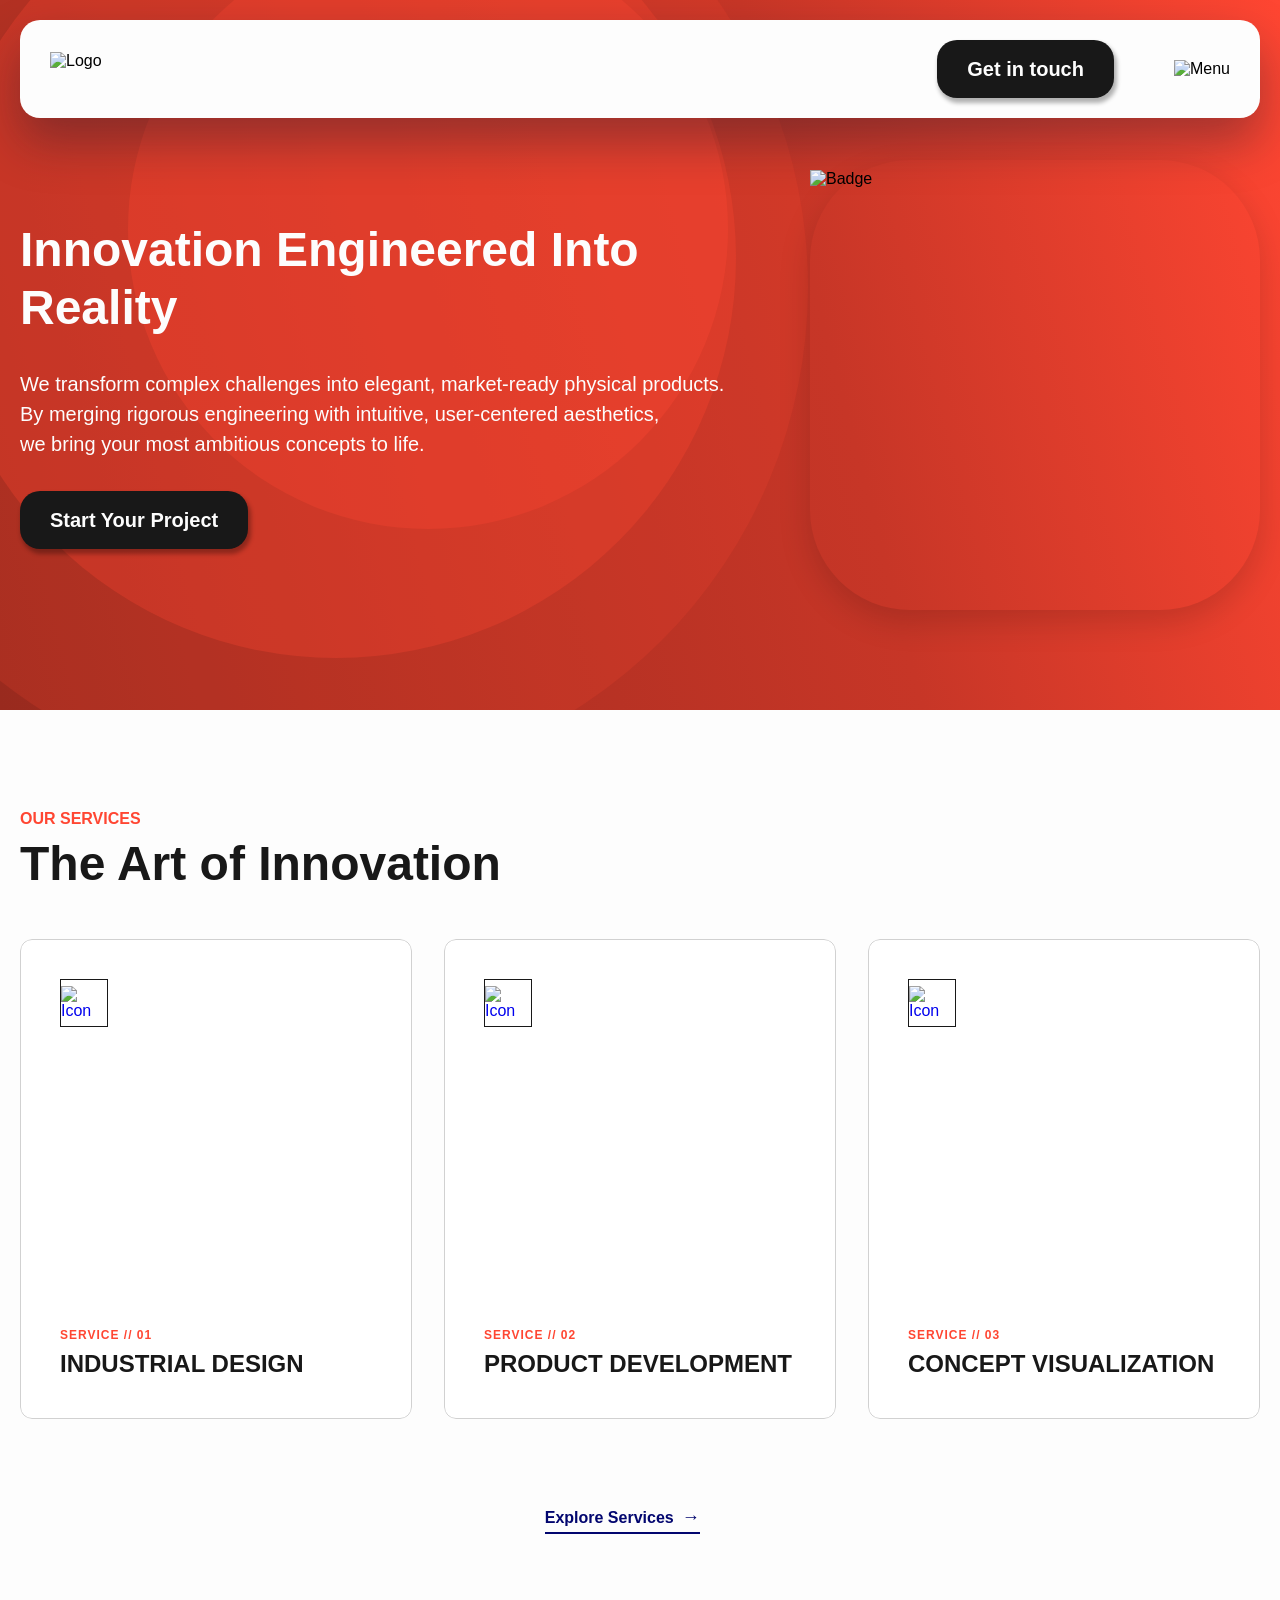
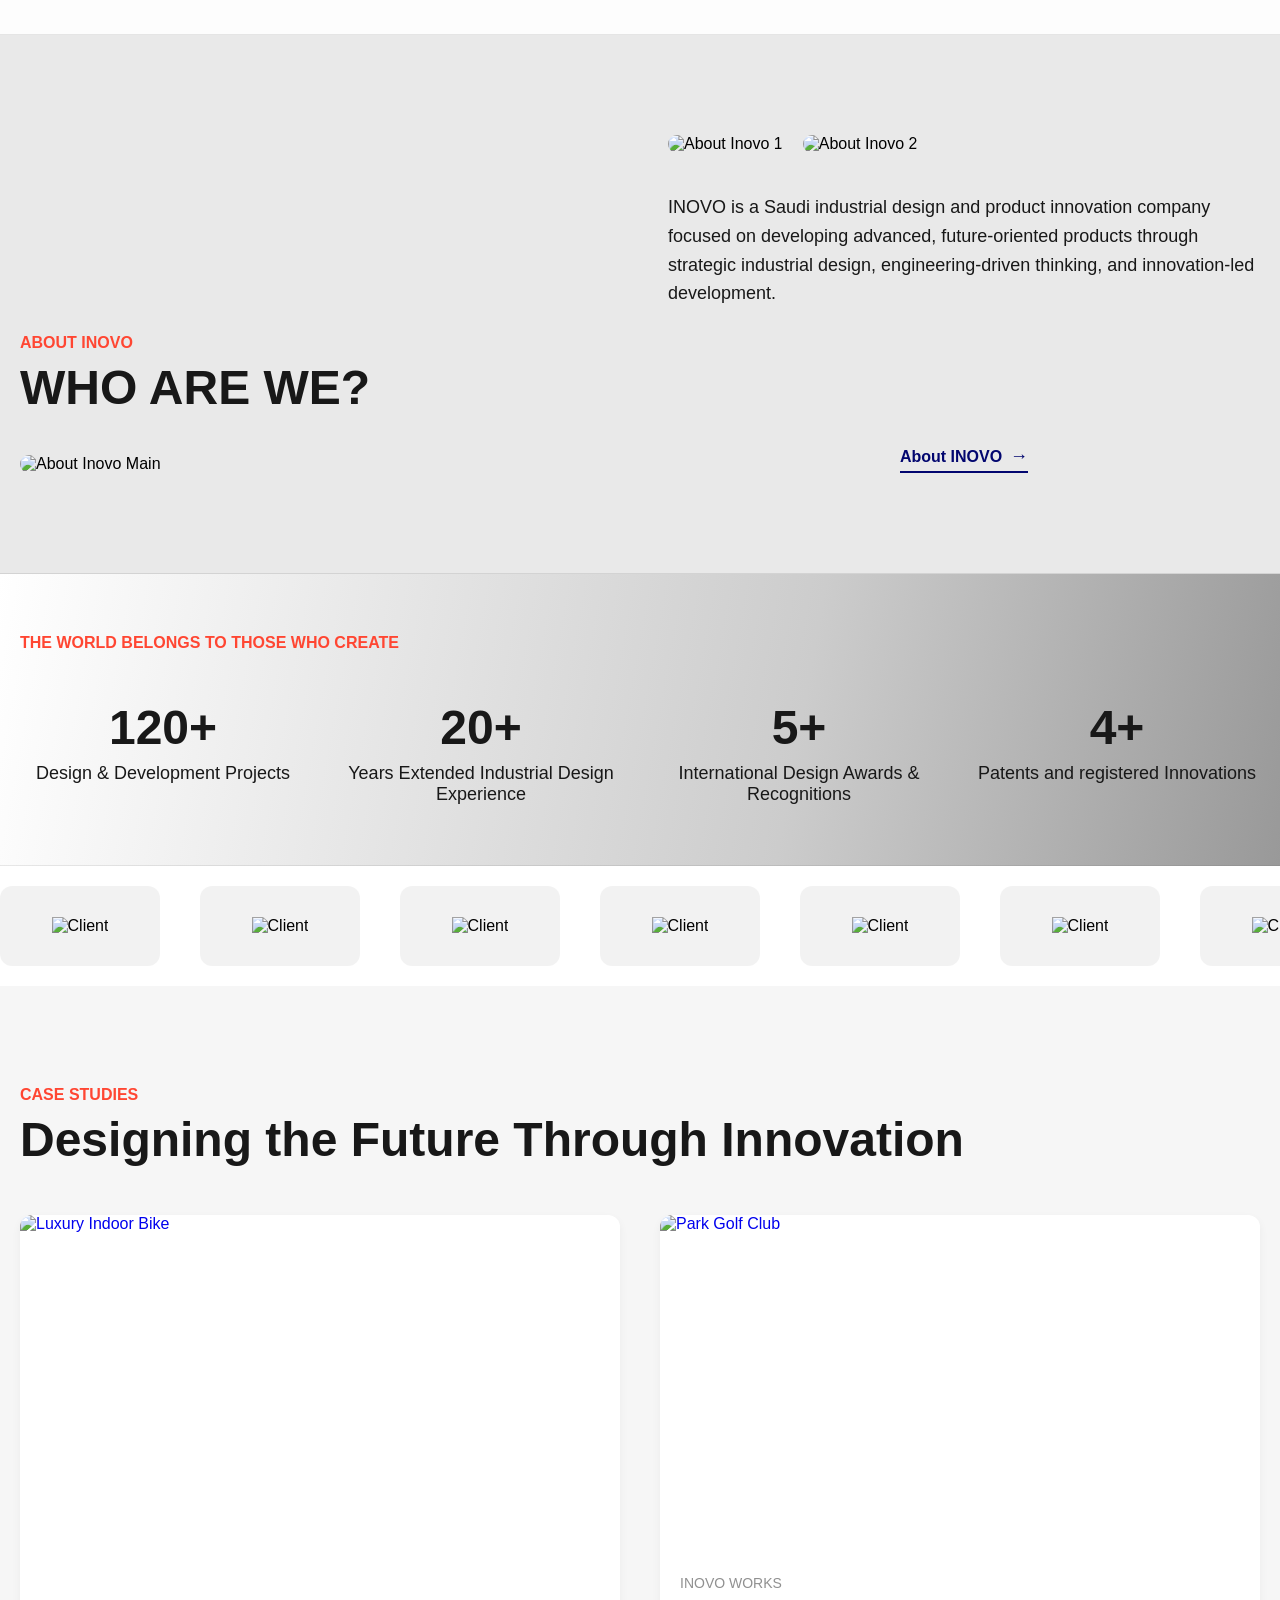
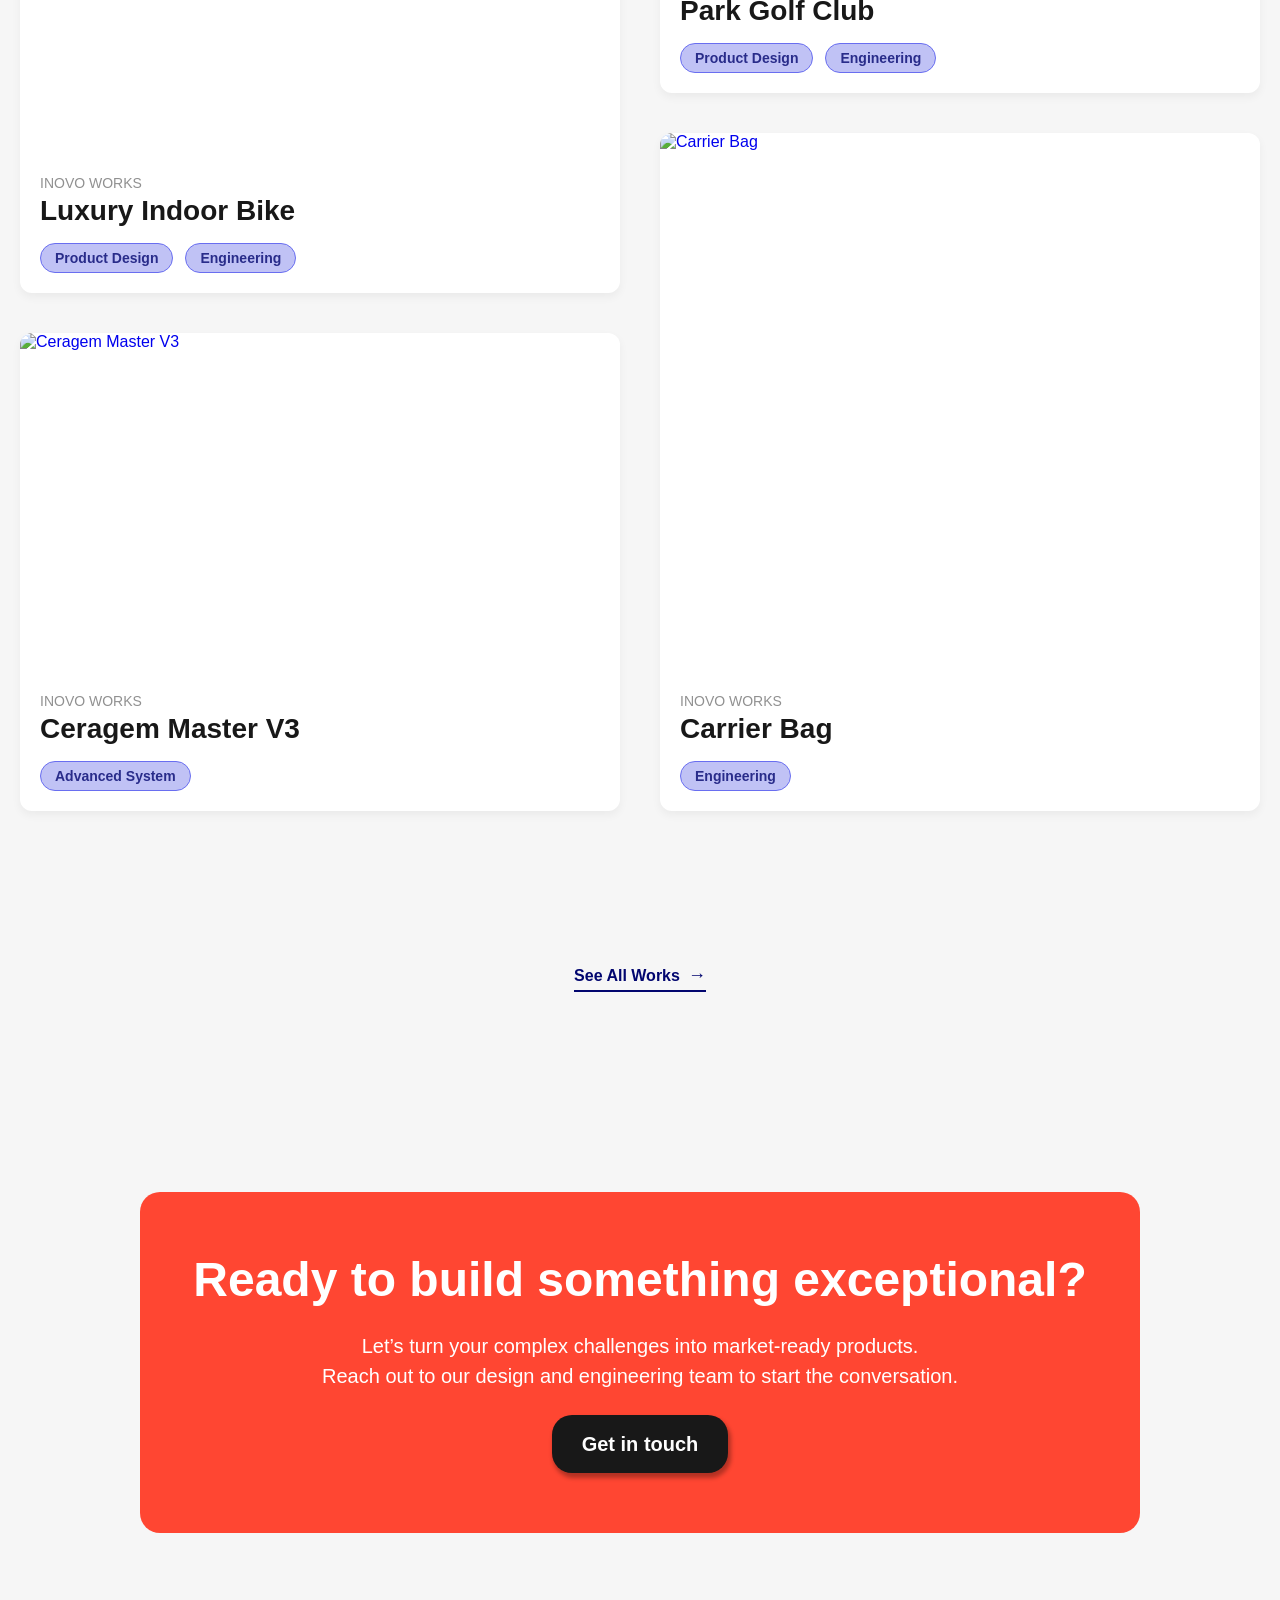
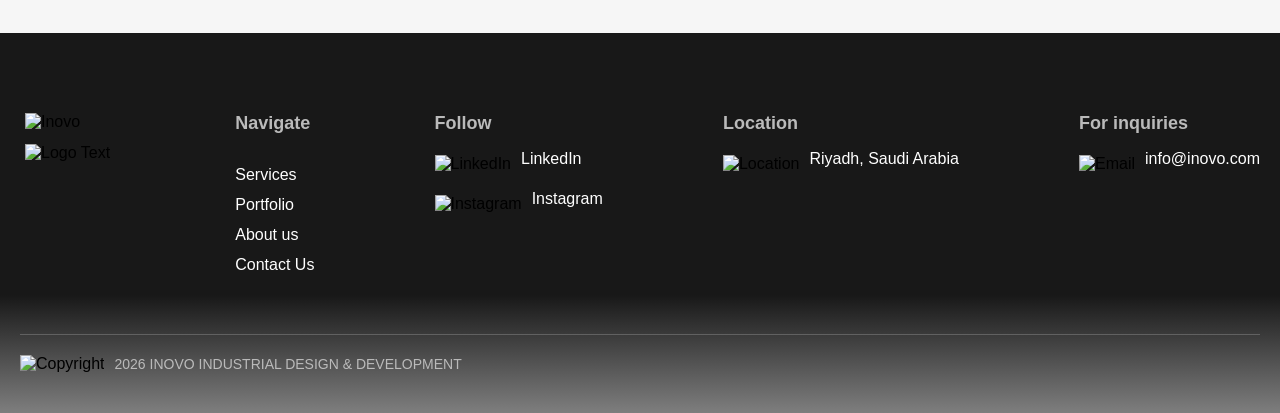
==== index.html @ 81113443 "Add files via upload" ====
<!DOCTYPE html>
<html lang="en">
<head>
  <meta charset="UTF-8" />
  <meta http-equiv="X-UA-Compatible" content="IE=edge" />
  <meta name="viewport" content="width=device-width, initial-scale=1.0" />

  <meta name="description" content="INOVO is a Riyadh-based industrial design and product innovation company. We transform complex challenges into elegant, market-ready physical products through rigorous engineering and user-centered aesthetics.">
  <meta name="keywords" content="Industrial Design Saudi Arabia, Product Development Riyadh, Engineering, Concept Visualization, Advanced Systems, INOVO, Product Innovation, Tech Hardware Design">

  <meta http-equiv="Content-Security-Policy" content="default-src 'self'; script-src 'self' 'unsafe-inline'; style-src 'self' 'unsafe-inline' https://fonts.googleapis.com; font-src 'self' https://fonts.gstatic.com; img-src 'self' data:; connect-src 'self' https://formsubmit.co;">
  <meta http-equiv="X-Content-Type-Options" content="nosniff">

  <meta property="og:type" content="website">
  <meta property="og:title" content="Inovo - Industrial Design & Development">
  <meta property="og:description" content="We transform complex challenges into elegant, market-ready physical products.">
  <meta property="og:image" content="images/hero-section-img0.png"> 
  <meta property="og:url" content="https://www.inovo.sa/">

  <link rel="stylesheet" href="./global.css" />
  <link rel="stylesheet" href="./style.css" />
  
  <style>
   a, button, input, select, textarea, h1, h2, h3, h4, h5, p, * {
       box-sizing: border-box;
       margin: 0;
       padding: 0;
       border: none;
       text-decoration: none;
       background: none;
       -webkit-font-smoothing: antialiased;
   }
   menu, ol, ul {
       list-style-type: none;
       margin: 0;
       padding: 0;
   }
   </style>
  <title>Inovo - Home</title>
  <link rel="shortcut icon" href="images/Picture1.svg" type="image/x-icon">
</head>
<body>
  <div class="index-page">
    
    <div class="nav-menu" id="dropdownMenu">
      <div class="nav-bar">
        <div class="frame-177">
          <div class="logo">
            <img class="group" src="images/group2.svg" alt="Logo" />
          </div>
        </div>
        <div class="frame-72">
          <a href="contact.html" class="button2">
            <div class="get-in-touch2">Get in touch</div>
          </a>
          <img class="frame-19" src="images/frame-190.svg" alt="" />
          <div class="frame-179">
            <div class="icons" id="closeMenuBtn" style="cursor: pointer;">
              <img class="close-24-dp-e-3-e-3-e-3-fill-0-wght-400-grad-0-opsz-24-1" src="images/close-24-dp-e-3-e-3-e-3-fill-0-wght-400-grad-0-opsz-24-10.svg" alt="Close" />
            </div>
          </div>
        </div>
      </div>
      <div class="frame-40">
        <div class="frame-21">
          <div class="icons">
            <img class="search-24-dp-e-3-e-3-e-3-fill-0-wght-400-grad-0-opsz-24-1" src="images/search-24-dp-e-3-e-3-e-3-fill-0-wght-400-grad-0-opsz-24-10.svg" alt="Search" />
          </div>
          <input type="text" class="search-input" placeholder="Search..." />
        </div>
        <div class="frame-73">
          <a href="index.html" class="menu-link">Home</a>
          <a href="services.html" class="menu-link">Services</a>
          <a href="portfolio.html" class="menu-link">Portfolio</a>
          <a href="about.html" class="menu-link">About Us</a>
          <a href="contact.html" class="menu-link">Contact Us</a>
        </div>
      </div>
    </div>

    <div class="fixed-nav-wrapper">
      <div class="nav-bar">
        <div class="frame-178">
          <div class="logo">
            <img class="group" src="images/group2.svg" alt="Logo" />
          </div>
        </div>
        <div class="frame-72">
          <a href="contact.html" class="button2">
            <div class="get-in-touch2">Get in touch</div>
          </a>
          <img class="frame-19" src="images/frame-190.svg" alt="" />
          <img class="icons" src="images/icons3.svg" id="openMenuBtn" style="cursor: pointer;" alt="Menu"/>
        </div>
      </div>
    </div>

    <header class="index-hero">
      <div class="hero-bg-shapes">
        <div class="ellipse-1"></div>
        <div class="ellipse-2"></div>
        <div class="ellipse-3"></div>
      </div>
      <div class="hero-container">
        <div class="hero-text-col hero-animate">
          <h1 class="hero-title">Innovation Engineered Into Reality</h1>
          <p class="hero-subtitle">
            We transform complex challenges into elegant, market-ready physical products.<br />
            By merging rigorous engineering with intuitive, user-centered aesthetics,<br />
            we bring your most ambitious concepts to life.
          </p>
          <a href="contact.html" class="button2 hero-animate hero-delay-1">
            <div class="get-in-touch2">Start Your Project</div>
          </a>
        </div>
        <div class="hero-img-col hero-animate hero-delay-2">
          <div class="hero-image-badge" style="background: url(images/hero-section-img0.png) center / cover no-repeat;">
            <img class="badge-icon" src="images/frame-19840784560.svg" alt="Badge" />
          </div>
        </div>
      </div>
    </header>

    <section class="services-section fade-in-up">
      <div class="section-container">
        <div class="section-header">
          <span class="section-kicker">OUR SERVICES</span>
          <h2 class="section-title">The Art of Innovation</h2>
        </div>
        
        <div class="services-grid fade-in-up delay-100">
          <a href="services.html" class="service-card">
            <img class="card-bg-img" src="images/industrial-design0.png" alt="Industrial Design" />
            <div class="card-wash"></div>
            
            <div class="card-initial">
              <div class="icon-box"><img src="images/container0.svg" alt="Icon" /></div>
              <div class="title-group">
                <span class="service-num">SERVICE // 01</span>
                <h3 class="card-title">INDUSTRIAL DESIGN</h3>
              </div>
            </div>

            <div class="card-hover">
              <div class="hover-header">
                <span class="tech-spec">TECH SPEC // ID-01</span>
                <img class="hover-icon" src="images/container9.svg" alt="Icon" />
              </div>
              <h3 class="card-title text-white">INDUSTRIAL DESIGN</h3>
              <p class="card-desc">Advanced industrial styling and ergonomic systems focused on market viability and user-product synergy.</p>
              <div class="includes-block">
                <span class="includes-label">INCLUDES:</span>
                <ul class="includes-list">
                  <li><div class="red-dot"></div><span>ERGONOMIC ANALYSIS</span></li>
                  <li><div class="red-dot"></div><span>AESTHETIC STYLING</span></li>
                  <li><div class="red-dot"></div><span>MATERIALS SELECTION</span></li>
                </ul>
              </div>
            </div>
          </a>

          <a href="services.html" class="service-card delay-100">
            <img class="card-bg-img" src="images/product-development0.png" alt="Product Development" />
            <div class="card-wash"></div>
            
            <div class="card-initial">
              <div class="icon-box"><img src="images/container16.svg" alt="Icon" /></div>
              <div class="title-group">
                <span class="service-num">SERVICE // 02</span>
                <h3 class="card-title">PRODUCT DEVELOPMENT</h3>
              </div>
            </div>

            <div class="card-hover">
              <div class="hover-header">
                <span class="tech-spec">TECH SPEC // PD-02</span>
                <img class="hover-icon" src="images/container16.svg" alt="Icon" />
              </div>
              <h3 class="card-title text-white">PRODUCT DEVELOPMENT</h3>
              <p class="card-desc">Comprehensive engineering cycles bridging the gap from technical specification to manufacturing-ready units.</p>
              <div class="includes-block">
                <span class="includes-label">INCLUDES:</span>
                <ul class="includes-list">
                  <li><div class="red-dot"></div><span>FULL-SCALE ENGINEERING</span></li>
                  <li><div class="red-dot"></div><span>DFM / DFA ANALYSIS</span></li>
                  <li><div class="red-dot"></div><span>BILL OF MATERIALS (BOM)</span></li>
                </ul>
              </div>
            </div>
          </a>

          <a href="services.html" class="service-card delay-200">
            <img class="card-bg-img" src="images/concept-visualization0.png" alt="Concept Visualization" />
            <div class="card-wash"></div>
            
            <div class="card-initial">
              <div class="icon-box"><img src="images/container15.svg" alt="Icon" /></div>
              <div class="title-group">
                <span class="service-num">SERVICE // 03</span>
                <h3 class="card-title">CONCEPT VISUALIZATION</h3>
              </div>
            </div>

            <div class="card-hover">
              <div class="hover-header">
                <span class="tech-spec">TECH SPEC // CV-03</span>
                <img class="hover-icon" src="images/container15.svg" alt="Icon" />
              </div>
              <h3 class="card-title text-white">CONCEPT VISUALIZATION</h3>
              <p class="card-desc">High-fidelity 3D modeling and photorealistic rendering for stakeholder alignment and market validation.</p>
              <div class="includes-block">
                <span class="includes-label">INCLUDES:</span>
                <ul class="includes-list">
                  <li><div class="red-dot"></div><span>PHOTOREALISTIC RENDERING</span></li>
                  <li><div class="red-dot"></div><span>3D ANIMATION</span></li>
                  <li><div class="red-dot"></div><span>VR PROTOTYPING</span></li>
                </ul>
              </div>
            </div>
          </a>
        </div>
        
          <div class="btn-center fade-in-up delay-300" style="margin-top: 40px;">
          <a href="services.html" class="text-link explore-services-link">Explore Services</a>
          </a>
          </div>

      </div>
    </section>

    <section class="about-section fade-in-up">
      <div class="section-container about-container">
        <div class="about-left">
          <div class="section-header">
            <span class="section-kicker">ABOUT INOVO</span>
            <h2 class="section-title">WHO ARE WE?</h2>
          </div>
          <img class="about-img-main img-fluid" src="images/_11.png" alt="About Inovo Main" />
        </div>
        <div class="about-right">
          <div class="about-images-row">
            <img class="about-img-sub img-fluid" src="images/_10.png" alt="About Inovo 1" />
            <img class="about-img-sub img-fluid" src="images/apple-10.png" alt="About Inovo 2" />
          </div>
          <p class="about-desc">
            INOVO is a Saudi industrial design and product innovation company focused on developing advanced, future-oriented products through strategic industrial design, engineering-driven thinking, and innovation-led development.
          </p>
          <div class="btn-center fade-in-up delay-300" style="margin-top: 40px;">
          <a href="about.html" class="text-link explore-services-link">About INOVO</a>
          </a>
        </div>
      </div>
    </section>

    <section class="stats-section fade-in-up">
      <div class="section-container stats-container">
        <span class="section-kicker">The World Belongs to Those Who Create</span>
        <div class="stats-grid">
          <div class="stat-box fade-in-up delay-100">
            <span class="stat-num">120+</span>
            <span class="stat-text">Design &amp; Development Projects</span>
          </div>
          <div class="stat-box fade-in-up delay-200">
            <span class="stat-num">20+</span>
            <span class="stat-text">Years Extended Industrial Design Experience</span>
          </div>
          <div class="stat-box fade-in-up delay-300">
            <span class="stat-num">5+</span>
            <span class="stat-text">International Design Awards &amp; Recognitions</span>
          </div>
          <div class="stat-box fade-in-up delay-400">
            <span class="stat-num">4+</span>
            <span class="stat-text">Patents and registered Innovations</span>
          </div>
        </div>
      </div>
    </section>

    <div class="marquee-section fade-in-up">
      <div class="marquee-inner">
        <div class="client-box"><img src="images/_3446-f-114625-c-1-10.png" alt="Client" /></div>
        <div class="client-box"><img src="images/_064-d-39-f-85691-f-10.png" alt="Client" /></div>
        <div class="client-box"><img src="images/a-9284-d-75-fa-3-bf-10.png" alt="Client" /></div>
        <div class="client-box"><img src="images/a-689-e-637-e-1888-10.png" alt="Client" /></div>
        <div class="client-box"><img src="images/_93-e-0-d-26-b-7-dece-10.png" alt="Client" /></div>
        <div class="client-box"><img src="images/_0-a-145-d-051677-c-10.png" alt="Client" /></div>
        <div class="client-box"><img src="images/b-7177030-ce-9-e-3-10.png" alt="Client" /></div>
        <div class="client-box"><img src="images/a-2-e-5449-e-9322-f-10.png" alt="Client" /></div>
        <div class="client-box"><img src="images/_3446-f-114625-c-1-10.png" alt="Client" /></div>
        <div class="client-box"><img src="images/_064-d-39-f-85691-f-10.png" alt="Client" /></div>
        <div class="client-box"><img src="images/a-9284-d-75-fa-3-bf-10.png" alt="Client" /></div>
        <div class="client-box"><img src="images/a-689-e-637-e-1888-10.png" alt="Client" /></div>
        <div class="client-box"><img src="images/_93-e-0-d-26-b-7-dece-10.png" alt="Client" /></div>
        <div class="client-box"><img src="images/_0-a-145-d-051677-c-10.png" alt="Client" /></div>
        <div class="client-box"><img src="images/b-7177030-ce-9-e-3-10.png" alt="Client" /></div>
        <div class="client-box"><img src="images/a-2-e-5449-e-9322-f-10.png" alt="Client" /></div>
      </div>
    </div>

    <section class="portfolio-section fade-in-up">
      <div class="section-container">
        <div class="section-header">
          <span class="section-kicker">CASE STUDIES</span>
          <h2 class="section-title">Designing the Future Through Innovation</h2>
        </div>
        
        <div class="portfolio-grid fade-in-up delay-100">
          
          <div class="portfolio-col">
            <a href="project-details-bike.html" class="portfolio-card large-card">
              <div class="card-image-wrapper">
                <img class="card-img" src="images/screenshot-2026-05-19-053230-10.png" alt="Luxury Indoor Bike" />
              </div>
              <div class="card-content">
                <div class="card-header">
                  <span class="inovo-works">INOVO Works</span>
                  <h3 class="portfolio-title">Luxury Indoor Bike</h3>
                </div>
                <div class="card-tags">
                  <span class="tag">Product Design</span>
                  <span class="tag">Engineering</span>
                </div>
              </div>
            </a>
            <a href="project-details-ceragem.html" class="portfolio-card small-card">
              <div class="card-image-wrapper">
                <img class="card-img" src="images/screenshot-2026-05-19-054506-10.png" alt="Ceragem Master V3" />
              </div>
              <div class="card-content">
                <div class="card-header">
                  <span class="inovo-works">INOVO Works</span>
                  <h3 class="portfolio-title">Ceragem Master V3</h3>
                </div>
                <div class="card-tags">
                  <span class="tag">Advanced System</span>
                </div>
              </div>
            </a>
          </div>

          <div class="portfolio-col">
            <a href="project-details-gulf.html" class="portfolio-card small-card">
              <div class="card-image-wrapper">
                <img class="card-img" src="images/screenshot-2026-05-19-054841-10.png" alt="Park Golf Club" />
              </div>
              <div class="card-content">
                <div class="card-header">
                  <span class="inovo-works">INOVO Works</span>
                  <h3 class="portfolio-title">Park Golf Club</h3>
                </div>
                <div class="card-tags">
                  <span class="tag">Product Design</span>
                  <span class="tag">Engineering</span>
                </div>
              </div>
            </a>
            <a href="project-details-bag.html" class="portfolio-card large-card">
              <div class="card-image-wrapper">
                <img class="card-img" src="images/screenshot-2026-05-19-054426-10.png" alt="Carrier Bag" />
              </div>
              <div class="card-content">
                <div class="card-header">
                  <span class="inovo-works">INOVO Works</span>
                  <h3 class="portfolio-title">Carrier Bag</h3>
                </div>
                <div class="card-tags">
                  <span class="tag">Engineering</span>
                </div>
              </div>
            </a>
          </div>

        </div>
        
          <div class="btn-center fade-in-up delay-300" style="margin-top: 40px;">
          <a href="portfolio.html" class="text-link explore-services-link">See All Works</a>
          </a>
      </div>
    </section>

    <section class="get-in-touch-section fade-in-up delay-100" style="background: url(images/get-in-touch-section0.png) center; background-size: cover; background-repeat: no-repeat;">
      <div class="frame-293">
        <h2 class="cta-title">Ready to build something exceptional?</h2>
        <p class="cta-subtitle">
          Let’s turn your complex challenges into market-ready products.<br />
          Reach out to our design and engineering team to start the conversation.
        </p>
        <a href="contact.html" class="button2" style="background: #181818;">
          <div class="get-in-touch2">Get in touch</div>
        </a>
      </div>
    </section>

    <footer class="footer fade-in-up">
      <div class="footer-container">
        <div class="frame-89">
          <div class="logo2">
            <div class="logo-2">
              <img class="group2" src="images/group0.svg" alt="Inovo" />
              <img class="group3" src="images/group1.svg" alt="Logo Text" />
            </div>
          </div>
          <div class="frame-84">
            <div class="frame-77"><div class="navigate">Navigate</div></div>
            <div class="frame-82">
              <a href="services.html" class="footer-link">Services</a>
              <a href="portfolio.html" class="footer-link">Portfolio</a>
              <a href="about.html" class="footer-link">About us</a>
              <a href="contact.html" class="footer-link">Contact Us</a>
            </div>
          </div>
          <div class="frame-81">
            <div class="frame-77"><div class="follow">Follow</div></div>
            <div class="frame-87">
              <img class="in-bug-white-1" src="images/in-bug-white-10.png" alt="LinkedIn" />
              <div class="frame-80"><a href="https://www.linkedin.com/company/inovo-industrial-design/" class="footer-link">LinkedIn</a></div>
            </div>
            <div class="frame-88">
              <img class="instagram-glyph-white-1" src="images/instagram-glyph-white-10.svg" alt="Instagram" />
              <div class="frame-80"><a href="#" class="footer-link">Instagram</a></div>
            </div>
          </div>
          <div class="frame-86">
            <div class="frame-77"><div class="location">Location</div></div>
            <div class="frame-822">
              <div class="icons2">
                <img class="location-on-24-dp-e-3-e-3-e-3-fill-0-wght-400-grad-0-opsz-24-1" src="images/location-on-24-dp-e-3-e-3-e-3-fill-0-wght-400-grad-0-opsz-24-10.svg" alt="Location" />
              </div>
              <div class="frame-80"><div class="footer-link">Riyadh, Saudi Arabia</div></div>
            </div>
          </div>
          <div class="frame-823">
            <div class="frame-77"><div class="for-inquiries">For inquiries</div></div>
            <div class="frame-83">
              <div class="icons3">
                <img class="mail-24-dp-e-3-e-3-e-3-fill-0-wght-400-grad-0-opsz-24-1" src="images/mail-24-dp-e-3-e-3-e-3-fill-0-wght-400-grad-0-opsz-24-10.svg" alt="Email" />
              </div>
              <div class="frame-80"><a href="mailto:info@inovo.com" class="footer-link">info@inovo.com</a></div>
            </div>
          </div>
        </div>
        <div class="frame-832">
          <div class="icons2">
            <img class="copyright-24-dp-e-3-e-3-e-3-fill-0-wght-400-grad-0-opsz-24-1" src="images/copyright-24-dp-e-3-e-3-e-3-fill-0-wght-400-grad-0-opsz-24-10.svg" alt="Copyright" />
          </div>
          <div class="frame-80">
            <div class="_2026-inovo-industrial-design-development">
              2026 INOVO INDUSTRIAL DESIGN &amp; DEVELOPMENT
            </div>
          </div>
        </div>
      </div>
    </footer>
  </div>

  <script>
    document.addEventListener("DOMContentLoaded", function() {
        // --- Menu Toggle Logic ---
        const openMenuBtn = document.getElementById("openMenuBtn");
        const closeMenuBtn = document.getElementById("closeMenuBtn"); 
        const dropdownMenu = document.getElementById("dropdownMenu"); 
        
        if(openMenuBtn && dropdownMenu) {
            openMenuBtn.addEventListener("click", () => dropdownMenu.classList.add("active"));
        }
        if(closeMenuBtn && dropdownMenu) {
            closeMenuBtn.addEventListener("click", () => dropdownMenu.classList.remove("active"));
        }

        // --- Scroll Animation Logic ---
        const scrollObserver = new IntersectionObserver((entries, observer) => {
            entries.forEach(entry => {
                if (entry.isIntersecting) {
                    setTimeout(() => entry.target.classList.add("reveal-active"), 50);
                    observer.unobserve(entry.target);
                }
            });
        }, { root: null, threshold: 0.1, rootMargin: "0px 0px -50px 0px" });

        document.querySelectorAll('.fade-in-up').forEach(el => scrollObserver.observe(el));

        // --- Global Search Logic ---
        const searchInput = document.querySelector('.frame-40 .search-input');

        if(searchInput) {
            searchInput.addEventListener('keypress', function(e) {
                if (e.key === 'Enter') {
                    e.preventDefault(); 
                    
                    const query = this.value.toLowerCase().trim();
                    let targetUrl = '';

                    if (query.includes('case studies') || query.includes('work') || query.includes('luxury indoor bike') || query.includes('ceragem') || query.includes('park golf club') || query.includes('carrier bag') || query.includes('highlight heater') || query.includes('digital glasses')) {
                        targetUrl = 'portfolio.html';
                    } 
                    else if (query.includes('service') || query.includes('industrial design') || query.includes('product development') || query.includes('concept visualization') || query.includes('advanced system') || query.includes('design research')) {
                        targetUrl = 'services.html';
                    }
                    else if (query.includes('process') || query.includes('inovo process')) {
                        targetUrl = 'services.html'; 
                    }
                    else if (query.includes('about') || query.includes('inovo') || query.includes('who are we') || query.includes('human impact') || query.includes('responsibility')) {
                        targetUrl = 'about.html';
                    }
                    else if (query.includes('contact') || query.includes('touch')) {
                        targetUrl = 'contact.html';
                    }

                    if (targetUrl !== '') {
                        window.location.href = targetUrl;
                    } else {
                        alert("No specific section found for: " + query + ". Try searching for 'services', 'case studies', or 'about'.");
                    }
                }
            });
        }
    });
  </script>
</body>
</html>
---- global.css ----
/* ==========================================
   THE "NUCLEAR" FONT OVERRIDE
   ========================================== */
@font-face {
    font-family: "BeautifullyDeliciousSans-Regular";
    src: url("fonts/BDSans-Regular.otf") format("opentype"),
         url("fonts/BeautifullyDeliciousSans-Regular.ttf") format("truetype");
}
@font-face {
    font-family: "Montserrat";
    src: url("fonts/Montserrat-Regular.ttf") format("truetype");
    font-weight: 400;
    font-style: normal;
}
@font-face {
    font-family: "Montserrat";
    src: url("fonts/Montserrat-Medium.ttf") format("truetype");
    font-weight: 500;
    font-style: normal;
}
@font-face {
    font-family: "Montserrat";
    src: url("fonts/Montserrat-Bold.ttf") format("truetype");
    font-weight: 700;
    font-style: normal;
}
@font-face {
    font-family: "Montserrat";
    src: url("fonts/Montserrat-Black.ttf") format("truetype");
    font-weight: 900;
    font-style: normal;
}

* {
    font-family: "BeautifullyDeliciousSans-Regular", sans-serif !important;
}

h1, h2, h3, b, .explore-our-services, .see-all-works, 
.innovation-engineered-into-reality-span, .innovation-engineered-into-reality-span2, .designing-the-future-through, .innovation, 
.the-world-belongs-to-those-who-create, .projects, .awards, .patents, .years, .ready-to-build-something-exceptional,
.the-art, .of-innovation, .navigate, .home, .services, .portfolio, .about-us, .contact-us, .search-input, .menu-link, .location,.follow, .navigate, .for-inquiries,.designing-the-future-through,
._01, ._02, ._03, ._04, .who-are-we, ._20, ._120, ._5, ._4, .luxury-indoor-bike, .park-golf-club, .inovo-works {
    font-family: 'Montserrat', sans-serif !important;
}

/* Protect images from being easily dragged or right-clicked */
img {
    -webkit-user-drag: none;
    -khtml-user-drag: none;
    -moz-user-drag: none;
    -o-user-drag: none;
    -webkit-user-drag: none;
    pointer-events: none; /* Prevents right-click menu on the image itself */
}

/* Re-enable pointer events ONLY for clickable images/icons (like menu toggles or social links) */
a img, .icons img, .icons2 img, .icons3 img, .logo img, .nav-bar img, .hover-icon, .icon, .icon2, .icon3, .icon4, .icon5, .icon6 {
    pointer-events: auto;
}
---- style.css ----
/* ============================================================
   GLOBAL & LAYOUT RESETS
   ============================================================ */
.index-page,
.index-page * {
  box-sizing: border-box;
}

.index-page {
  background: #f6f6f6;
  width: 100%;
  min-height: 100vh;
  display: flex;
  flex-direction: column;
  position: relative;
  overflow-x: hidden;
  font-family: sans-serif;
}

/* ============================================================
   TYPOGRAPHY
   ============================================================ */
.hero-title, .section-title, .cta-title, .stat-num, .portfolio-title, .card-title {
  font-family: "Montserrat-Bold", sans-serif !important;
  font-weight: 700;
}

.hero-subtitle, .stat-text, .section-kicker, .card-desc , .cta-subtitle {
  font-family: "BeautifullyDeliciousSans-Regular", sans-serif !important;
  font-weight: 400;
}

.section-kicker {
  color: #ff4632;
  font-size: 16px;
  font-weight: 700;
  text-transform: uppercase;
}

.btn-center {
  display: flex;
  justify-content: center;
  width: 100%;
}

.img-fluid {
  max-width: 100%;
  height: auto;
  object-fit: cover;
}

/* ============================================================
   NAVIGATION
   ============================================================ */
.nav-menu {
  display: none; 
  width: 100% !important;
  max-width: 1280px !important;
  position: fixed; 
  top: 20px; 
  left: 50%;
  transform: translateX(-50%) !important;
  z-index: 9999;
}
.nav-menu.active {
  display: flex;
  flex-direction: column;
}
.fixed-nav-wrapper {
  position: fixed;
  top: 20px;
  left: 50%;
  transform: translateX(-50%);
  width: 100%;
  max-width: 1280px;
  padding: 0 20px;
  z-index: 9998;
  box-sizing: border-box;
}
.nav-bar {
  background: #fdfdfd;
  border-radius: 20px;
  padding: 20px 30px;
  display: flex;
  flex-direction: row;
  justify-content: space-between; 
  align-items: center;
  width: 100%;
  box-sizing: border-box;
  backdrop-filter: blur(16px) saturate(120%);
  box-shadow: 0 24px 48px rgba(15, 23, 42, 0.35);
}
.nav-menu .nav-bar { border-radius: 20px 20px 0px 0px; }
.frame-178, .frame-177 { display: flex; flex-direction: row; gap: 10px; align-items: flex-start; justify-content: flex-start; }
.logo { height: 35px; display: flex; align-items: center; }
.logo .group { height: 100%; }
.frame-72 { display: flex; flex-direction: row; gap: 30px; align-items: center; justify-content: flex-start; }

/* Global Button Styling */
.button2 {
  background: #181818; 
  border-radius: 20px; 
  padding: 16px 30px; 
  display: flex; 
  flex-direction: row;
  gap: 10px; 
  align-items: center; 
  justify-content: center; 
  box-shadow: 2px 4px 4px 1px rgba(0, 0, 0, 0.3);
  cursor: pointer; 
  text-decoration: none; 
  transition: transform 0.2s ease, opacity 0.2s ease;
  width: fit-content;
}
.button2:hover { transform: translateY(-2px); opacity: 0.9; }
.cta-blue-btn { background: #02066f; }

.get-in-touch2 { 
  color: #fdfdfd; 
  font-family: "Montserrat-SemiBold", sans-serif; 
  font-size: 20px; 
  line-height: 26px; 
  font-weight: 600; 
}
.text-link {
  display: inline-flex;
  align-items: center;
  gap: 8px;
  font-family: "Montserrat-SemiBold", sans-serif;
  font-size: 16px;
  font-weight: 600;
  transition: gap 0.2s ease;
  border-bottom: 2px solid;
  padding-bottom: 4px;
}
.text-link:hover { gap: 12px; }
.text-link::after { content: "→"; font-size: 18px; transition: transform 0.2s; }
.text-link:hover::after { transform: translateX(4px); }

.frame-19 { display: flex; flex-direction: row; gap: 10px; align-items: center; justify-content: flex-start; }
.icons { display: flex; flex-direction: row; gap: 10px; align-items: center; justify-content: flex-start; }
.frame-40 {
  background: rgba(255, 70, 50, 0.9); border-radius: 0px 0px 20px 20px; padding: 40px 30px;
  display: flex; flex-direction: column; gap: 40px; align-items: flex-start; width: 100%; box-sizing: border-box;
}
.frame-21 {
  background: #f6f6f6; border-radius: 10px; border: 0.5px solid rgba(70, 70, 70, 0.4); padding: 0px 10px;
  display: flex; flex-direction: row; gap: 10px; align-items: center; width: 100%; height: 60px;
}
.search-input { flex: 1; background: transparent; border: none; outline: none; color: #181818; font-size: 20px; }
.frame-73 { display: flex; flex-direction: row; flex-wrap: wrap; gap: 40px; align-items: center; justify-content: center; width: 100%; }
.menu-link { font-size: 32px; color: #fdfdfd; font-weight: 500; cursor: pointer; text-decoration: none; transition: opacity 0.2s ease; }
.menu-link:hover { opacity: 0.7; }

/* ============================================================
   MOBILE NAVIGATION CONTROLS
   ============================================================ */
@media (max-width: 768px) {
  .nav-bar { padding: 12px 20px !important; border-radius: 16px; }
  .logo { height: 26px !important; }
  .frame-72 { gap: 12px !important; }
  .button2 { padding: 10px 16px !important; border-radius: 12px !important; }
  .get-in-touch2 { font-size: 14px !important; line-height: 1.2 !important; }
  .icons, .icons3, #openMenuBtn, #closeMenuBtn { width: 24px !important; height: 24px !important; display: flex; align-items: center; justify-content: center; }
  .frame-19 { display: none !important; }
}
@media (max-width: 400px) {
  .logo { height: 22px !important; }
  .button2 { padding: 8px 12px !important; }
  .get-in-touch2 { font-size: 12px !important; }
  .frame-72 { gap: 8px !important; }
}

/* ============================================================
   HERO SECTION
   ============================================================ */
.index-hero {
  background: linear-gradient(255.5deg, rgba(255, 70, 50, 1) 0%, rgba(199, 54, 39, 1) 36.9%, rgba(153, 42, 30, 1) 100%);
  position: relative;
  width: 100%;
  padding: 160px 20px 100px 20px; 
  display: flex;
  justify-content: center;
  overflow: hidden;
}
.hero-bg-shapes {
  position: absolute;
  top: 0; left: 0; right: 0; bottom: 0;
  overflow: hidden;
  z-index: 0;
  pointer-events: none;
}
.ellipse-1, .ellipse-2, .ellipse-3 {
  background: #ff4632;
  border-radius: 50%;
  position: absolute;
}
.ellipse-1 { opacity: 0.3; width: 600px; height: 600px; left: 10%; top: -10%; }
.ellipse-2 { opacity: 0.29; width: 800px; height: 800px; left: -5%; top: -20%; }
.ellipse-3 { opacity: 0.17; width: 1000px; height: 1000px; left: -15%; top: -30%; }

.hero-container {
  display: flex;
  flex-direction: row;
  flex-wrap: wrap;
  gap: 48px;
  align-items: center;
  justify-content: space-between;
  width: 100%;
  max-width: 1280px;
  z-index: 1;
}
.hero-text-col {
  display: flex;
  flex-direction: column;
  gap: 32px;
  align-items: flex-start;
  flex: 1;
  min-width: 300px;
  max-width: 750px;
}
.hero-title {
  color: #fdfdfd;
  font-size: clamp(40px, 5vw, 48px);
  line-height: 1.2;
}
.hero-subtitle {
  color: #fdfdfd;
  font-size: clamp(18px, 2vw, 20px);
  line-height: 1.5;
  width: 100%;
}
.hero-img-col {
  flex-shrink: 0;
}
.hero-image-badge {
  border-radius: 100px;
  width: 450px;
  height: 450px;
  max-width: 100%;
  display: flex;
  align-items: flex-start;
  justify-content: flex-start;
  padding: 10px 0 0 0;
  box-shadow: 0 12px 32px rgba(0,0,0,0.15);
}

@media (max-width: 968px) {
  .hero-container { flex-direction: column; text-align: center; }
  .hero-text-col { align-items: center; }
}

.text-link {
  display: inline-flex;
  align-items: center;
  gap: 8px;
  font-family: "Montserrat-SemiBold", sans-serif;
  font-size: 16px;
  font-weight: 600;
  transition: gap 0.2s ease;
  border-bottom: 2px solid;
  padding-bottom: 4px;
}
.text-link:hover { gap: 12px; }
.text-link::after { content: "→"; font-size: 18px; transition: transform 0.2s; }
.text-link:hover::after { transform: translateX(4px); }
.explore-services-link { color: #02066F; border-bottom-color: #02066F; }
/* ============================================================
   SHARED CONTAINERS
   ============================================================ */
.section-container {
  width: 100%;
  max-width: 1280px;
  display: flex;
  flex-direction: column;
  gap: 48px;
}
.section-header {
  display: flex;
  flex-direction: column;
  gap: 8px;
  align-items: flex-start;
}
.section-title {
  color: #181818;
  font-size: clamp(32px, 4vw, 48px);
}

/* ============================================================
   SERVICES SECTION
   ============================================================ */
.services-section {
  border-bottom: 1px solid rgba(24, 24, 24, 0.1);
  padding: 100px 20px;
  display: flex;
  justify-content: center;
  background: #fdfdfd;
}
.services-grid {
  display: grid;
  grid-template-columns: repeat(auto-fit, minmax(320px, 1fr));
  gap: 32px;
  width: 100%;
}
.service-card {
  width: 100%;
  height: 480px;
  background: #ffffff;
  position: relative;
  overflow: hidden;
  cursor: pointer;
  display: block;
  border-radius: 12px;
  transition: box-shadow 0.35s ease, border-color 0.35s ease;
}
.service-card::before {
  content: ""; position: absolute; inset: 0;
  border: 1px solid #d1d1d1; border-radius: 12px;
  pointer-events: none; z-index: 5; transition: border-color 0.35s ease;
}
.service-card::after {
  content: ""; position: absolute; inset: 1px;
  background: linear-gradient(180deg, rgba(15,15,15,0.72), rgba(15,15,15,0.85));
  border-radius: 11px; opacity: 0; transition: opacity 0.4s ease; pointer-events: none; z-index: 1;
}
.service-card > img.card-bg-img {
  position: absolute; inset: 1px; width: calc(100% - 2px); height: calc(100% - 2px);
  object-fit: cover; border-radius: 11px; opacity: 0; filter: grayscale(1) brightness(1.05);
  transition: opacity 0.4s ease, filter 0.4s ease; z-index: 0;
}
.card-wash {
  position: absolute; inset: 1px; background: #ffffff; border-radius: 11px;
  transition: opacity 0.4s ease; z-index: 1;
}

.card-initial {
  position: relative; z-index: 2; padding: 40px; height: 100%;
  display: flex; flex-direction: column; justify-content: space-between;
  transition: opacity 0.3s ease;
}
.icon-box { width: 48px; height: 48px; border: 1px solid #181818; display: flex; align-items: center; justify-content: center; }
.service-num { color: #ff4632; font-family: "LiberationMono-Regular", monospace; font-size: 12px; letter-spacing: 1px; font-weight: 600; margin-bottom: 8px; display: block;}
.card-title { color: #181818; font-size: 24px; line-height: 1.2; text-transform: uppercase; }

.card-hover {
  position: absolute; inset: 0; z-index: 3; padding: 40px;
  display: flex; flex-direction: column; gap: 12px;
  opacity: 0; pointer-events: none; transition: opacity 0.4s ease 0.05s;
}
.hover-header { display: flex; justify-content: space-between; align-items: center; width: 100%; }
.tech-spec { color: #ff4632; font-family: monospace; font-size: 12px; letter-spacing: 1px; }
.text-white { color: #ffffff !important; }
.card-desc { color: rgba(255,255,255,0.8); font-size: 14px; line-height: 1.6; }
.includes-block { margin-top: auto; }
.includes-label { color: #ff4632; font-family: monospace; font-size: 10px; margin-bottom: 8px; display: block;}
.includes-list { display: flex; flex-direction: column; gap: 4px; }
.includes-list li { display: flex; align-items: center; gap: 8px; color: #ffffff; font-family: monospace; font-size: 11px; }
.red-dot { width: 4px; height: 4px; background: #ff4632; flex-shrink:0; }

.service-card:hover { box-shadow: 0 18px 40px rgba(0,0,0,0.15); }
.service-card:hover::before { border-color: #181818; }
.service-card:hover > img.card-bg-img { opacity: 1; filter: grayscale(1) brightness(0.4); }
.service-card:hover .card-wash { opacity: 0; }
.service-card:hover::after { opacity: 1; }
.service-card:hover .card-initial { opacity: 0; pointer-events: none; }
.service-card:hover .card-hover { opacity: 1; pointer-events: auto; }

/* Force open hover states on mobile/touch screens */
@media (max-width: 968px) {
  .service-card > img.card-bg-img { opacity: 1; filter: grayscale(1) brightness(0.4); }
  .card-wash { opacity: 0; }
  .service-card::after { opacity: 1; }
  .card-initial { opacity: 0; pointer-events: none; display: none; }
  .card-hover { opacity: 1; pointer-events: auto; position: relative; height: 100%; }
}

/* ============================================================
   ABOUT SECTION
   ============================================================ */
.about-section {
  padding: 100px 20px;
  display: flex;
  justify-content: center;
  background: #e9e9e9;
  border-bottom: 1px solid rgba(24, 24, 24, 0.1);
}
.about-container {
  flex-direction: row;
  align-items: flex-end;
  justify-content: space-between;
  gap: 56px;
}
.about-left {
  display: flex;
  flex-direction: column;
  gap: 40px;
  flex: 1;
  min-width: 300px;
}
.about-img-main {
  border-radius: 30px;
  width: 100%;
  max-height: 550px;
}
.about-right {
  display: flex;
  flex-direction: column;
  gap: 40px;
  flex: 1;
  min-width: 300px;
}
.about-images-row {
  display: flex;
  flex-direction: row;
  flex-wrap: wrap;
  gap: 20px;
  align-items: center;
}
.about-img-sub {
  border-radius: 30px;
  max-width: 250px;
}
.about-desc {
  color: #181818;
  font-size: 18px;
  line-height: 1.6;
}

@media (max-width: 968px) {
  .about-container { flex-direction: column; align-items: center; }
}

/* ============================================================
   STATISTICS SECTION
   ============================================================ */
.stats-section {
  background: linear-gradient(100.19deg, #ffffff 0%, #cccccc 62.11%, #999999 100%);
  padding: 60px 20px;
  display: flex;
  justify-content: center;
  border-bottom: 1px solid rgba(24, 24, 24, 0.1);
}
.stats-grid {
  display: flex;
  flex-direction: row;
  flex-wrap: wrap;
  gap: 32px;
  justify-content: space-between;
}
.stat-box {
  display: flex;
  flex-direction: column;
  align-items: center;
  text-align: center;
  flex: 1;
  min-width: 220px;
}
.stat-num {
  color: #181818;
  font-size: 48px;
  margin-bottom: 8px;
}
.stat-text {
  color: #181818;
  font-size: 18px;
}

/* ============================================================
   MARQUEE
   ============================================================ */
.marquee-section {
  width: 100%;
  height: 120px;
  background: #fff;
  position: relative;
  overflow: hidden;
  display: flex;
  align-items: center;
}
.marquee-inner {
  display: flex;
  gap: 40px;
  position: absolute;
  left: 0;
  animation: marquee-scroll 20s linear infinite;
}
.marquee-inner:hover { animation-play-state: paused; }
@keyframes marquee-scroll { 0% { transform: translateX(0); } 100% { transform: translateX(-50%); } }
.client-box {
  background: rgba(0, 0, 0, 0.05);
  border-radius: 12px;
  padding: 15px;
  display: flex;
  align-items: center;
  justify-content: center;
  width: 160px;
  height: 80px;
}
.client-box img { max-width: 100%; max-height: 100%; object-fit: contain; }

/* ============================================================
   CASE STUDIES (PORTFOLIO GRID)
   ============================================================ */
.portfolio-section {
  padding: 100px 20px;
  background: #f6f6f6;
  display: flex;
  justify-content: center;
}
.portfolio-grid {
  display: grid;
  grid-template-columns: repeat(auto-fit, minmax(320px, 1fr));
  gap: 40px;
  width: 100%;
}
.portfolio-col {
  display: flex;
  flex-direction: column;
  gap: 40px;
}
.portfolio-card {
  background: #ffffff;
  border-radius: 12px;
  display: flex;
  flex-direction: column;
  text-decoration: none; 
  overflow: hidden;
  box-shadow: 0 4px 10px rgba(0,0,0,0.05);
  transition: transform 0.4s ease, box-shadow 0.3s ease;
  width: 100%;
}
.portfolio-card:hover {
  transform: translateY(-5px);
  box-shadow: 0 12px 24px rgba(0,0,0,0.1);
}
.large-card .card-image-wrapper { height: 540px; }
.small-card .card-image-wrapper { height: 340px; }
.card-image-wrapper { width: 100%; overflow: hidden; }
.card-img {
  width: 100%; height: 100%; object-fit: cover;
  transition: transform 0.5s ease;
}
.portfolio-card:hover .card-img { transform: scale(1.05); }

.card-content { padding: 20px; display: flex; flex-direction: column; gap: 16px; }
.card-header { display: flex; flex-direction: column; gap: 4px; }
.inovo-works { color: rgba(70, 70, 70, 0.6); font-family: "Montserrat-Bold", sans-serif; font-size: 14px; text-transform: uppercase; }
.portfolio-title { color: #181818; font-size: 28px; }
.card-tags { display: flex; flex-wrap: wrap; gap: 12px; }
.tag {
  background: #c0c2f5; border: 1px solid #696ef0; border-radius: 20px;
  padding: 6px 14px; color: rgba(2, 6, 111, 0.8); font-family: "Montserrat-Medium", sans-serif;
  font-size: 14px; font-weight: 600;
}

@media (max-width: 768px) {
  .large-card .card-image-wrapper, .small-card .card-image-wrapper { height: 350px; }
}

/* ============================================================
   CTA SECTION
   ============================================================ */
.get-in-touch-section {
  padding: 100px 20px; 
  display: flex; 
  justify-content: center; 
  align-items: center;
  width: 100%;
}
.frame-293 {
  background: #ff4632; 
  border-radius: 20px; 
  padding: 60px 40px;
  max-width: 1000px; 
  width: 100%; 
  text-align: center;
  display: flex; 
  flex-direction: column; 
  align-items: center; 
  gap: 24px;
}
.cta-title { color: #fff; font-size: clamp(32px, 4vw, 48px); }
.cta-subtitle { color: #fff; font-size: 20px; line-height: 1.5; }

/* ============================================================
   FOOTER
   ============================================================ */
.footer {
  background: linear-gradient(180deg, #181818 69%, #7e7e7e 100%);
  padding: 80px 20px 40px 20px;
  display: flex; justify-content: center; width: 100%;
}
.footer-container {
  width: 100%; max-width: 1280px; display: flex; flex-direction: column; gap: 60px;
}
.frame-84 { display: flex; flex-direction: column; align-items: flex-start; gap: 16px; }
.frame-82 { display: flex; flex-direction: column; gap: 12px; }
.frame-82 .footer-link { margin-bottom: 0; }
.frame-89 { display: flex; flex-wrap: wrap; justify-content: space-between; gap: 40px; width: 100%; }
.logo2 img { max-width: 200px; }
.logo-2 { padding: 0px 5px 0px 5px; display: flex; flex-direction: column; gap: 13px; align-items: flex-start; justify-content: flex-start; flex-shrink: 0; height: 67.95px; position: relative; }
.navigate, .follow, .location, .for-inquiries { color: rgba(255,255,255,0.7); font-family: "Montserrat-SemiBold", sans-serif; font-weight: 600; margin-bottom: 16px; font-size: 18px; }
.footer-link { color: #fff; font-family: "BeautifullyDeliciousSans-Regular", sans-serif; font-size: 16px; margin-bottom: 10px; cursor: pointer; text-decoration: none; display: inline-block; }
.footer-link:hover { opacity: 0.7; }
.frame-87, .frame-88, .frame-822, .frame-83 { display: flex; align-items: center; gap: 10px; margin-bottom: 12px; }
.frame-832 { display: flex; align-items: center; gap: 10px; border-top: 1px solid rgba(255,255,255,0.2); padding-top: 20px; }
._2026-inovo-industrial-design-development { color: rgba(255,255,255,0.6); font-family: "BeautifullyDeliciousSans-Regular", sans-serif; font-size: 14px; }


/* ============================================================
   ANIMATIONS & EFFECTS
   ============================================================ */
@keyframes heroFadeUp {
  from { opacity: 0; transform: translateY(40px); }
  to { opacity: 1; transform: translateY(0); }
}
.hero-animate {
  animation: heroFadeUp 1s cubic-bezier(0.25, 0.8, 0.25, 1) forwards;
  opacity: 0; 
}
.hero-delay-1 { animation-delay: 0.2s; }
.hero-delay-2 { animation-delay: 0.4s; }

.fade-in-up {
  opacity: 0;
  transform: translateY(60px);
  transition: opacity 0.8s cubic-bezier(0.25, 0.8, 0.25, 1), transform 0.8s cubic-bezier(0.25, 0.8, 0.25, 1);
  will-change: opacity, transform;
}
.reveal-active { opacity: 1 !important; transform: translateY(0) !important; }
.delay-100 { transition-delay: 100ms; }
.delay-200 { transition-delay: 200ms; }
.delay-300 { transition-delay: 300ms; }
.delay-400 { transition-delay: 400ms; }

@media (max-width: 768px) {
  .delay-100, .delay-200, .delay-300, .delay-400 { transition-delay: 50ms !important; }
}
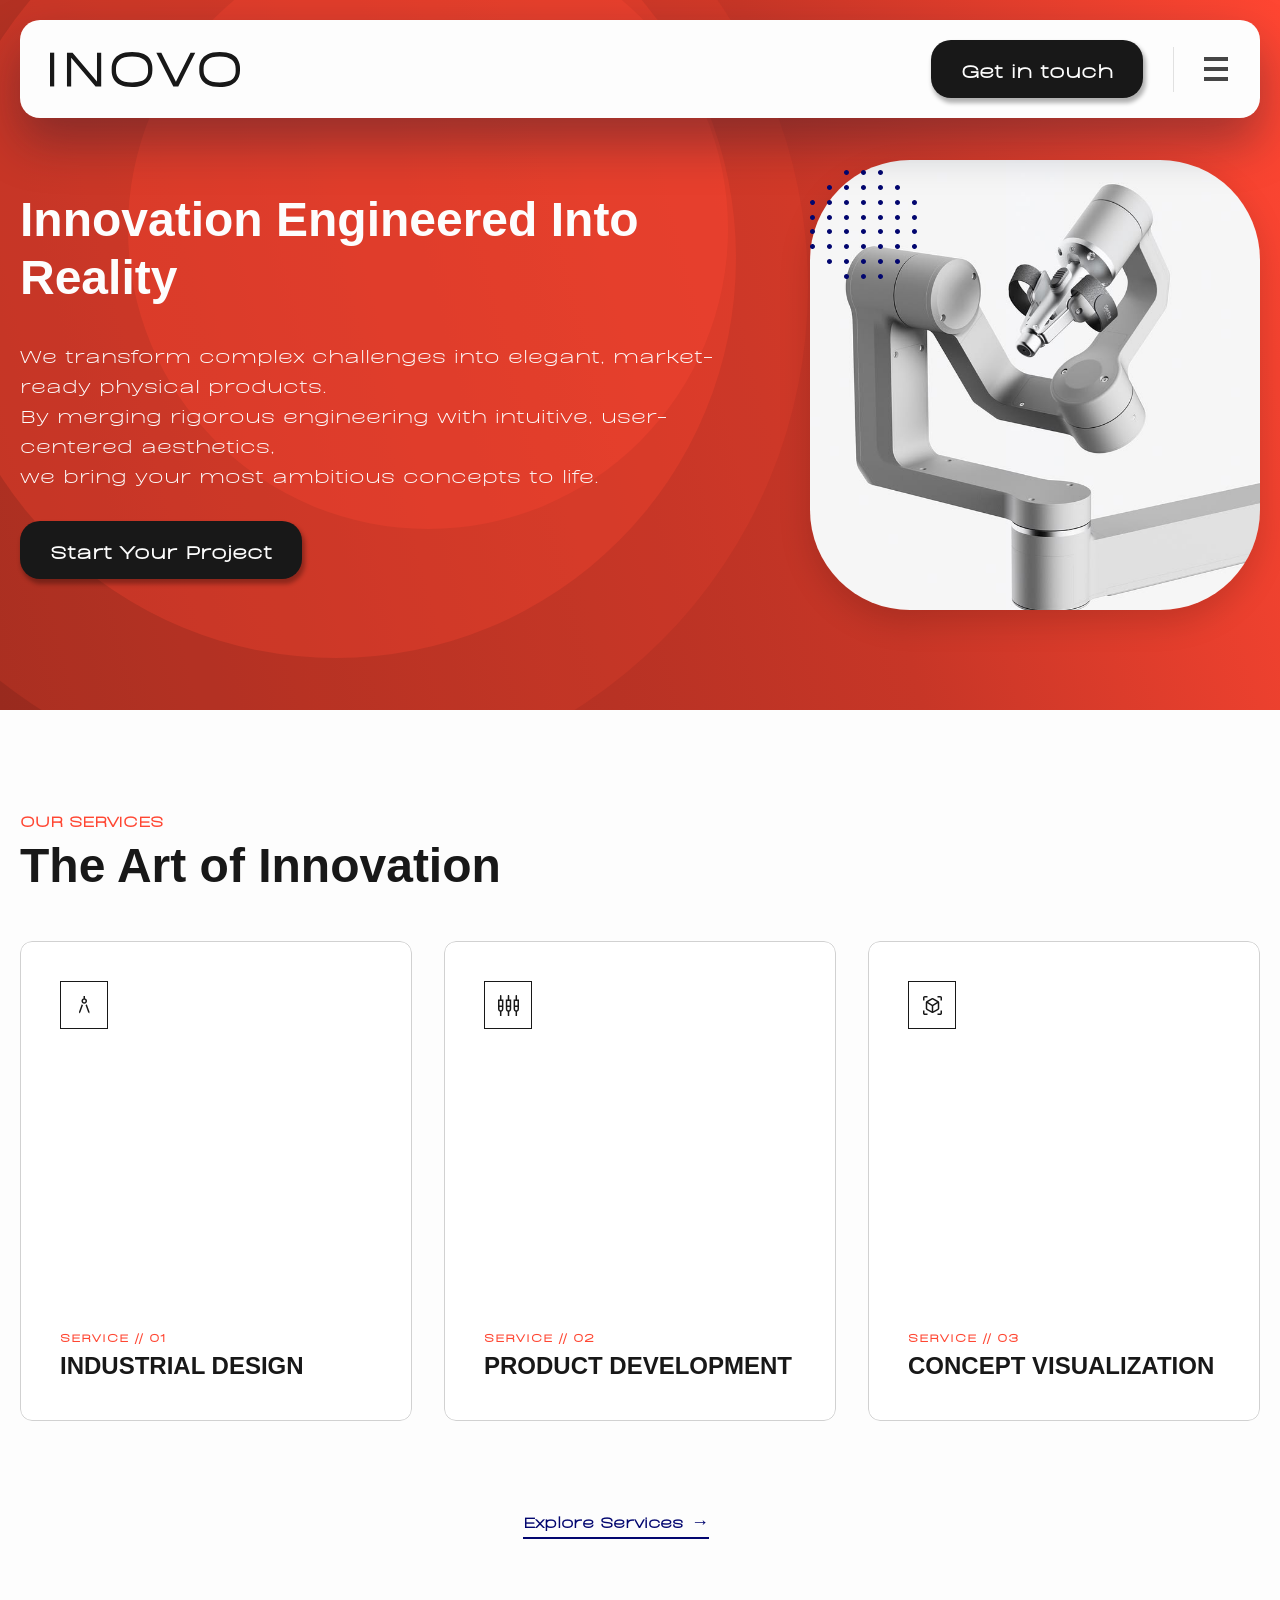
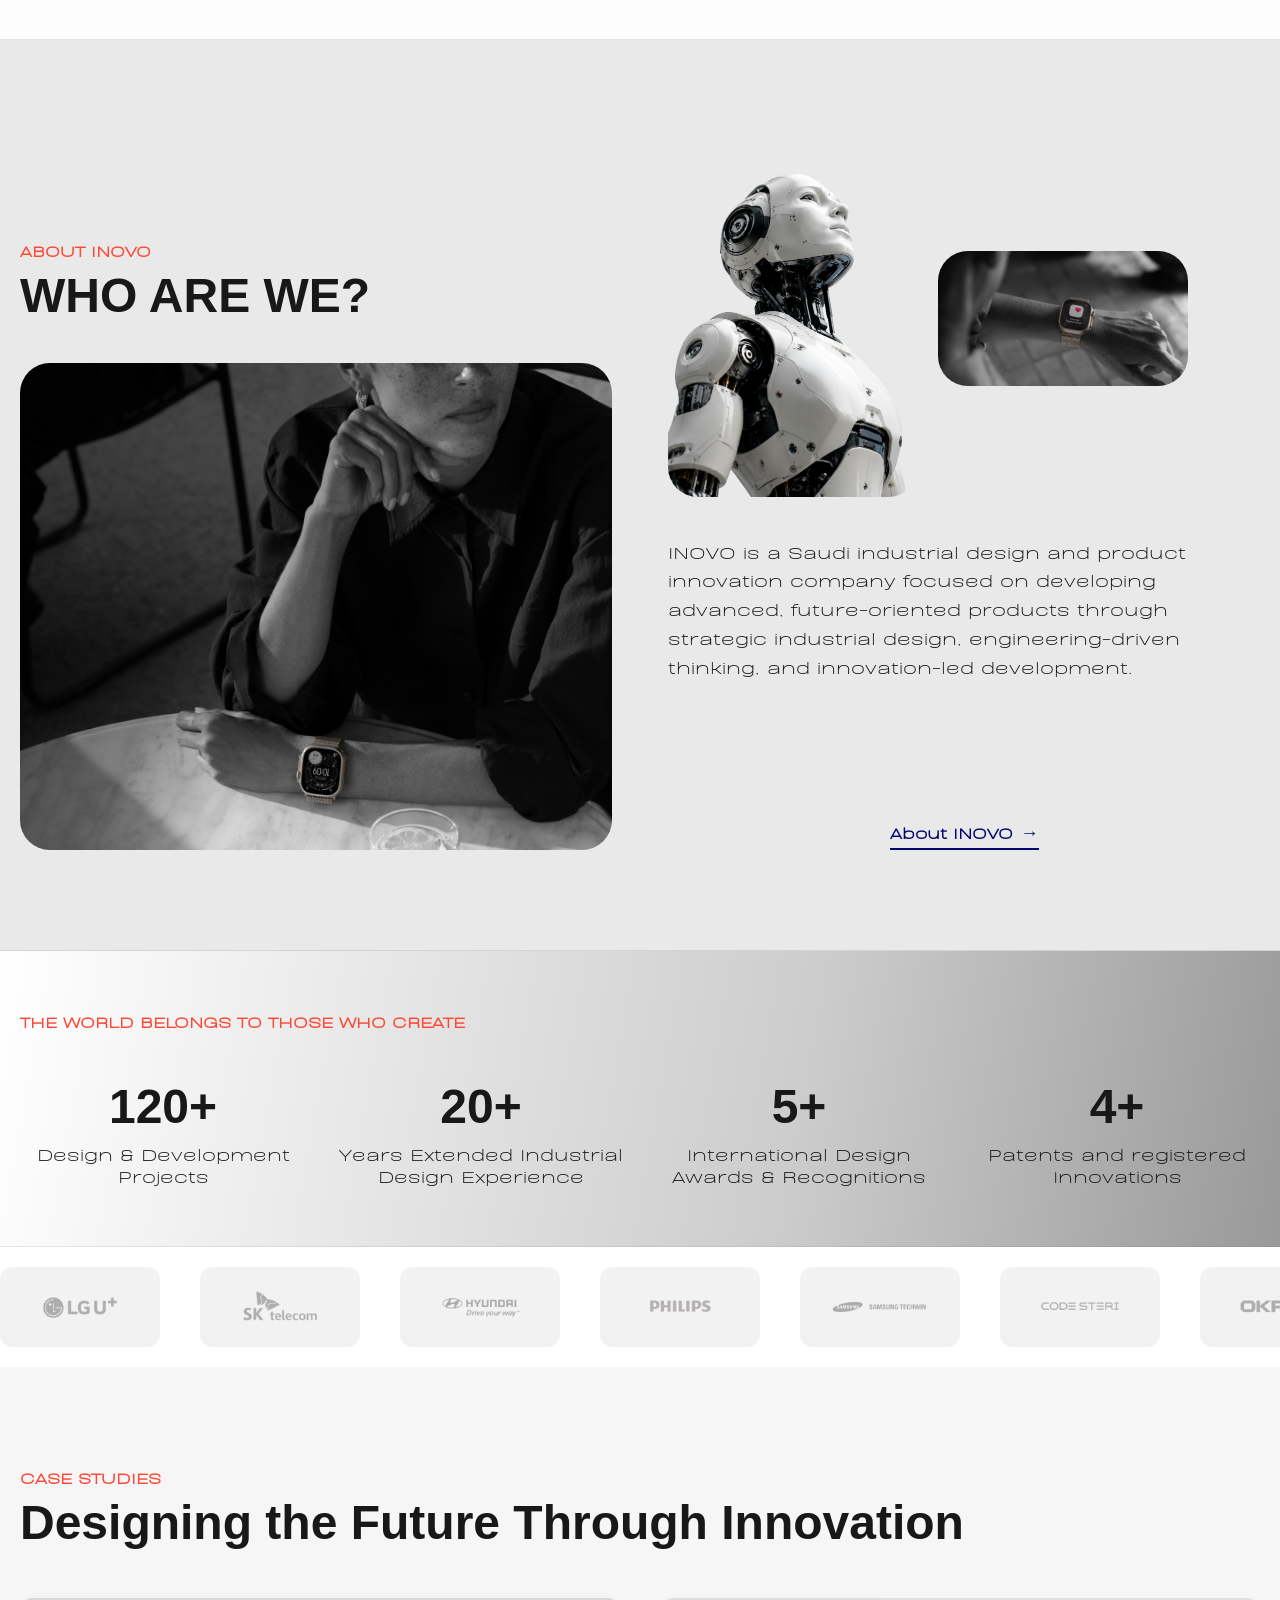
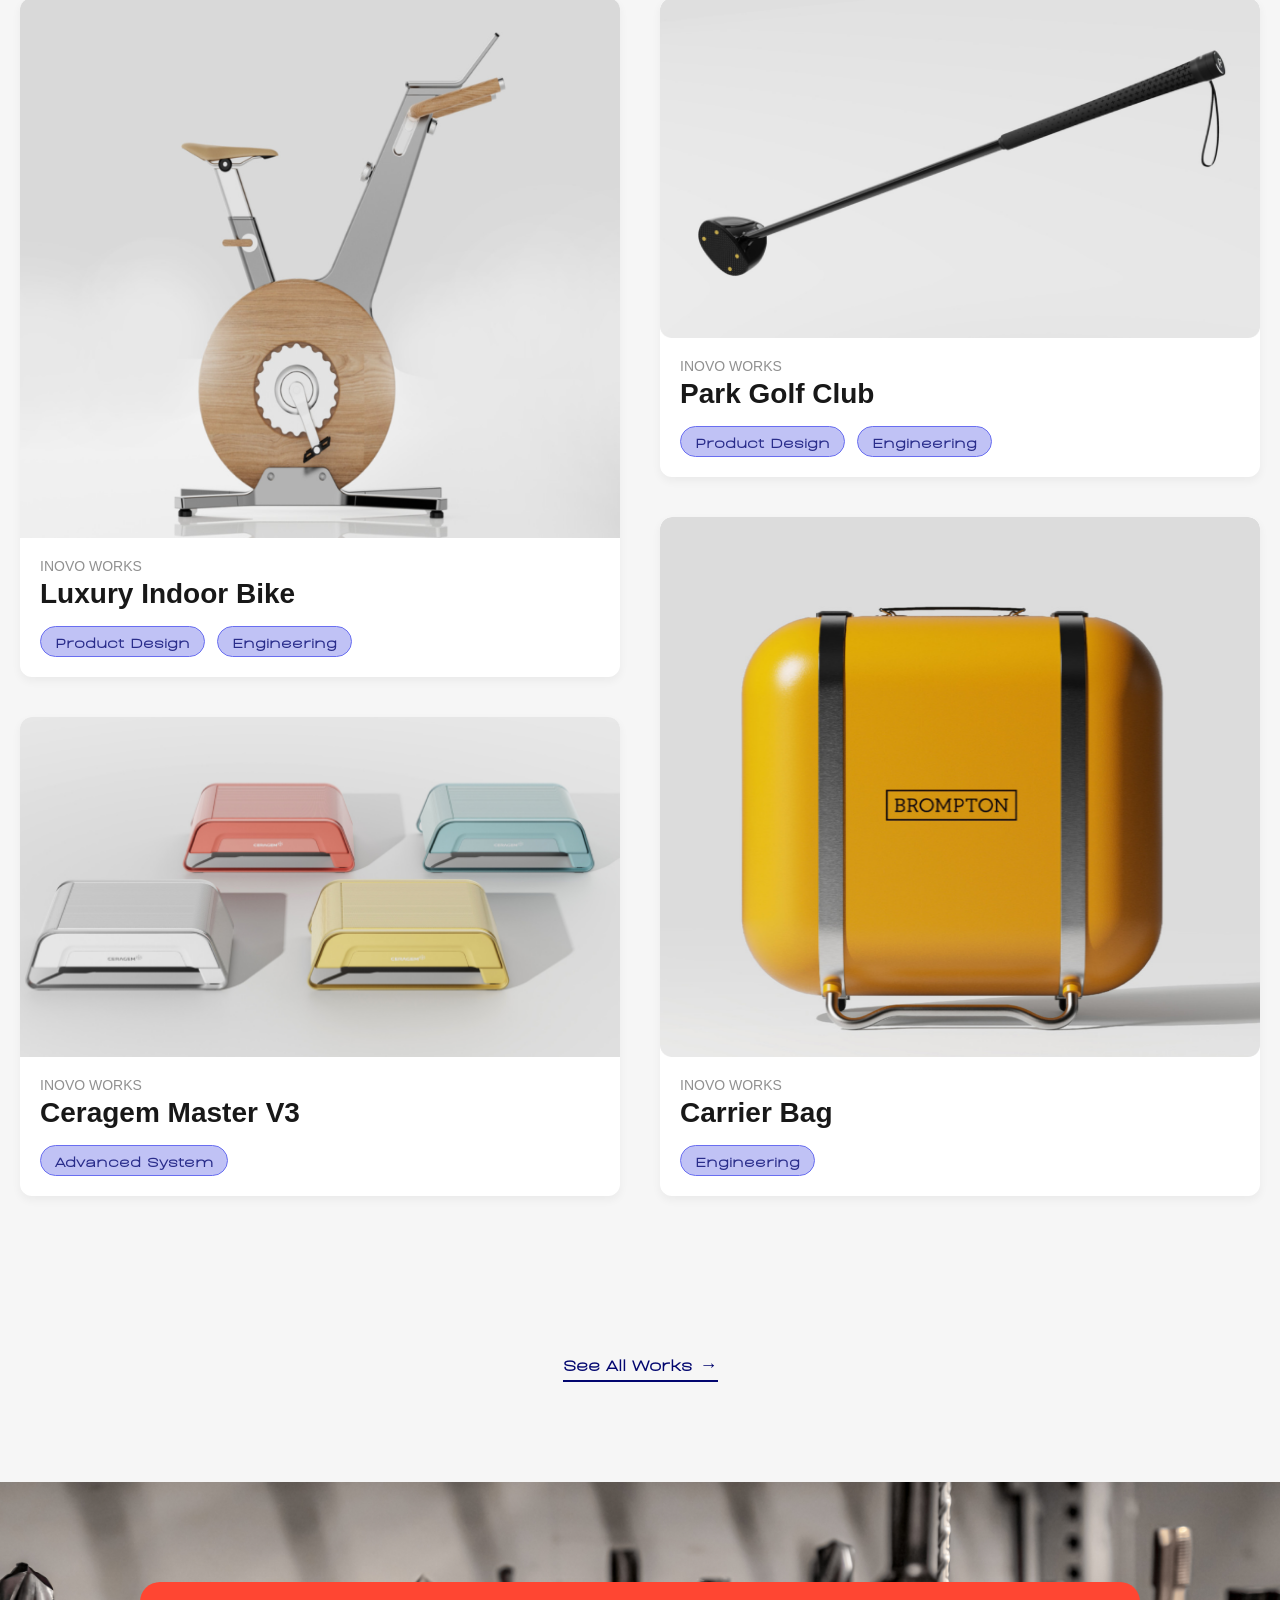
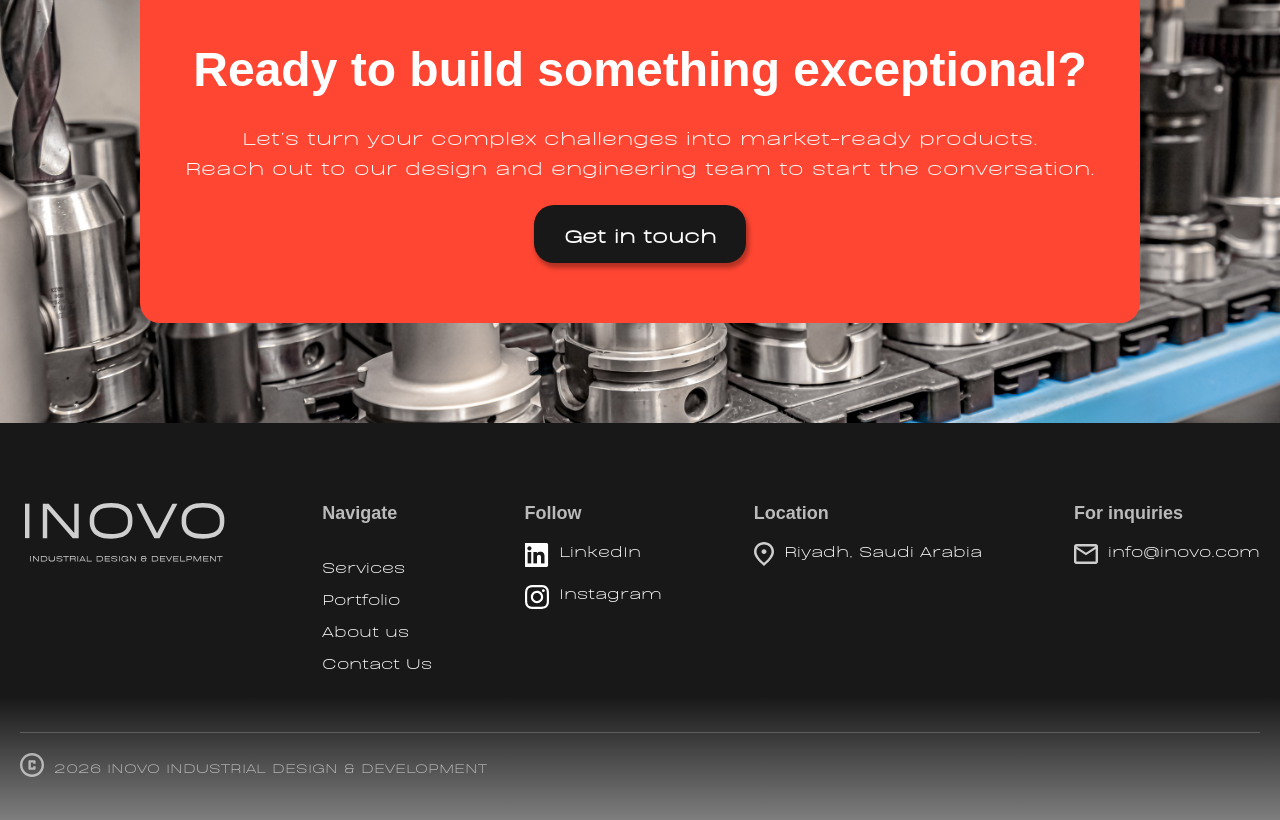
==== commit 0cab1478: "index.html" ====
--- a/index.html
+++ b/index.html
@@ -20,6 +20,11 @@
   <link rel="stylesheet" href="./global.css" />
   <link rel="stylesheet" href="./style.css" />
   
+  <script>
+    window.va = window.va || function () { (window.vaq = window.vaq || []).push(arguments); };
+  </script>
+  <script defer src="/_vercel/insights/script.js"></script>
+
   <style>
    a, button, input, select, textarea, h1, h2, h3, h4, h5, p, * {
        box-sizing: border-box;
@@ -517,4 +522,4 @@
     });
   </script>
 </body>
-</html>+</html>
--- a/style.css
+++ b/style.css
@@ -1,19 +1,26 @@
 /* ============================================================
    GLOBAL & LAYOUT RESETS
    ============================================================ */
+   html {
+  scroll-behavior: smooth; /* Enables buttery smooth anchoring/linking */
+}
+
+body {
+  -webkit-overflow-scrolling: touch; /* Enables native momentum scrolling on iOS */
+  overflow-x: hidden; /* Prevents accidental horizontal wobble */
+  overscroll-behavior-x: none;
+    background: #f6f6f6;
+}
 .index-page,
 .index-page * {
   box-sizing: border-box;
 }
 
 .index-page {
-  background: #f6f6f6;
-  width: 100%;
-  min-height: 100vh;
+  width: 100%;
   display: flex;
   flex-direction: column;
   position: relative;
-  overflow-x: hidden;
   font-family: sans-serif;
 }
 
@@ -182,12 +189,13 @@
   display: flex;
   justify-content: center;
   overflow: hidden;
+  z-index: 1;
 }
 .hero-bg-shapes {
   position: absolute;
   top: 0; left: 0; right: 0; bottom: 0;
   overflow: hidden;
-  z-index: 0;
+  z-index: 1;
   pointer-events: none;
 }
 .ellipse-1, .ellipse-2, .ellipse-3 {
@@ -208,7 +216,7 @@
   justify-content: space-between;
   width: 100%;
   max-width: 1280px;
-  z-index: 1;
+  z-index: 2;
 }
 .hero-text-col {
   display: flex;
@@ -243,6 +251,30 @@
   justify-content: flex-start;
   padding: 10px 0 0 0;
   box-shadow: 0 12px 32px rgba(0,0,0,0.15);
+}
+@media (max-width: 968px) {
+  .hero-container { 
+    flex-direction: column; 
+    text-align: center; 
+    align-items: center; 
+    justify-content: center; 
+  }
+  .hero-text-col { 
+    align-items: center; 
+  }
+  .hero-img-col { 
+    display: flex;
+    justify-content: center;
+    width: 100%;
+  }
+  .hero-image-badge { 
+    width: 100%;
+    max-width: 350px;
+    height: auto;
+    aspect-ratio: 1 / 1;
+    margin: 0 auto;
+    border-radius: 60px;
+  }
 }
 
 @media (max-width: 968px) {
@@ -357,7 +389,7 @@
 .includes-list li { display: flex; align-items: center; gap: 8px; color: #ffffff; font-family: monospace; font-size: 11px; }
 .red-dot { width: 4px; height: 4px; background: #ff4632; flex-shrink:0; }
 
-.service-card:hover { box-shadow: 0 18px 40px rgba(0,0,0,0.15); }
+.service-card:hover { box-shadow: 0 18px 40px rgba(0,0,0,0.15); } 
 .service-card:hover::before { border-color: #181818; }
 .service-card:hover > img.card-bg-img { opacity: 1; filter: grayscale(1) brightness(0.4); }
 .service-card:hover .card-wash { opacity: 0; }
@@ -537,7 +569,7 @@
 .small-card .card-image-wrapper { height: 340px; }
 .card-image-wrapper { width: 100%; overflow: hidden; }
 .card-img {
-  width: 100%; height: 100%; object-fit: cover;
+  width: 100%; height: 100%; object-fit: fill;
   transition: transform 0.5s ease;
 }
 .portfolio-card:hover .card-img { transform: scale(1.05); }
@@ -635,4 +667,4 @@
 
 @media (max-width: 768px) {
   .delay-100, .delay-200, .delay-300, .delay-400 { transition-delay: 50ms !important; }
-}+}
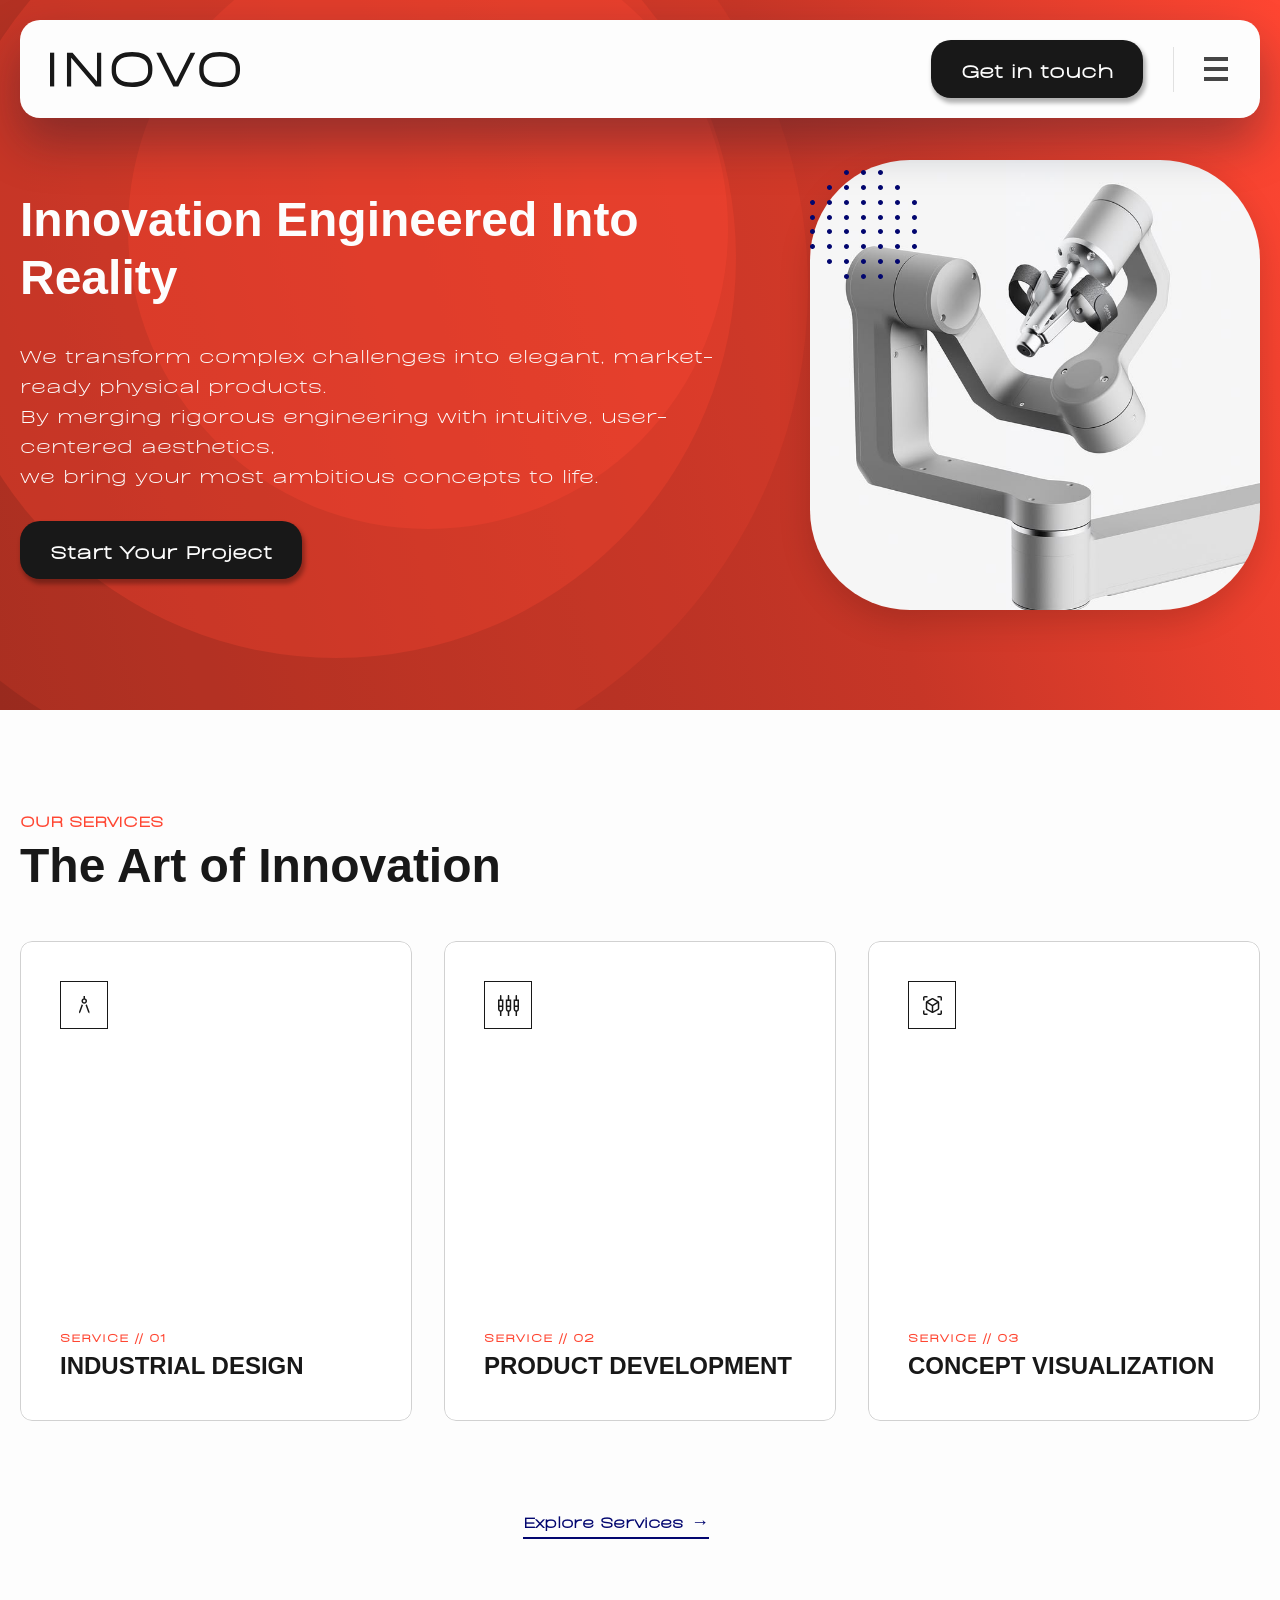
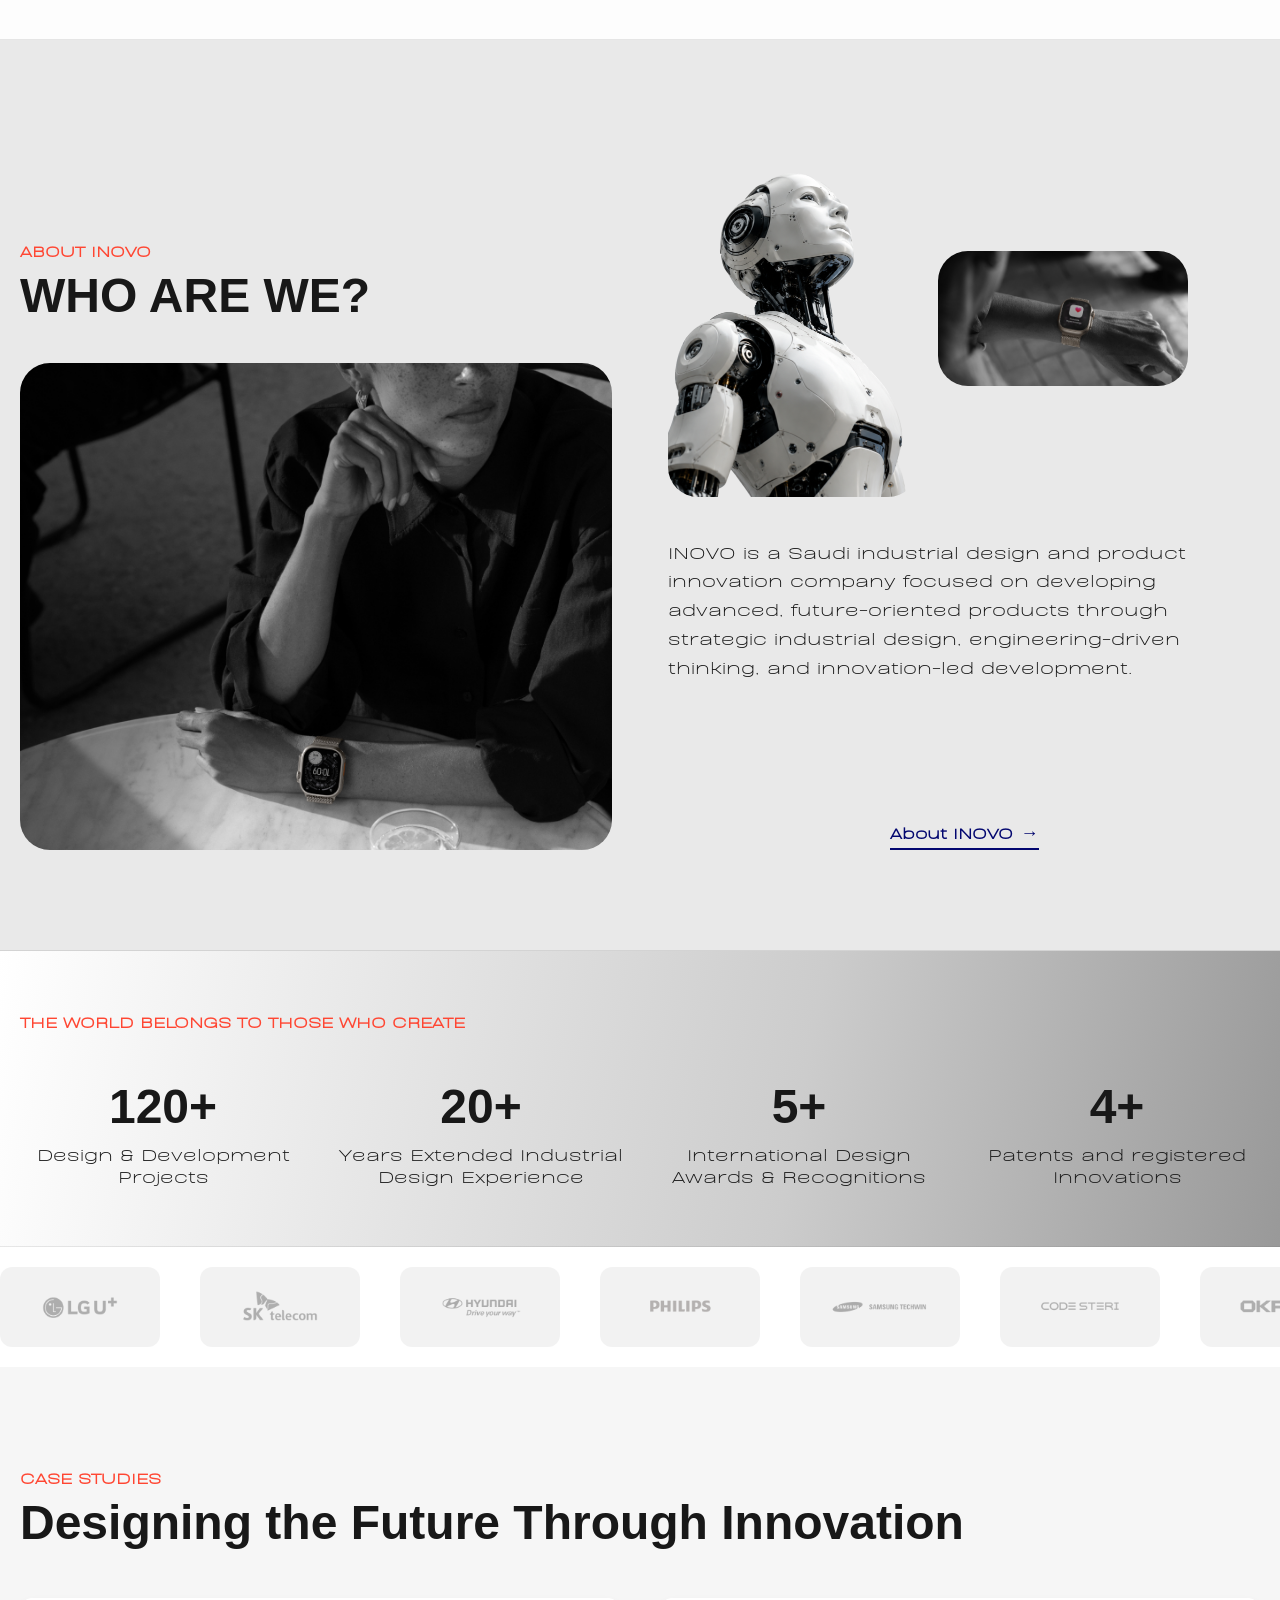
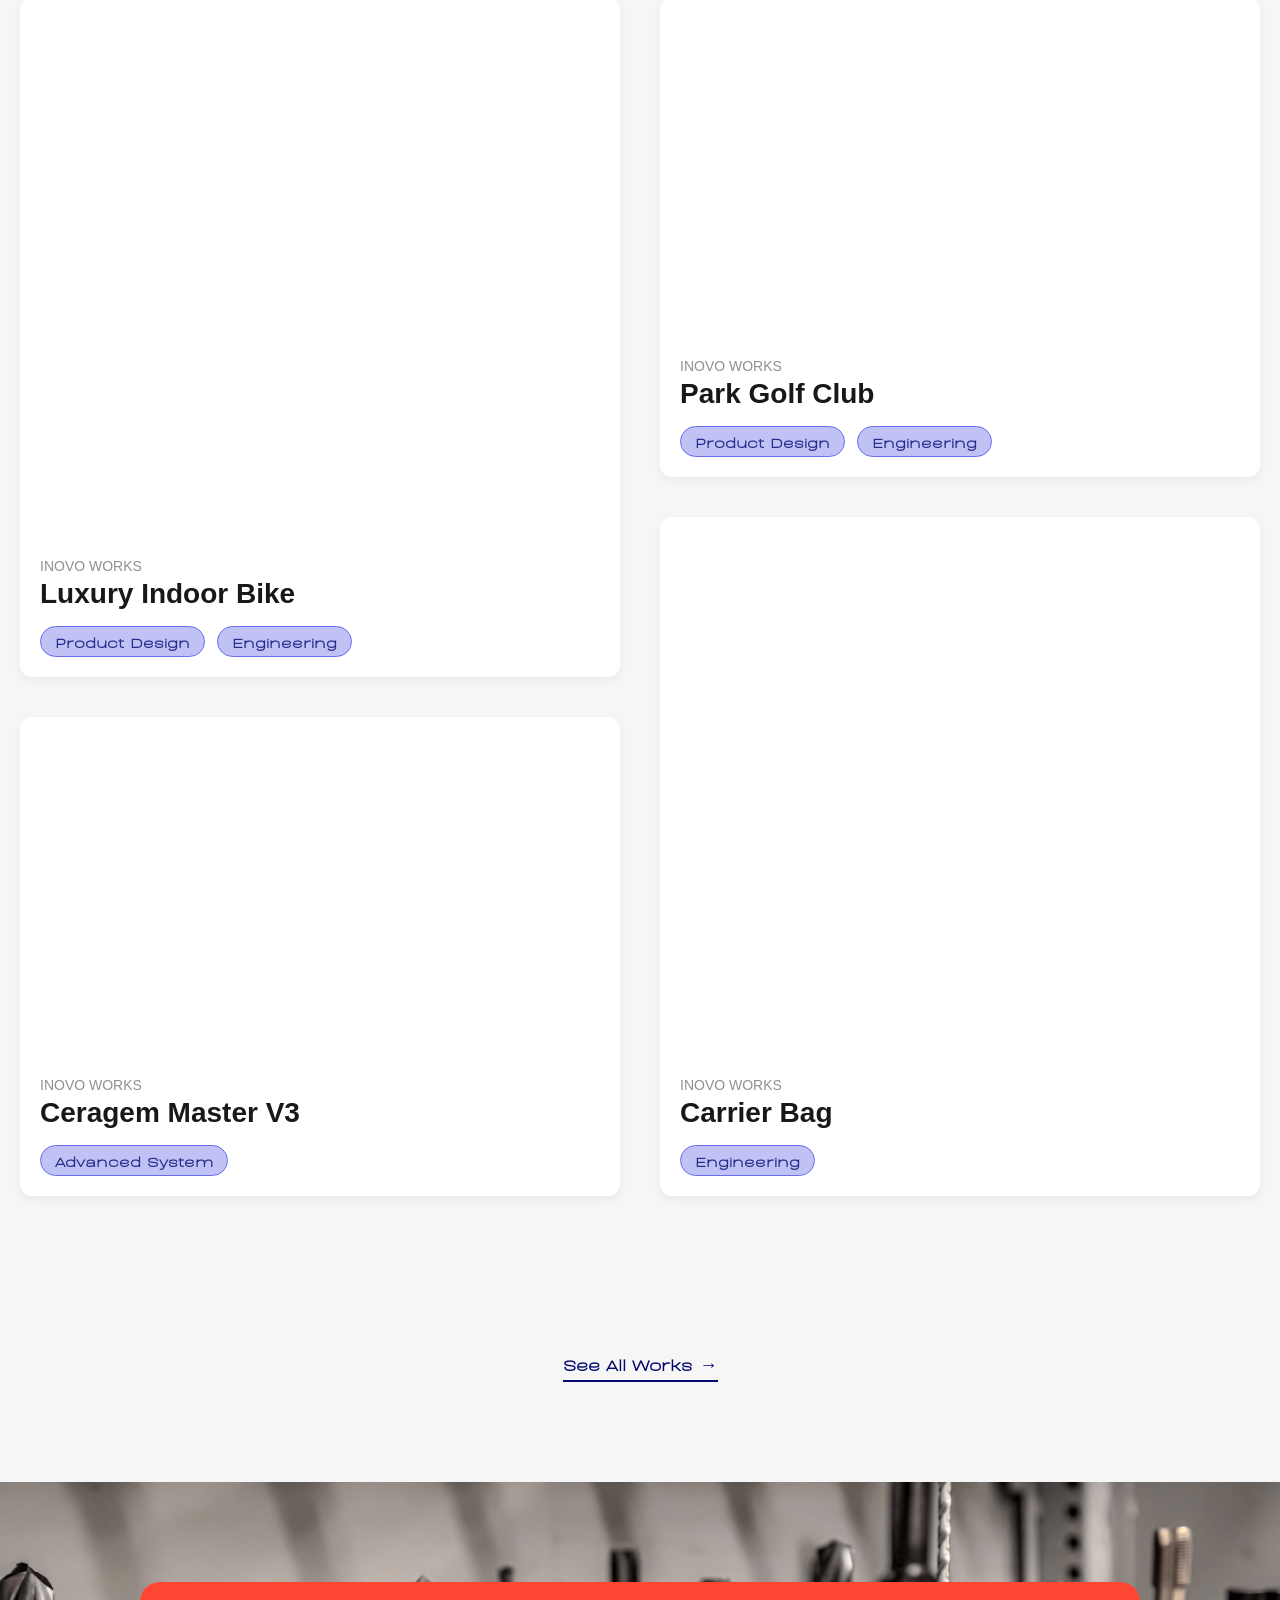
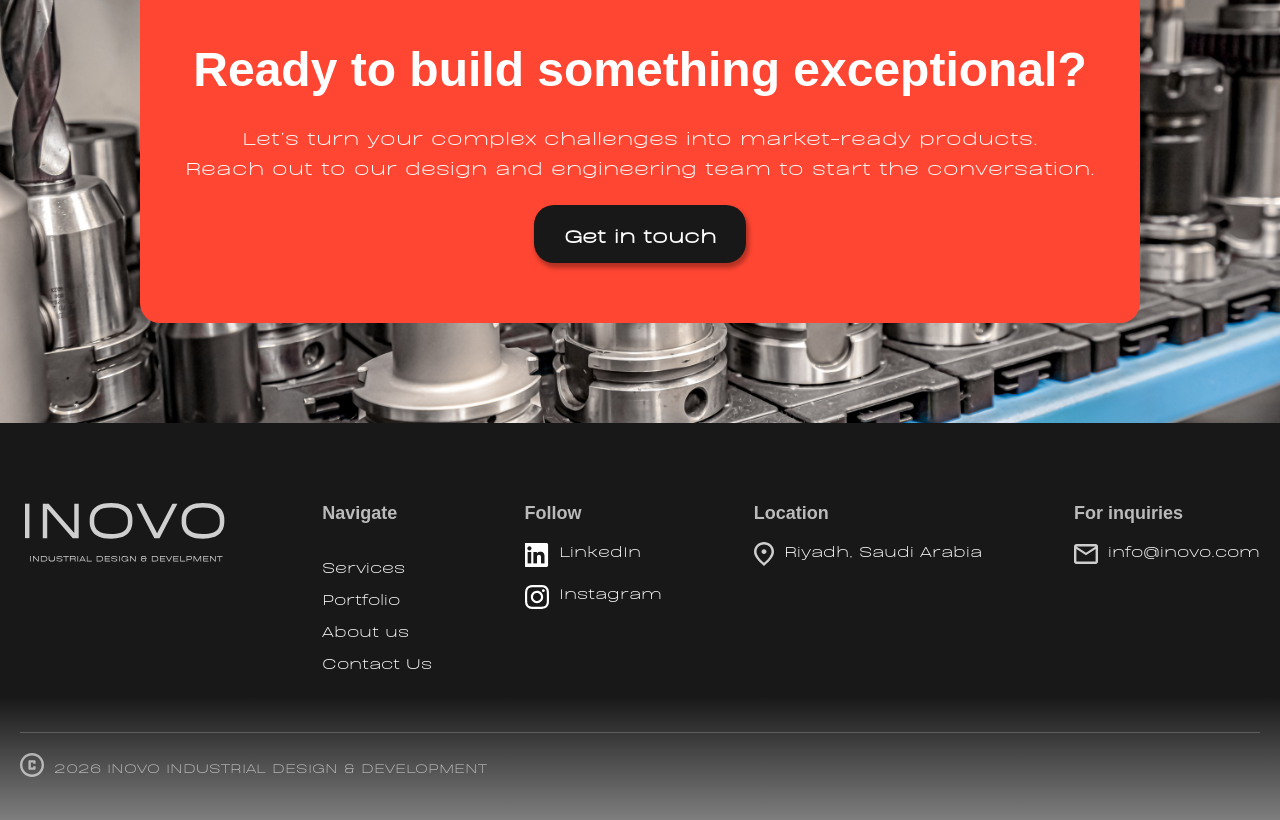
==== commit ea98cb3f: "index.html" ====
--- a/index.html
+++ b/index.html
@@ -2,6 +2,7 @@
 <html lang="en">
 <head>
   <meta charset="UTF-8" />
+  <meta name="google-site-verification" content="Gtyu2MXfMcKSa0sXy6CkPi8YOqa2GK5s7b2twiqtJU0" />
   <meta http-equiv="X-UA-Compatible" content="IE=edge" />
   <meta name="viewport" content="width=device-width, initial-scale=1.0" />
 
@@ -314,7 +315,7 @@
           <div class="portfolio-col">
             <a href="project-details-bike.html" class="portfolio-card large-card">
               <div class="card-image-wrapper">
-                <img class="card-img" src="images/screenshot-2026-05-19-053230-10.png" alt="Luxury Indoor Bike" />
+              <!-- Hero image for the Luxury Indoor Bike project -->
               </div>
               <div class="card-content">
                 <div class="card-header">
@@ -329,7 +330,7 @@
             </a>
             <a href="project-details-ceragem.html" class="portfolio-card small-card">
               <div class="card-image-wrapper">
-                <img class="card-img" src="images/screenshot-2026-05-19-054506-10.png" alt="Ceragem Master V3" />
+              <!-- Hero image for the Ceragem Master V3 project -->
               </div>
               <div class="card-content">
                 <div class="card-header">
@@ -346,7 +347,7 @@
           <div class="portfolio-col">
             <a href="project-details-gulf.html" class="portfolio-card small-card">
               <div class="card-image-wrapper">
-                <img class="card-img" src="images/screenshot-2026-05-19-054841-10.png" alt="Park Golf Club" />
+                <!-- Hero image for the Park Golf Club project -->
               </div>
               <div class="card-content">
                 <div class="card-header">
@@ -361,7 +362,7 @@
             </a>
             <a href="project-details-bag.html" class="portfolio-card large-card">
               <div class="card-image-wrapper">
-                <img class="card-img" src="images/screenshot-2026-05-19-054426-10.png" alt="Carrier Bag" />
+                <!-- Hero image for the Carrier Bag project -->
               </div>
               <div class="card-content">
                 <div class="card-header">
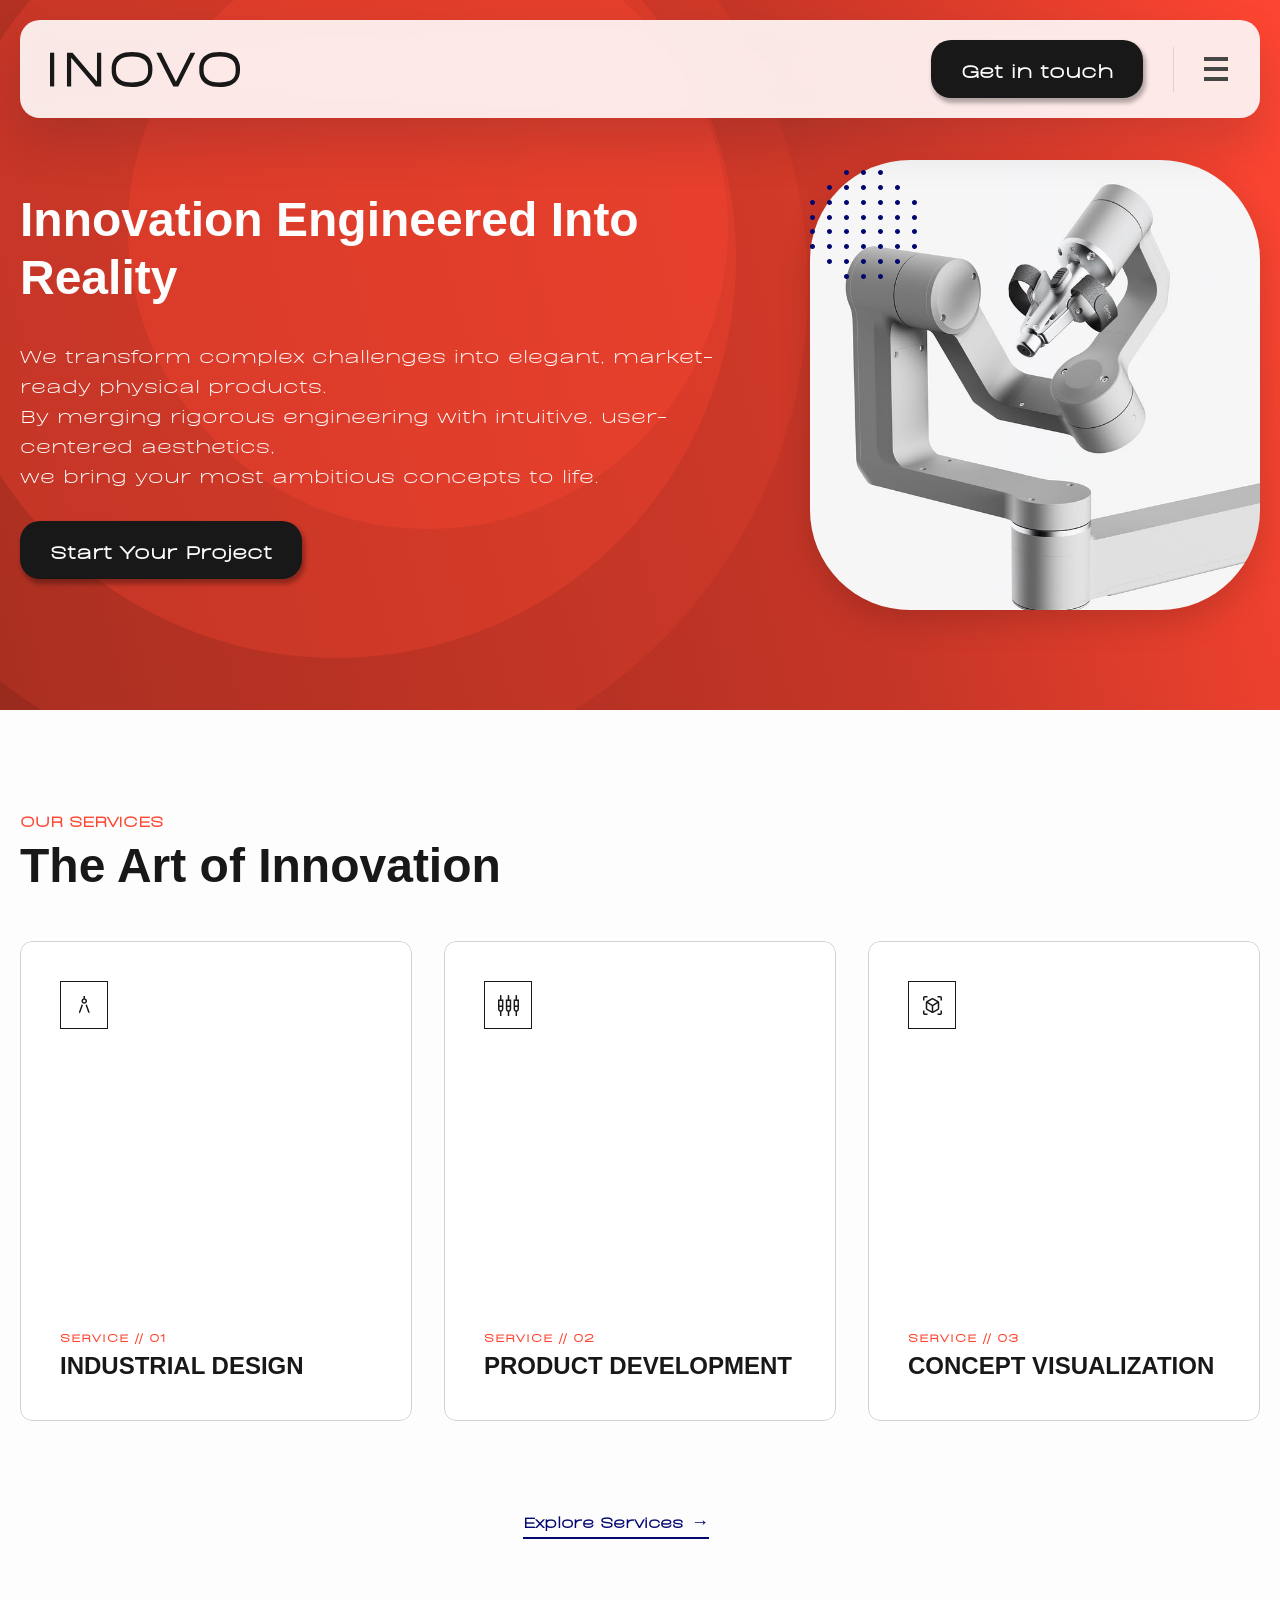
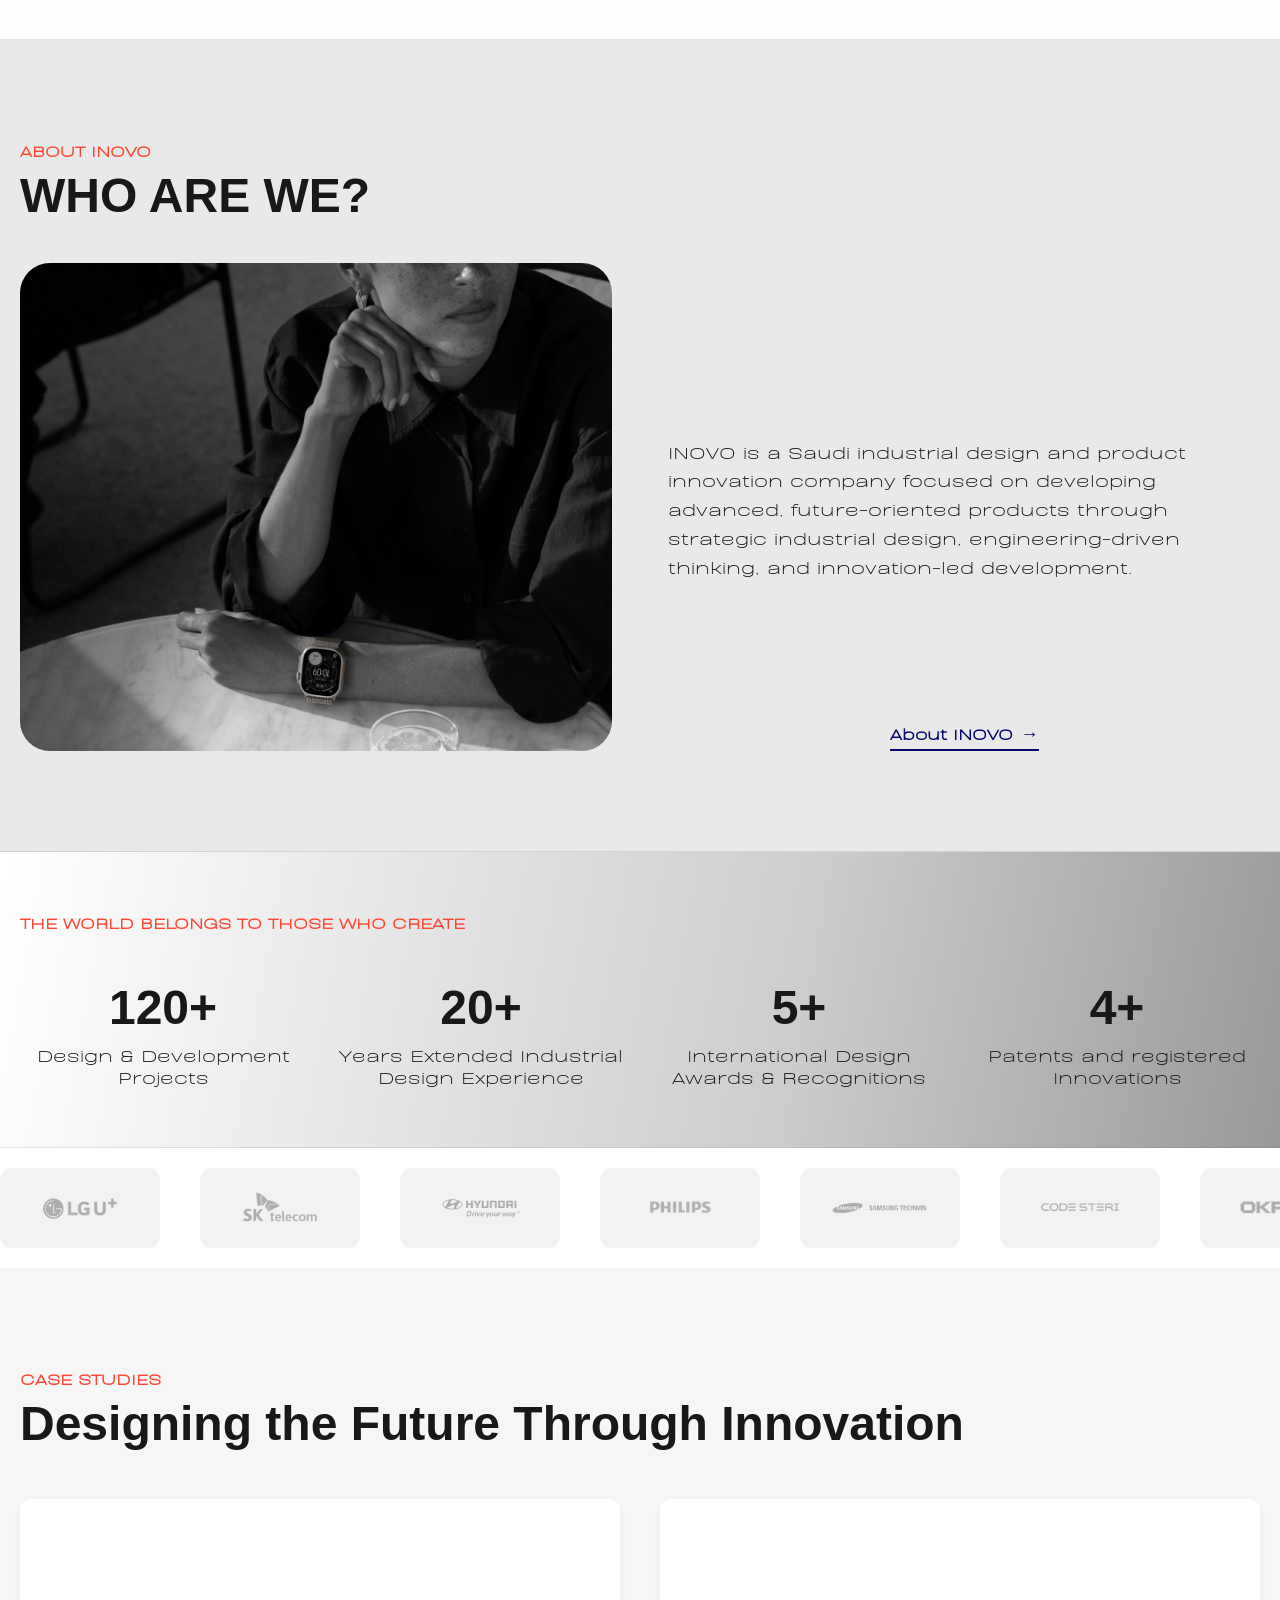
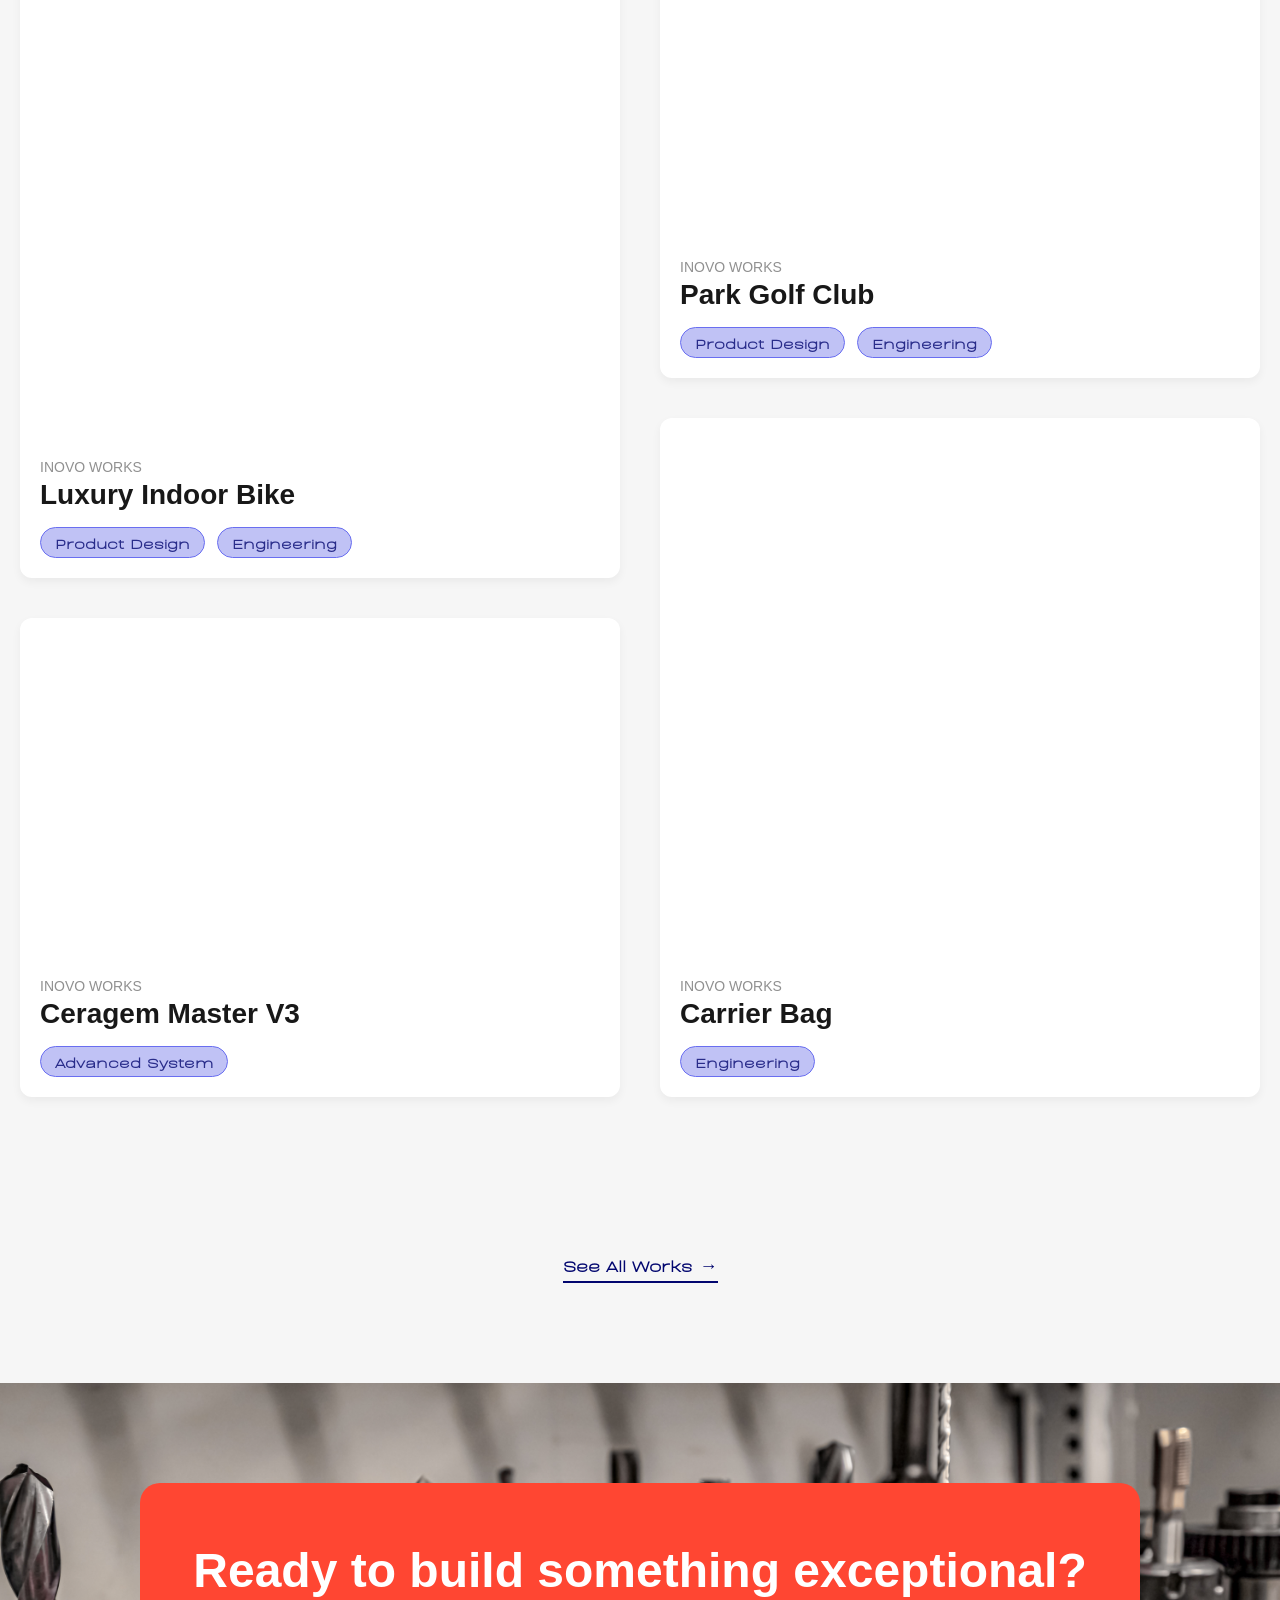
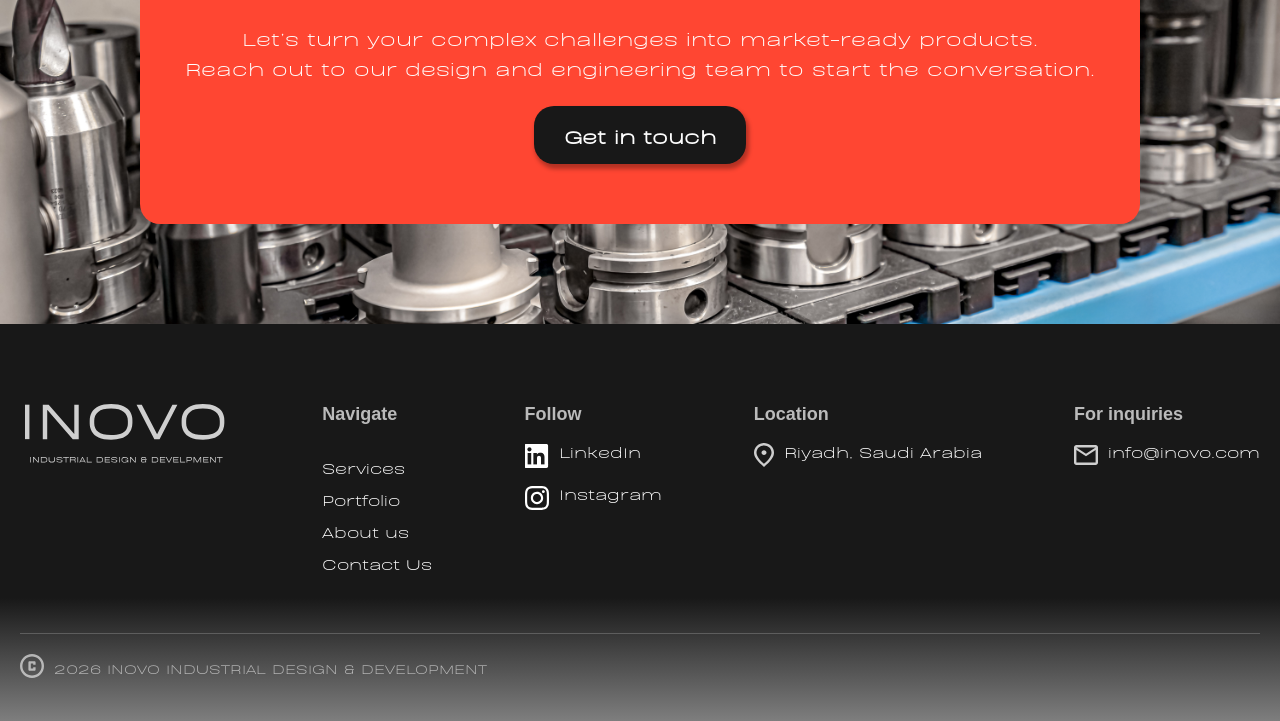
==== commit 2bfd6f2b: "index.html" ====
--- a/index.html
+++ b/index.html
@@ -245,8 +245,7 @@
         </div>
         <div class="about-right">
           <div class="about-images-row">
-            <img class="about-img-sub img-fluid" src="images/_10.png" alt="About Inovo 1" />
-            <img class="about-img-sub img-fluid" src="images/apple-10.png" alt="About Inovo 2" />
+            <!-- Additional images for the About section -->
           </div>
           <p class="about-desc">
             INOVO is a Saudi industrial design and product innovation company focused on developing advanced, future-oriented products through strategic industrial design, engineering-driven thinking, and innovation-led development.
--- a/style.css
+++ b/style.css
@@ -56,6 +56,9 @@
   object-fit: cover;
 }
 
+/* ============================================================
+   NAVIGATION
+   ============================================================ */
 /* ============================================================
    NAVIGATION
    ============================================================ */
@@ -68,6 +71,8 @@
   left: 50%;
   transform: translateX(-50%) !important;
   z-index: 9999;
+  padding: 0 20px; /* FIX: Matches the wrapper padding */
+  box-sizing: border-box;
 }
 .nav-menu.active {
   display: flex;
@@ -85,7 +90,7 @@
   box-sizing: border-box;
 }
 .nav-bar {
-  background: #fdfdfd;
+  background: rgba(253, 253, 253, 0.9);
   border-radius: 20px;
   padding: 20px 30px;
   display: flex;
@@ -95,9 +100,12 @@
   width: 100%;
   box-sizing: border-box;
   backdrop-filter: blur(16px) saturate(120%);
-  box-shadow: 0 24px 48px rgba(15, 23, 42, 0.35);
-}
-.nav-menu .nav-bar { border-radius: 20px 20px 0px 0px; }
+  -webkit-backdrop-filter: blur(16px) saturate(120%); /* FIX: Safari support */
+  box-shadow: 0 24px 48px rgba(15, 23, 42, 0.15); /* FIX: Softened the heavy shadow */
+}
+.nav-menu .nav-bar { 
+  border-radius: 20px 20px 0px 0px; 
+}
 .frame-178, .frame-177 { display: flex; flex-direction: row; gap: 10px; align-items: flex-start; justify-content: flex-start; }
 .logo { height: 35px; display: flex; align-items: center; }
 .logo .group { height: 100%; }
@@ -120,7 +128,6 @@
   width: fit-content;
 }
 .button2:hover { transform: translateY(-2px); opacity: 0.9; }
-.cta-blue-btn { background: #02066f; }
 
 .get-in-touch2 { 
   color: #fdfdfd; 
@@ -129,6 +136,213 @@
   line-height: 26px; 
   font-weight: 600; 
 }
+.frame-19 { display: flex; flex-direction: row; gap: 10px; align-items: center; justify-content: flex-start; }
+.icons { display: flex; flex-direction: row; gap: 10px; align-items: center; justify-content: flex-start; }
+.frame-40 {
+  background: rgba(255, 70, 50, 0.95); 
+  border-radius: 0px 0px 20px 20px; 
+  padding: 40px 30px;
+  display: flex; 
+  flex-direction: column; 
+  gap: 40px; 
+  align-items: flex-start; 
+  width: 100%; 
+  box-sizing: border-box;
+}
+.frame-21 {
+  background: #f6f6f6; 
+  border-radius: 10px; 
+  border: 0.5px solid rgba(70, 70, 70, 0.4); 
+  padding: 0px 10px;
+  display: flex; 
+  flex-direction: row; 
+  gap: 10px; 
+  align-items: center; 
+  width: 100%; 
+  height: 60px;
+}
+.search-input { flex: 1; background: transparent; border: none; outline: none; color: #181818; font-size: 20px; }
+.frame-73 { display: flex; flex-direction: row; flex-wrap: wrap; gap: 40px; align-items: center; justify-content: center; width: 100%; }
+.menu-link { font-size: 32px; color: #fdfdfd; font-weight: 500; cursor: pointer; text-decoration: none; transition: opacity 0.2s ease; }
+.menu-link:hover { opacity: 0.7; }
+
+/* ============================================================
+   MOBILE NAVIGATION CONTROLS
+   ============================================================ */
+/* ============================================================
+   MOBILE RESPONSIVE (375px & Below)
+   ============================================================ */
+@media (max-width: 375px) {
+  /* Navigation Fixes */
+  .nav-bar { padding: 12px 16px !important; border-radius: 16px; }
+  .logo { height: 22px !important; }
+  .frame-72 { gap: 8px !important; }
+  .button2 { padding: 8px 12px !important; border-radius: 10px !important; }
+  .get-in-touch2 { font-size: 12px !important; line-height: 1.2 !important;}
+  .icons, .icons3, #openMenuBtn, #closeMenuBtn { 
+    width: 24px !important; 
+    height: 24px !important; 
+    display: flex; 
+    align-items: center; 
+    justify-content: center; 
+  }
+  .frame-19 { display: none !important; }
+
+  /* Hero Section Reduction */
+  .index-hero { padding: 120px 16px 60px 16px; } 
+  .hero-container { gap: 32px; flex-direction: column; text-align: center; }
+  .hero-text-col { align-items: center; min-width: 100%; }
+  .hero-title { font-size: 32px; } 
+  .hero-subtitle { font-size: 16px; }
+  .hero-img-col { width: 100%; display: flex; justify-content: center; }
+  .hero-image-badge { 
+    width: 100%; 
+    max-width: 280px; 
+    height: auto; 
+    aspect-ratio: 1 / 1; 
+    border-radius: 60px; 
+    padding: 0;
+  }
+
+  /* Global Section Spacing */
+  .services-section, 
+  .about-section, 
+  .portfolio-section, 
+  .get-in-touch-section {
+    padding: 60px 16px;
+  }
+  .section-container { gap: 32px; }
+
+  /* Services Grid Overflow Fix */
+  .services-grid { grid-template-columns: 1fr; gap: 20px; }
+  .service-card { height: 420px; } 
+  .card-initial, .card-hover { padding: 24px; }
+  
+  /* Hover overrides for touch */
+  .service-card > img.card-bg-img { opacity: 1; filter: grayscale(1) brightness(0.4); }
+  .card-wash { opacity: 0; }
+  .service-card::after { opacity: 1; }
+  .card-initial { opacity: 0; pointer-events: none; display: none; }
+  .card-hover { opacity: 1; pointer-events: auto; position: relative; height: 100%; }
+
+  /* About Section */
+  .about-container { gap: 32px; flex-direction: column; align-items: center; }
+  .about-left, .about-right { min-width: 100%; gap: 24px; }
+  .about-img-main { max-height: 300px; border-radius: 20px; }
+  .about-images-row { gap: 12px; justify-content: center; }
+  .about-img-sub { max-width: 45%; border-radius: 16px; }
+  .about-desc { font-size: 16px; text-align: center; }
+
+  /* Statistics */
+  .stats-section { padding: 40px 16px; }
+  .stats-grid { gap: 32px; flex-direction: column; }
+  .stat-num { font-size: 36px; }
+  .stat-text { font-size: 16px; }
+
+  /* Portfolio Grid Overflow Fix */
+  .portfolio-grid { grid-template-columns: 1fr; gap: 24px; }
+  .large-card .card-image-wrapper, 
+  .small-card .card-image-wrapper { height: 260px; }
+  .portfolio-title { font-size: 22px; }
+  .card-content { padding: 16px; gap: 12px; }
+  .tag { font-size: 12px; padding: 4px 10px; }
+
+  /* CTA Section */
+  .frame-293 { padding: 40px 20px; gap: 16px; }
+  .cta-title { font-size: 28px; }
+  .cta-subtitle { font-size: 16px; }
+
+  /* Footer Stack */
+  .footer { padding: 60px 16px 30px 16px; }
+  .footer-container { gap: 40px; }
+  .frame-89 { gap: 32px; flex-direction: column; align-items: flex-start; }
+  .logo-2 { height: auto; }
+  .frame-832 { 
+    flex-direction: column; 
+    align-items: flex-start; 
+    text-align: left; 
+    gap: 12px; 
+  }
+  
+  /* Transition Delays */
+  .delay-100, .delay-200, .delay-300, .delay-400 { transition-delay: 50ms !important; }
+}
+
+/* ============================================================
+   HERO SECTION
+   ============================================================ */
+.index-hero {
+  background: linear-gradient(255.5deg, rgba(255, 70, 50, 1) 0%, rgba(199, 54, 39, 1) 36.9%, rgba(153, 42, 30, 1) 100%);
+  position: relative;
+  width: 100%;
+  padding: 160px 20px 100px 20px; 
+  display: flex;
+  justify-content: center;
+  overflow: hidden;
+  z-index: 1;
+}
+.hero-bg-shapes {
+  position: absolute;
+  top: 0; left: 0; right: 0; bottom: 0;
+  overflow: hidden;
+  z-index: 1;
+  pointer-events: none;
+}
+.ellipse-1, .ellipse-2, .ellipse-3 {
+  background: #ff4632;
+  border-radius: 50%;
+  position: absolute;
+}
+.ellipse-1 { opacity: 0.3; width: 600px; height: 600px; left: 10%; top: -10%; }
+.ellipse-2 { opacity: 0.29; width: 800px; height: 800px; left: -5%; top: -20%; }
+.ellipse-3 { opacity: 0.17; width: 1000px; height: 1000px; left: -15%; top: -30%; }
+
+.hero-container {
+  display: flex;
+  flex-direction: row;
+  flex-wrap: wrap;
+  gap: 48px;
+  align-items: center;
+  justify-content: space-between;
+  width: 100%;
+  max-width: 1280px;
+  z-index: 2;
+}
+.hero-text-col {
+  display: flex;
+  flex-direction: column;
+  gap: 32px;
+  align-items: flex-start;
+  flex: 1;
+  min-width: 300px;
+  max-width: 750px;
+}
+.hero-title {
+  color: #fdfdfd;
+  font-size: clamp(40px, 5vw, 48px);
+  line-height: 1.2;
+}
+.hero-subtitle {
+  color: #fdfdfd;
+  font-size: clamp(18px, 2vw, 20px);
+  line-height: 1.5;
+  width: 100%;
+}
+.hero-img-col {
+  flex-shrink: 0;
+}
+.hero-image-badge {
+  border-radius: 100px;
+  width: 450px;
+  height: 450px;
+  max-width: 100%;
+  display: flex;
+  align-items: flex-start;
+  justify-content: flex-start;
+  padding: 10px 0 0 0;
+  box-shadow: 0 12px 32px rgba(0,0,0,0.15);
+}
+
 .text-link {
   display: inline-flex;
   align-items: center;
@@ -143,159 +357,6 @@
 .text-link:hover { gap: 12px; }
 .text-link::after { content: "→"; font-size: 18px; transition: transform 0.2s; }
 .text-link:hover::after { transform: translateX(4px); }
-
-.frame-19 { display: flex; flex-direction: row; gap: 10px; align-items: center; justify-content: flex-start; }
-.icons { display: flex; flex-direction: row; gap: 10px; align-items: center; justify-content: flex-start; }
-.frame-40 {
-  background: rgba(255, 70, 50, 0.9); border-radius: 0px 0px 20px 20px; padding: 40px 30px;
-  display: flex; flex-direction: column; gap: 40px; align-items: flex-start; width: 100%; box-sizing: border-box;
-}
-.frame-21 {
-  background: #f6f6f6; border-radius: 10px; border: 0.5px solid rgba(70, 70, 70, 0.4); padding: 0px 10px;
-  display: flex; flex-direction: row; gap: 10px; align-items: center; width: 100%; height: 60px;
-}
-.search-input { flex: 1; background: transparent; border: none; outline: none; color: #181818; font-size: 20px; }
-.frame-73 { display: flex; flex-direction: row; flex-wrap: wrap; gap: 40px; align-items: center; justify-content: center; width: 100%; }
-.menu-link { font-size: 32px; color: #fdfdfd; font-weight: 500; cursor: pointer; text-decoration: none; transition: opacity 0.2s ease; }
-.menu-link:hover { opacity: 0.7; }
-
-/* ============================================================
-   MOBILE NAVIGATION CONTROLS
-   ============================================================ */
-@media (max-width: 768px) {
-  .nav-bar { padding: 12px 20px !important; border-radius: 16px; }
-  .logo { height: 26px !important; }
-  .frame-72 { gap: 12px !important; }
-  .button2 { padding: 10px 16px !important; border-radius: 12px !important; }
-  .get-in-touch2 { font-size: 14px !important; line-height: 1.2 !important; }
-  .icons, .icons3, #openMenuBtn, #closeMenuBtn { width: 24px !important; height: 24px !important; display: flex; align-items: center; justify-content: center; }
-  .frame-19 { display: none !important; }
-}
-@media (max-width: 400px) {
-  .logo { height: 22px !important; }
-  .button2 { padding: 8px 12px !important; }
-  .get-in-touch2 { font-size: 12px !important; }
-  .frame-72 { gap: 8px !important; }
-}
-
-/* ============================================================
-   HERO SECTION
-   ============================================================ */
-.index-hero {
-  background: linear-gradient(255.5deg, rgba(255, 70, 50, 1) 0%, rgba(199, 54, 39, 1) 36.9%, rgba(153, 42, 30, 1) 100%);
-  position: relative;
-  width: 100%;
-  padding: 160px 20px 100px 20px; 
-  display: flex;
-  justify-content: center;
-  overflow: hidden;
-  z-index: 1;
-}
-.hero-bg-shapes {
-  position: absolute;
-  top: 0; left: 0; right: 0; bottom: 0;
-  overflow: hidden;
-  z-index: 1;
-  pointer-events: none;
-}
-.ellipse-1, .ellipse-2, .ellipse-3 {
-  background: #ff4632;
-  border-radius: 50%;
-  position: absolute;
-}
-.ellipse-1 { opacity: 0.3; width: 600px; height: 600px; left: 10%; top: -10%; }
-.ellipse-2 { opacity: 0.29; width: 800px; height: 800px; left: -5%; top: -20%; }
-.ellipse-3 { opacity: 0.17; width: 1000px; height: 1000px; left: -15%; top: -30%; }
-
-.hero-container {
-  display: flex;
-  flex-direction: row;
-  flex-wrap: wrap;
-  gap: 48px;
-  align-items: center;
-  justify-content: space-between;
-  width: 100%;
-  max-width: 1280px;
-  z-index: 2;
-}
-.hero-text-col {
-  display: flex;
-  flex-direction: column;
-  gap: 32px;
-  align-items: flex-start;
-  flex: 1;
-  min-width: 300px;
-  max-width: 750px;
-}
-.hero-title {
-  color: #fdfdfd;
-  font-size: clamp(40px, 5vw, 48px);
-  line-height: 1.2;
-}
-.hero-subtitle {
-  color: #fdfdfd;
-  font-size: clamp(18px, 2vw, 20px);
-  line-height: 1.5;
-  width: 100%;
-}
-.hero-img-col {
-  flex-shrink: 0;
-}
-.hero-image-badge {
-  border-radius: 100px;
-  width: 450px;
-  height: 450px;
-  max-width: 100%;
-  display: flex;
-  align-items: flex-start;
-  justify-content: flex-start;
-  padding: 10px 0 0 0;
-  box-shadow: 0 12px 32px rgba(0,0,0,0.15);
-}
-@media (max-width: 968px) {
-  .hero-container { 
-    flex-direction: column; 
-    text-align: center; 
-    align-items: center; 
-    justify-content: center; 
-  }
-  .hero-text-col { 
-    align-items: center; 
-  }
-  .hero-img-col { 
-    display: flex;
-    justify-content: center;
-    width: 100%;
-  }
-  .hero-image-badge { 
-    width: 100%;
-    max-width: 350px;
-    height: auto;
-    aspect-ratio: 1 / 1;
-    margin: 0 auto;
-    border-radius: 60px;
-  }
-}
-
-@media (max-width: 968px) {
-  .hero-container { flex-direction: column; text-align: center; }
-  .hero-text-col { align-items: center; }
-}
-
-.text-link {
-  display: inline-flex;
-  align-items: center;
-  gap: 8px;
-  font-family: "Montserrat-SemiBold", sans-serif;
-  font-size: 16px;
-  font-weight: 600;
-  transition: gap 0.2s ease;
-  border-bottom: 2px solid;
-  padding-bottom: 4px;
-}
-.text-link:hover { gap: 12px; }
-.text-link::after { content: "→"; font-size: 18px; transition: transform 0.2s; }
-.text-link:hover::after { transform: translateX(4px); }
 .explore-services-link { color: #02066F; border-bottom-color: #02066F; }
 /* ============================================================
    SHARED CONTAINERS
@@ -397,15 +458,6 @@
 .service-card:hover .card-initial { opacity: 0; pointer-events: none; }
 .service-card:hover .card-hover { opacity: 1; pointer-events: auto; }
 
-/* Force open hover states on mobile/touch screens */
-@media (max-width: 968px) {
-  .service-card > img.card-bg-img { opacity: 1; filter: grayscale(1) brightness(0.4); }
-  .card-wash { opacity: 0; }
-  .service-card::after { opacity: 1; }
-  .card-initial { opacity: 0; pointer-events: none; display: none; }
-  .card-hover { opacity: 1; pointer-events: auto; position: relative; height: 100%; }
-}
-
 /* ============================================================
    ABOUT SECTION
    ============================================================ */
@@ -458,9 +510,6 @@
   line-height: 1.6;
 }
 
-@media (max-width: 968px) {
-  .about-container { flex-direction: column; align-items: center; }
-}
 
 /* ============================================================
    STATISTICS SECTION
@@ -585,9 +634,6 @@
   font-size: 14px; font-weight: 600;
 }
 
-@media (max-width: 768px) {
-  .large-card .card-image-wrapper, .small-card .card-image-wrapper { height: 350px; }
-}
 
 /* ============================================================
    CTA SECTION
@@ -664,7 +710,3 @@
 .delay-200 { transition-delay: 200ms; }
 .delay-300 { transition-delay: 300ms; }
 .delay-400 { transition-delay: 400ms; }
-
-@media (max-width: 768px) {
-  .delay-100, .delay-200, .delay-300, .delay-400 { transition-delay: 50ms !important; }
-}
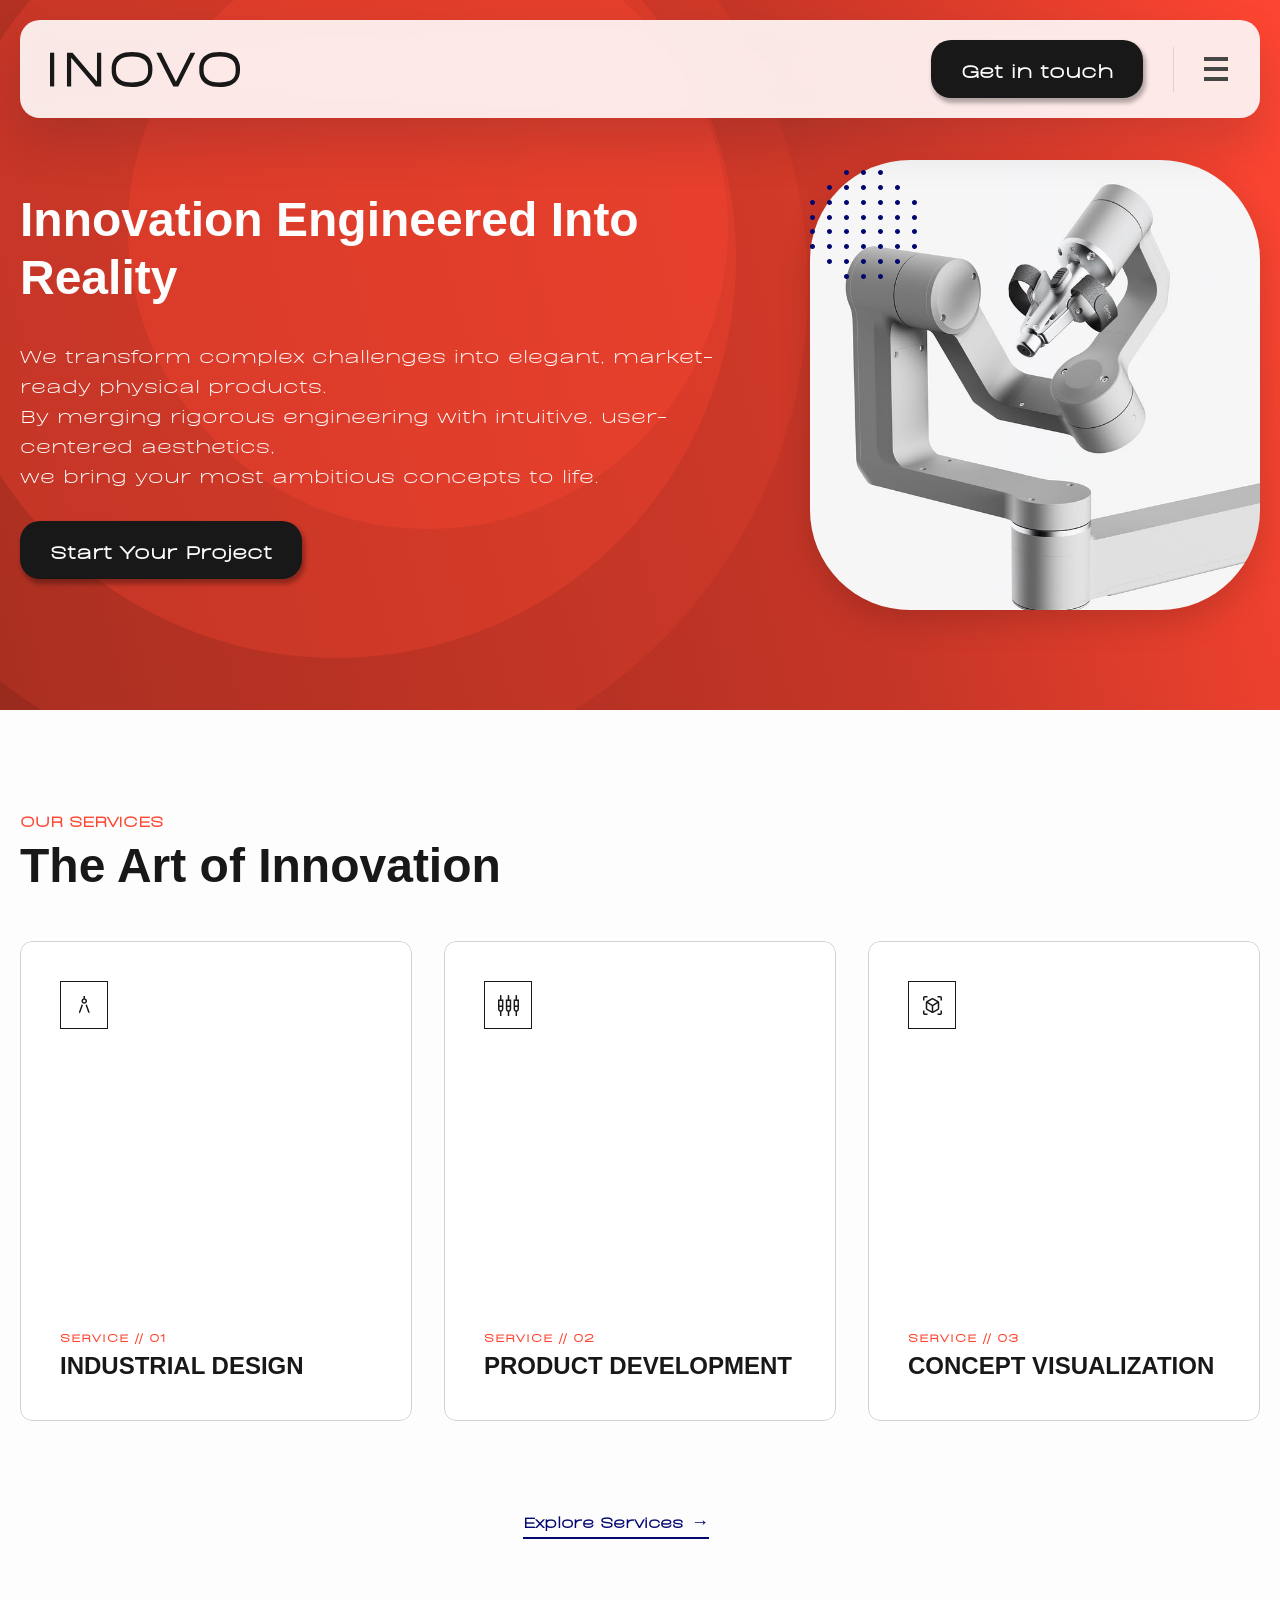
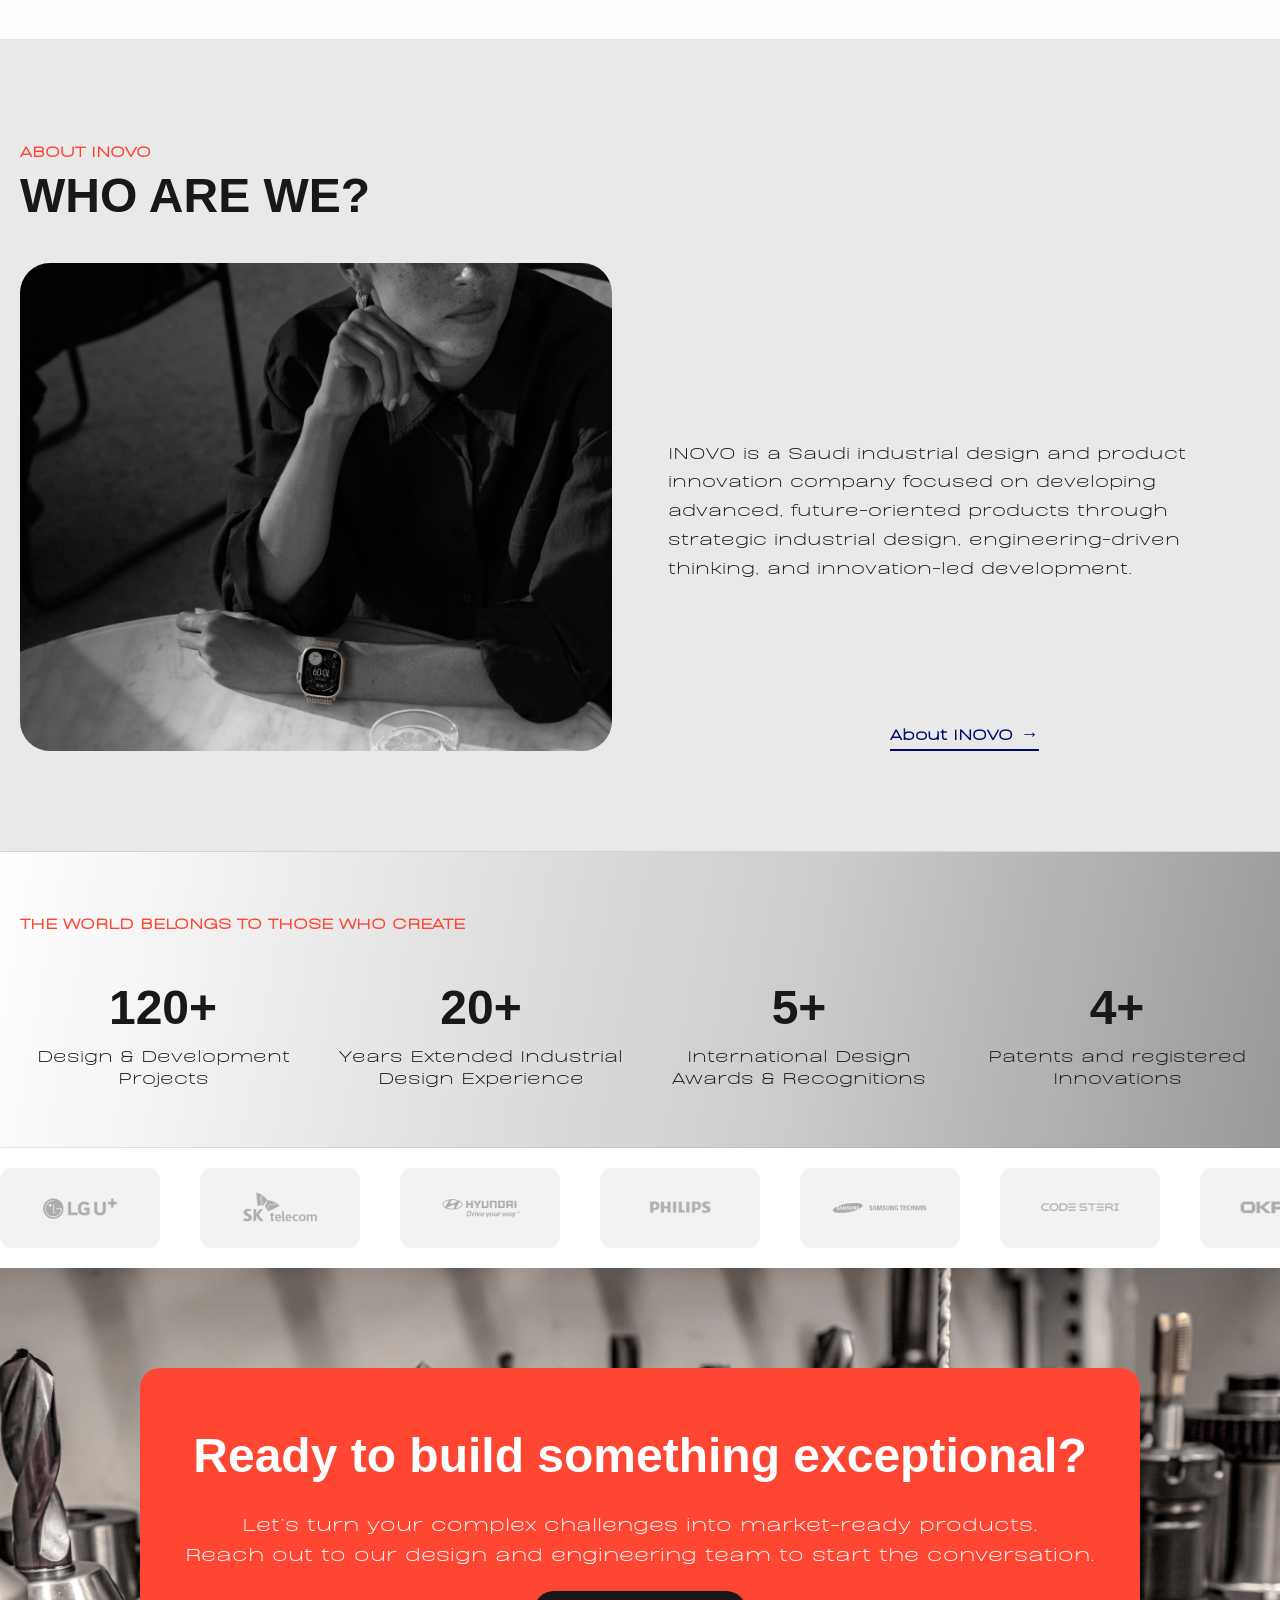
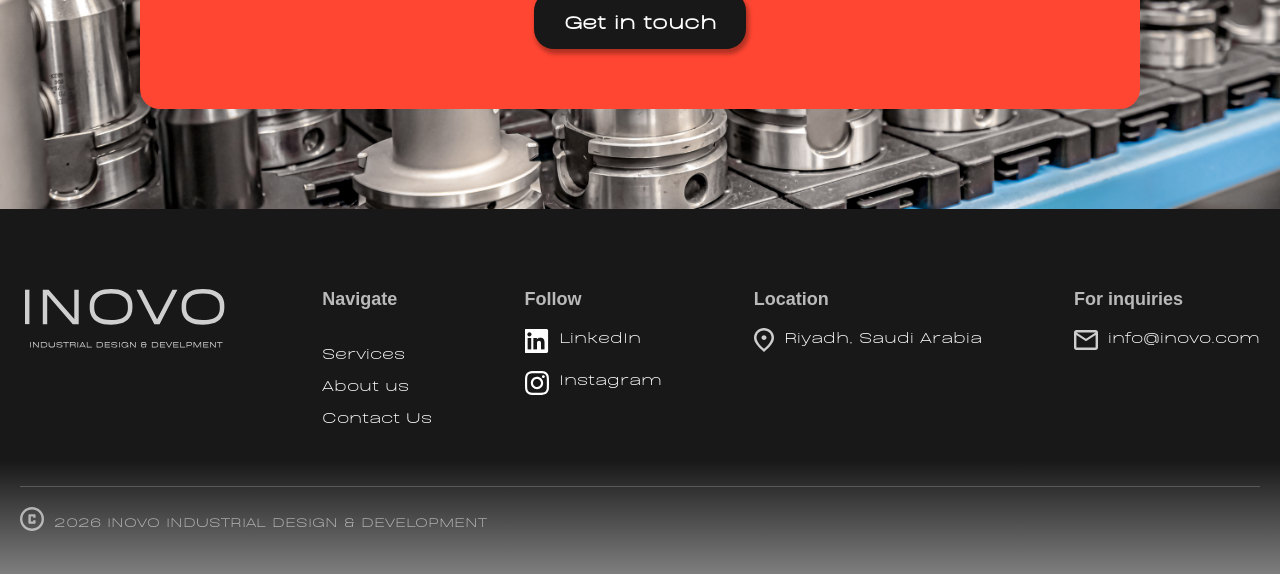
==== commit 5baabfe9: "index.html" ====
--- a/index.html
+++ b/index.html
@@ -77,7 +77,6 @@
         <div class="frame-73">
           <a href="index.html" class="menu-link">Home</a>
           <a href="services.html" class="menu-link">Services</a>
-          <a href="portfolio.html" class="menu-link">Portfolio</a>
           <a href="about.html" class="menu-link">About Us</a>
           <a href="contact.html" class="menu-link">Contact Us</a>
         </div>
@@ -302,87 +301,6 @@
       </div>
     </div>
 
-    <section class="portfolio-section fade-in-up">
-      <div class="section-container">
-        <div class="section-header">
-          <span class="section-kicker">CASE STUDIES</span>
-          <h2 class="section-title">Designing the Future Through Innovation</h2>
-        </div>
-        
-        <div class="portfolio-grid fade-in-up delay-100">
-          
-          <div class="portfolio-col">
-            <a href="project-details-bike.html" class="portfolio-card large-card">
-              <div class="card-image-wrapper">
-              <!-- Hero image for the Luxury Indoor Bike project -->
-              </div>
-              <div class="card-content">
-                <div class="card-header">
-                  <span class="inovo-works">INOVO Works</span>
-                  <h3 class="portfolio-title">Luxury Indoor Bike</h3>
-                </div>
-                <div class="card-tags">
-                  <span class="tag">Product Design</span>
-                  <span class="tag">Engineering</span>
-                </div>
-              </div>
-            </a>
-            <a href="project-details-ceragem.html" class="portfolio-card small-card">
-              <div class="card-image-wrapper">
-              <!-- Hero image for the Ceragem Master V3 project -->
-              </div>
-              <div class="card-content">
-                <div class="card-header">
-                  <span class="inovo-works">INOVO Works</span>
-                  <h3 class="portfolio-title">Ceragem Master V3</h3>
-                </div>
-                <div class="card-tags">
-                  <span class="tag">Advanced System</span>
-                </div>
-              </div>
-            </a>
-          </div>
-
-          <div class="portfolio-col">
-            <a href="project-details-gulf.html" class="portfolio-card small-card">
-              <div class="card-image-wrapper">
-                <!-- Hero image for the Park Golf Club project -->
-              </div>
-              <div class="card-content">
-                <div class="card-header">
-                  <span class="inovo-works">INOVO Works</span>
-                  <h3 class="portfolio-title">Park Golf Club</h3>
-                </div>
-                <div class="card-tags">
-                  <span class="tag">Product Design</span>
-                  <span class="tag">Engineering</span>
-                </div>
-              </div>
-            </a>
-            <a href="project-details-bag.html" class="portfolio-card large-card">
-              <div class="card-image-wrapper">
-                <!-- Hero image for the Carrier Bag project -->
-              </div>
-              <div class="card-content">
-                <div class="card-header">
-                  <span class="inovo-works">INOVO Works</span>
-                  <h3 class="portfolio-title">Carrier Bag</h3>
-                </div>
-                <div class="card-tags">
-                  <span class="tag">Engineering</span>
-                </div>
-              </div>
-            </a>
-          </div>
-
-        </div>
-        
-          <div class="btn-center fade-in-up delay-300" style="margin-top: 40px;">
-          <a href="portfolio.html" class="text-link explore-services-link">See All Works</a>
-          </a>
-      </div>
-    </section>
-
     <section class="get-in-touch-section fade-in-up delay-100" style="background: url(images/get-in-touch-section0.png) center; background-size: cover; background-repeat: no-repeat;">
       <div class="frame-293">
         <h2 class="cta-title">Ready to build something exceptional?</h2>
@@ -409,7 +327,6 @@
             <div class="frame-77"><div class="navigate">Navigate</div></div>
             <div class="frame-82">
               <a href="services.html" class="footer-link">Services</a>
-              <a href="portfolio.html" class="footer-link">Portfolio</a>
               <a href="about.html" class="footer-link">About us</a>
               <a href="contact.html" class="footer-link">Contact Us</a>
             </div>
--- a/style.css
+++ b/style.css
@@ -1,15 +1,15 @@
 /* ============================================================
    GLOBAL & LAYOUT RESETS
    ============================================================ */
-   html {
-  scroll-behavior: smooth; /* Enables buttery smooth anchoring/linking */
+html {
+  scroll-behavior: smooth; 
 }
 
 body {
-  -webkit-overflow-scrolling: touch; /* Enables native momentum scrolling on iOS */
-  overflow-x: hidden; /* Prevents accidental horizontal wobble */
+  -webkit-overflow-scrolling: touch; 
+  overflow-x: hidden; 
   overscroll-behavior-x: none;
-    background: #f6f6f6;
+  background: #f6f6f6;
 }
 .index-page,
 .index-page * {
@@ -56,9 +56,6 @@
   object-fit: cover;
 }
 
-/* ============================================================
-   NAVIGATION
-   ============================================================ */
 /* ============================================================
    NAVIGATION
    ============================================================ */
@@ -71,7 +68,7 @@
   left: 50%;
   transform: translateX(-50%) !important;
   z-index: 9999;
-  padding: 0 20px; /* FIX: Matches the wrapper padding */
+  padding: 0 20px;
   box-sizing: border-box;
 }
 .nav-menu.active {
@@ -100,16 +97,25 @@
   width: 100%;
   box-sizing: border-box;
   backdrop-filter: blur(16px) saturate(120%);
-  -webkit-backdrop-filter: blur(16px) saturate(120%); /* FIX: Safari support */
-  box-shadow: 0 24px 48px rgba(15, 23, 42, 0.15); /* FIX: Softened the heavy shadow */
+  -webkit-backdrop-filter: blur(16px) saturate(120%);
+  box-shadow: 0 24px 48px rgba(15, 23, 42, 0.15);
 }
 .nav-menu .nav-bar { 
   border-radius: 20px 20px 0px 0px; 
 }
-.frame-178, .frame-177 { display: flex; flex-direction: row; gap: 10px; align-items: flex-start; justify-content: flex-start; }
+.frame-178, .frame-177 { 
+  display: flex; flex-direction: row; gap: 10px; align-items: flex-start; justify-content: flex-start; 
+}
 .logo { height: 35px; display: flex; align-items: center; }
 .logo .group { height: 100%; }
-.frame-72 { display: flex; flex-direction: row; gap: 30px; align-items: center; justify-content: flex-start; }
+.frame-72 { 
+  display: flex; 
+  flex-direction: row; 
+  gap: 30px; 
+  align-items: center; 
+  justify-content: flex-end; 
+  flex-shrink: 0; /* Prevents the group from being squished by the logo */
+}
 
 /* Global Button Styling */
 .button2 {
@@ -126,8 +132,11 @@
   text-decoration: none; 
   transition: transform 0.2s ease, opacity 0.2s ease;
   width: fit-content;
+  white-space: nowrap; /* FIX: Stops text from wrapping on small screens */
+  flex-shrink: 0; /* Keeps the button shape rigid */
 }
 .button2:hover { transform: translateY(-2px); opacity: 0.9; }
+.cta-blue-btn { background: #02066f; }
 
 .get-in-touch2 { 
   color: #fdfdfd; 
@@ -135,31 +144,32 @@
   font-size: 20px; 
   line-height: 26px; 
   font-weight: 600; 
-}
+  white-space: nowrap; /* Backup to ensure text stays inline */
+}
+.text-link {
+  display: inline-flex;
+  align-items: center;
+  gap: 8px;
+  font-family: "Montserrat-SemiBold", sans-serif;
+  font-size: 16px;
+  font-weight: 600;
+  transition: gap 0.2s ease;
+  border-bottom: 2px solid;
+  padding-bottom: 4px;
+}
+.text-link:hover { gap: 12px; }
+.text-link::after { content: "→"; font-size: 18px; transition: transform 0.2s; }
+.text-link:hover::after { transform: translateX(4px); }
+
 .frame-19 { display: flex; flex-direction: row; gap: 10px; align-items: center; justify-content: flex-start; }
 .icons { display: flex; flex-direction: row; gap: 10px; align-items: center; justify-content: flex-start; }
 .frame-40 {
-  background: rgba(255, 70, 50, 0.95); 
-  border-radius: 0px 0px 20px 20px; 
-  padding: 40px 30px;
-  display: flex; 
-  flex-direction: column; 
-  gap: 40px; 
-  align-items: flex-start; 
-  width: 100%; 
-  box-sizing: border-box;
+  background: rgba(255, 70, 50, 0.95); border-radius: 0px 0px 20px 20px; padding: 40px 30px;
+  display: flex; flex-direction: column; gap: 40px; align-items: flex-start; width: 100%; box-sizing: border-box;
 }
 .frame-21 {
-  background: #f6f6f6; 
-  border-radius: 10px; 
-  border: 0.5px solid rgba(70, 70, 70, 0.4); 
-  padding: 0px 10px;
-  display: flex; 
-  flex-direction: row; 
-  gap: 10px; 
-  align-items: center; 
-  width: 100%; 
-  height: 60px;
+  background: #f6f6f6; border-radius: 10px; border: 0.5px solid rgba(70, 70, 70, 0.4); padding: 0px 10px;
+  display: flex; flex-direction: row; gap: 10px; align-items: center; width: 100%; height: 60px;
 }
 .search-input { flex: 1; background: transparent; border: none; outline: none; color: #181818; font-size: 20px; }
 .frame-73 { display: flex; flex-direction: row; flex-wrap: wrap; gap: 40px; align-items: center; justify-content: center; width: 100%; }
@@ -167,26 +177,488 @@
 .menu-link:hover { opacity: 0.7; }
 
 /* ============================================================
-   MOBILE NAVIGATION CONTROLS
-   ============================================================ */
-/* ============================================================
-   MOBILE RESPONSIVE (375px & Below)
-   ============================================================ */
-@media (max-width: 375px) {
+   HERO SECTION
+   ============================================================ */
+.index-hero {
+  background: linear-gradient(255.5deg, rgba(255, 70, 50, 1) 0%, rgba(199, 54, 39, 1) 36.9%, rgba(153, 42, 30, 1) 100%);
+  position: relative;
+  width: 100%;
+  padding: 160px 20px 100px 20px; 
+  display: flex;
+  justify-content: center;
+  overflow: hidden;
+  z-index: 1;
+}
+.hero-bg-shapes {
+  position: absolute;
+  top: 0; left: 0; right: 0; bottom: 0;
+  overflow: hidden;
+  z-index: 1;
+  pointer-events: none;
+}
+.ellipse-1, .ellipse-2, .ellipse-3 {
+  background: #ff4632;
+  border-radius: 50%;
+  position: absolute;
+}
+.ellipse-1 { opacity: 0.3; width: 600px; height: 600px; left: 10%; top: -10%; }
+.ellipse-2 { opacity: 0.29; width: 800px; height: 800px; left: -5%; top: -20%; }
+.ellipse-3 { opacity: 0.17; width: 1000px; height: 1000px; left: -15%; top: -30%; }
+
+.hero-container {
+  display: flex;
+  flex-direction: row;
+  flex-wrap: wrap;
+  gap: 48px;
+  align-items: center;
+  justify-content: space-between;
+  width: 100%;
+  max-width: 1280px;
+  z-index: 2;
+}
+.hero-text-col {
+  display: flex;
+  flex-direction: column;
+  gap: 32px;
+  align-items: flex-start;
+  flex: 1;
+  min-width: 300px;
+  max-width: 750px;
+}
+.hero-title {
+  color: #fdfdfd;
+  font-size: clamp(40px, 5vw, 48px);
+  line-height: 1.2;
+}
+.hero-subtitle {
+  color: #fdfdfd;
+  font-size: clamp(18px, 2vw, 20px);
+  line-height: 1.5;
+  width: 100%;
+}
+.hero-img-col {
+  flex-shrink: 0;
+}
+.hero-image-badge {
+  border-radius: 100px;
+  width: 450px;
+  height: 450px;
+  max-width: 100%;
+  display: flex;
+  align-items: flex-start;
+  justify-content: flex-start;
+  padding: 10px 0 0 0;
+  box-shadow: 0 12px 32px rgba(0,0,0,0.15);
+}
+
+.explore-services-link { color: #02066F; border-bottom-color: #02066F; }
+
+/* ============================================================
+   SHARED CONTAINERS
+   ============================================================ */
+.section-container {
+  width: 100%;
+  max-width: 1280px;
+  display: flex;
+  flex-direction: column;
+  gap: 48px;
+}
+.section-header {
+  display: flex;
+  flex-direction: column;
+  gap: 8px;
+  align-items: flex-start;
+}
+.section-title {
+  color: #181818;
+  font-size: clamp(32px, 4vw, 48px);
+}
+
+/* ============================================================
+   SERVICES SECTION
+   ============================================================ */
+.services-section {
+  border-bottom: 1px solid rgba(24, 24, 24, 0.1);
+  padding: 100px 20px;
+  display: flex;
+  justify-content: center;
+  background: #fdfdfd;
+}
+.services-grid {
+  display: grid;
+  grid-template-columns: repeat(auto-fit, minmax(320px, 1fr));
+  gap: 32px;
+  width: 100%;
+}
+.service-card {
+  width: 100%;
+  height: 480px;
+  background: #ffffff;
+  position: relative;
+  overflow: hidden;
+  cursor: pointer;
+  display: block;
+  border-radius: 12px;
+  transition: box-shadow 0.35s ease, border-color 0.35s ease;
+}
+.service-card::before {
+  content: ""; position: absolute; inset: 0;
+  border: 1px solid #d1d1d1; border-radius: 12px;
+  pointer-events: none; z-index: 5; transition: border-color 0.35s ease;
+}
+.service-card::after {
+  content: ""; position: absolute; inset: 1px;
+  background: linear-gradient(180deg, rgba(15,15,15,0.72), rgba(15,15,15,0.85));
+  border-radius: 11px; opacity: 0; transition: opacity 0.4s ease; pointer-events: none; z-index: 1;
+}
+.service-card > img.card-bg-img {
+  position: absolute; inset: 1px; width: calc(100% - 2px); height: calc(100% - 2px);
+  object-fit: cover; border-radius: 11px; opacity: 0; filter: grayscale(1) brightness(1.05);
+  transition: opacity 0.4s ease, filter 0.4s ease; z-index: 0;
+}
+.card-wash {
+  position: absolute; inset: 1px; background: #ffffff; border-radius: 11px;
+  transition: opacity 0.4s ease; z-index: 1;
+}
+
+.card-initial {
+  position: relative; z-index: 2; padding: 40px; height: 100%;
+  display: flex; flex-direction: column; justify-content: space-between;
+  transition: opacity 0.3s ease;
+}
+.icon-box { width: 48px; height: 48px; border: 1px solid #181818; display: flex; align-items: center; justify-content: center; }
+.service-num { color: #ff4632; font-family: "LiberationMono-Regular", monospace; font-size: 12px; letter-spacing: 1px; font-weight: 600; margin-bottom: 8px; display: block;}
+.card-title { color: #181818; font-size: 24px; line-height: 1.2; text-transform: uppercase; }
+
+.card-hover {
+  position: absolute; inset: 0; z-index: 3; padding: 40px;
+  display: flex; flex-direction: column; gap: 12px;
+  opacity: 0; pointer-events: none; transition: opacity 0.4s ease 0.05s;
+}
+.hover-header { display: flex; justify-content: space-between; align-items: center; width: 100%; }
+.tech-spec { color: #ff4632; font-family: monospace; font-size: 12px; letter-spacing: 1px; }
+.text-white { color: #ffffff !important; }
+.card-desc { color: rgba(255,255,255,0.8); font-size: 14px; line-height: 1.6; }
+.includes-block { margin-top: auto; }
+.includes-label { color: #ff4632; font-family: monospace; font-size: 10px; margin-bottom: 8px; display: block;}
+.includes-list { display: flex; flex-direction: column; gap: 4px; }
+.includes-list li { display: flex; align-items: center; gap: 8px; color: #ffffff; font-family: monospace; font-size: 11px; }
+.red-dot { width: 4px; height: 4px; background: #ff4632; flex-shrink:0; }
+
+.service-card:hover { box-shadow: 0 18px 40px rgba(0,0,0,0.15); } 
+.service-card:hover::before { border-color: #181818; }
+.service-card:hover > img.card-bg-img { opacity: 1; filter: grayscale(1) brightness(0.4); }
+.service-card:hover .card-wash { opacity: 0; }
+.service-card:hover::after { opacity: 1; }
+.service-card:hover .card-initial { opacity: 0; pointer-events: none; }
+.service-card:hover .card-hover { opacity: 1; pointer-events: auto; }
+
+/* ============================================================
+   ABOUT SECTION
+   ============================================================ */
+.about-section {
+  padding: 100px 20px;
+  display: flex;
+  justify-content: center;
+  background: #e9e9e9;
+  border-bottom: 1px solid rgba(24, 24, 24, 0.1);
+}
+.about-container {
+  flex-direction: row;
+  align-items: flex-end;
+  justify-content: space-between;
+  gap: 56px;
+}
+.about-left {
+  display: flex;
+  flex-direction: column;
+  gap: 40px;
+  flex: 1;
+  min-width: 300px;
+}
+.about-img-main {
+  border-radius: 30px;
+  width: 100%;
+  max-height: 550px;
+}
+.about-right {
+  display: flex;
+  flex-direction: column;
+  gap: 40px;
+  flex: 1;
+  min-width: 300px;
+}
+.about-images-row {
+  display: flex;
+  flex-direction: row;
+  flex-wrap: wrap;
+  gap: 20px;
+  align-items: center;
+}
+.about-img-sub {
+  border-radius: 30px;
+  max-width: 250px;
+}
+.about-desc {
+  color: #181818;
+  font-size: 18px;
+  line-height: 1.6;
+}
+
+/* ============================================================
+   STATISTICS SECTION
+   ============================================================ */
+.stats-section {
+  background: linear-gradient(100.19deg, #ffffff 0%, #cccccc 62.11%, #999999 100%);
+  padding: 60px 20px;
+  display: flex;
+  justify-content: center;
+  border-bottom: 1px solid rgba(24, 24, 24, 0.1);
+}
+.stats-grid {
+  display: flex;
+  flex-direction: row;
+  flex-wrap: wrap;
+  gap: 32px;
+  justify-content: space-between;
+}
+.stat-box {
+  display: flex;
+  flex-direction: column;
+  align-items: center;
+  text-align: center;
+  flex: 1;
+  min-width: 220px;
+}
+.stat-num {
+  color: #181818;
+  font-size: 48px;
+  margin-bottom: 8px;
+}
+.stat-text {
+  color: #181818;
+  font-size: 18px;
+}
+
+/* ============================================================
+   MARQUEE
+   ============================================================ */
+.marquee-section {
+  width: 100%;
+  height: 120px;
+  background: #fff;
+  position: relative;
+  overflow: hidden;
+  display: flex;
+  align-items: center;
+}
+.marquee-inner {
+  display: flex;
+  gap: 40px;
+  position: absolute;
+  left: 0;
+  animation: marquee-scroll 20s linear infinite;
+}
+.marquee-inner:hover { animation-play-state: paused; }
+@keyframes marquee-scroll { 0% { transform: translateX(0); } 100% { transform: translateX(-50%); } }
+.client-box {
+  background: rgba(0, 0, 0, 0.05);
+  border-radius: 12px;
+  padding: 15px;
+  display: flex;
+  align-items: center;
+  justify-content: center;
+  width: 160px;
+  height: 80px;
+}
+.client-box img { max-width: 100%; max-height: 100%; object-fit: contain; }
+
+/* ============================================================
+   CASE STUDIES (PORTFOLIO GRID)
+   ============================================================ */
+.portfolio-section {
+  padding: 100px 20px;
+  background: #f6f6f6;
+  display: flex;
+  justify-content: center;
+}
+.portfolio-grid {
+  display: grid;
+  grid-template-columns: repeat(auto-fit, minmax(320px, 1fr));
+  gap: 40px;
+  width: 100%;
+}
+.portfolio-col {
+  display: flex;
+  flex-direction: column;
+  gap: 40px;
+}
+.portfolio-card {
+  background: #ffffff;
+  border-radius: 12px;
+  display: flex;
+  flex-direction: column;
+  text-decoration: none; 
+  overflow: hidden;
+  box-shadow: 0 4px 10px rgba(0,0,0,0.05);
+  transition: transform 0.4s ease, box-shadow 0.3s ease;
+  width: 100%;
+}
+.portfolio-card:hover {
+  transform: translateY(-5px);
+  box-shadow: 0 12px 24px rgba(0,0,0,0.1);
+}
+.large-card .card-image-wrapper { height: 540px; }
+.small-card .card-image-wrapper { height: 340px; }
+.card-image-wrapper { width: 100%; overflow: hidden; }
+.card-img {
+  width: 100%; height: 100%; object-fit: fill;
+  transition: transform 0.5s ease;
+}
+.portfolio-card:hover .card-img { transform: scale(1.05); }
+
+.card-content { padding: 20px; display: flex; flex-direction: column; gap: 16px; }
+.card-header { display: flex; flex-direction: column; gap: 4px; }
+.inovo-works { color: rgba(70, 70, 70, 0.6); font-family: "Montserrat-Bold", sans-serif; font-size: 14px; text-transform: uppercase; }
+.portfolio-title { color: #181818; font-size: 28px; }
+.card-tags { display: flex; flex-wrap: wrap; gap: 12px; }
+.tag {
+  background: #c0c2f5; border: 1px solid #696ef0; border-radius: 20px;
+  padding: 6px 14px; color: rgba(2, 6, 111, 0.8); font-family: "Montserrat-Medium", sans-serif;
+  font-size: 14px; font-weight: 600;
+}
+
+/* ============================================================
+   CTA SECTION
+   ============================================================ */
+.get-in-touch-section {
+  padding: 100px 20px; 
+  display: flex; 
+  justify-content: center; 
+  align-items: center;
+  width: 100%;
+}
+.frame-293 {
+  background: #ff4632; 
+  border-radius: 20px; 
+  padding: 60px 40px;
+  max-width: 1000px; 
+  width: 100%; 
+  text-align: center;
+  display: flex; 
+  flex-direction: column; 
+  align-items: center; 
+  gap: 24px;
+}
+.cta-title { color: #fff; font-size: clamp(32px, 4vw, 48px); }
+.cta-subtitle { color: #fff; font-size: 20px; line-height: 1.5; }
+
+/* ============================================================
+   FOOTER
+   ============================================================ */
+.footer {
+  background: linear-gradient(180deg, #181818 69%, #7e7e7e 100%);
+  padding: 80px 20px 40px 20px;
+  display: flex; justify-content: center; width: 100%;
+}
+.footer-container {
+  width: 100%; max-width: 1280px; display: flex; flex-direction: column; gap: 60px;
+}
+.frame-84 { display: flex; flex-direction: column; align-items: flex-start; gap: 16px; }
+.frame-82 { display: flex; flex-direction: column; gap: 12px; }
+.frame-82 .footer-link { margin-bottom: 0; }
+.frame-89 { display: flex; flex-wrap: wrap; justify-content: space-between; gap: 40px; width: 100%; }
+.logo2 img { max-width: 200px; }
+.logo-2 { padding: 0px 5px 0px 5px; display: flex; flex-direction: column; gap: 13px; align-items: flex-start; justify-content: flex-start; flex-shrink: 0; height: 67.95px; position: relative; }
+.navigate, .follow, .location, .for-inquiries { color: rgba(255,255,255,0.7); font-family: "Montserrat-SemiBold", sans-serif; font-weight: 600; margin-bottom: 16px; font-size: 18px; }
+.footer-link { color: #fff; font-family: "BeautifullyDeliciousSans-Regular", sans-serif; font-size: 16px; margin-bottom: 10px; cursor: pointer; text-decoration: none; display: inline-block; }
+.footer-link:hover { opacity: 0.7; }
+.frame-87, .frame-88, .frame-822, .frame-83 { display: flex; align-items: center; gap: 10px; margin-bottom: 12px; }
+.frame-832 { display: flex; align-items: center; gap: 10px; border-top: 1px solid rgba(255,255,255,0.2); padding-top: 20px; }
+._2026-inovo-industrial-design-development { color: rgba(255,255,255,0.6); font-family: "BeautifullyDeliciousSans-Regular", sans-serif; font-size: 14px; }
+
+/* ============================================================
+   ANIMATIONS & EFFECTS
+   ============================================================ */
+@keyframes heroFadeUp {
+  from { opacity: 0; transform: translateY(40px); }
+  to { opacity: 1; transform: translateY(0); }
+}
+.hero-animate {
+  animation: heroFadeUp 1s cubic-bezier(0.25, 0.8, 0.25, 1) forwards;
+  opacity: 0; 
+}
+.hero-delay-1 { animation-delay: 0.2s; }
+.hero-delay-2 { animation-delay: 0.4s; }
+
+.fade-in-up {
+  opacity: 0;
+  transform: translateY(60px);
+  transition: opacity 0.8s cubic-bezier(0.25, 0.8, 0.25, 1), transform 0.8s cubic-bezier(0.25, 0.8, 0.25, 1);
+  will-change: opacity, transform;
+}
+.reveal-active { opacity: 1 !important; transform: translateY(0) !important; }
+.delay-100 { transition-delay: 100ms; }
+.delay-200 { transition-delay: 200ms; }
+.delay-300 { transition-delay: 300ms; }
+.delay-400 { transition-delay: 400ms; }
+
+
+/* ============================================================
+   MOBILE RESPONSIVE (768px & Below)
+   ============================================================ */
+@media (max-width: 768px) {
   /* Navigation Fixes */
-  .nav-bar { padding: 12px 16px !important; border-radius: 16px; }
-  .logo { height: 22px !important; }
-  .frame-72 { gap: 8px !important; }
-  .button2 { padding: 8px 12px !important; border-radius: 10px !important; }
-  .get-in-touch2 { font-size: 12px !important; line-height: 1.2 !important;}
+  .fixed-nav-wrapper, .nav-menu { padding: 0 16px !important; } 
+  .nav-bar { 
+    padding: 10px 12px !important; /* Slightly tighter horizontal padding */
+    border-radius: 16px; 
+    gap: 10px; /* Forces a minimum space between Logo and Button */
+  } 
+  .nav-menu .nav-bar { border-radius: 16px 16px 0 0; } 
+  .frame-40 { padding: 24px 16px !important; border-radius: 0 0 16px 16px; } 
+  .menu-link { font-size: 24px; } 
+  
+  /* Logo */
+  .logo { 
+    height: 18px !important; /* Scaled down just a hair for extra room */
+    flex-shrink: 1; /* Allows logo container to adapt if needed */
+    min-width: 0;
+  }
+  .logo img { max-height: 100%; width: auto; }
+  
+  /* Right Side Group */
+  .frame-72 { 
+    gap: 12px !important; /* Perfect breathing room for mobile */
+    align-items: center !important; 
+    flex-shrink: 0 !important;
+  }
+  
+  /* Button */
+  .button2 { 
+    padding: 8px 14px !important; 
+    border-radius: 12px !important; 
+  }
+  .get-in-touch2 { 
+    font-size: 13px !important; 
+    line-height: 1 !important;
+  }
+  
+  /* Divider Line */
+  .frame-19 { 
+    display: block !important; 
+    height: 22px !important;   
+    opacity: 0.3;              
+  }
+  
+  /* Menu Icon */
   .icons, .icons3, #openMenuBtn, #closeMenuBtn { 
     width: 24px !important; 
     height: 24px !important; 
     display: flex; 
     align-items: center; 
     justify-content: center; 
-  }
-  .frame-19 { display: none !important; }
+  } 
 
   /* Hero Section Reduction */
   .index-hero { padding: 120px 16px 60px 16px; } 
@@ -267,446 +739,3 @@
   /* Transition Delays */
   .delay-100, .delay-200, .delay-300, .delay-400 { transition-delay: 50ms !important; }
 }
-
-/* ============================================================
-   HERO SECTION
-   ============================================================ */
-.index-hero {
-  background: linear-gradient(255.5deg, rgba(255, 70, 50, 1) 0%, rgba(199, 54, 39, 1) 36.9%, rgba(153, 42, 30, 1) 100%);
-  position: relative;
-  width: 100%;
-  padding: 160px 20px 100px 20px; 
-  display: flex;
-  justify-content: center;
-  overflow: hidden;
-  z-index: 1;
-}
-.hero-bg-shapes {
-  position: absolute;
-  top: 0; left: 0; right: 0; bottom: 0;
-  overflow: hidden;
-  z-index: 1;
-  pointer-events: none;
-}
-.ellipse-1, .ellipse-2, .ellipse-3 {
-  background: #ff4632;
-  border-radius: 50%;
-  position: absolute;
-}
-.ellipse-1 { opacity: 0.3; width: 600px; height: 600px; left: 10%; top: -10%; }
-.ellipse-2 { opacity: 0.29; width: 800px; height: 800px; left: -5%; top: -20%; }
-.ellipse-3 { opacity: 0.17; width: 1000px; height: 1000px; left: -15%; top: -30%; }
-
-.hero-container {
-  display: flex;
-  flex-direction: row;
-  flex-wrap: wrap;
-  gap: 48px;
-  align-items: center;
-  justify-content: space-between;
-  width: 100%;
-  max-width: 1280px;
-  z-index: 2;
-}
-.hero-text-col {
-  display: flex;
-  flex-direction: column;
-  gap: 32px;
-  align-items: flex-start;
-  flex: 1;
-  min-width: 300px;
-  max-width: 750px;
-}
-.hero-title {
-  color: #fdfdfd;
-  font-size: clamp(40px, 5vw, 48px);
-  line-height: 1.2;
-}
-.hero-subtitle {
-  color: #fdfdfd;
-  font-size: clamp(18px, 2vw, 20px);
-  line-height: 1.5;
-  width: 100%;
-}
-.hero-img-col {
-  flex-shrink: 0;
-}
-.hero-image-badge {
-  border-radius: 100px;
-  width: 450px;
-  height: 450px;
-  max-width: 100%;
-  display: flex;
-  align-items: flex-start;
-  justify-content: flex-start;
-  padding: 10px 0 0 0;
-  box-shadow: 0 12px 32px rgba(0,0,0,0.15);
-}
-
-.text-link {
-  display: inline-flex;
-  align-items: center;
-  gap: 8px;
-  font-family: "Montserrat-SemiBold", sans-serif;
-  font-size: 16px;
-  font-weight: 600;
-  transition: gap 0.2s ease;
-  border-bottom: 2px solid;
-  padding-bottom: 4px;
-}
-.text-link:hover { gap: 12px; }
-.text-link::after { content: "→"; font-size: 18px; transition: transform 0.2s; }
-.text-link:hover::after { transform: translateX(4px); }
-.explore-services-link { color: #02066F; border-bottom-color: #02066F; }
-/* ============================================================
-   SHARED CONTAINERS
-   ============================================================ */
-.section-container {
-  width: 100%;
-  max-width: 1280px;
-  display: flex;
-  flex-direction: column;
-  gap: 48px;
-}
-.section-header {
-  display: flex;
-  flex-direction: column;
-  gap: 8px;
-  align-items: flex-start;
-}
-.section-title {
-  color: #181818;
-  font-size: clamp(32px, 4vw, 48px);
-}
-
-/* ============================================================
-   SERVICES SECTION
-   ============================================================ */
-.services-section {
-  border-bottom: 1px solid rgba(24, 24, 24, 0.1);
-  padding: 100px 20px;
-  display: flex;
-  justify-content: center;
-  background: #fdfdfd;
-}
-.services-grid {
-  display: grid;
-  grid-template-columns: repeat(auto-fit, minmax(320px, 1fr));
-  gap: 32px;
-  width: 100%;
-}
-.service-card {
-  width: 100%;
-  height: 480px;
-  background: #ffffff;
-  position: relative;
-  overflow: hidden;
-  cursor: pointer;
-  display: block;
-  border-radius: 12px;
-  transition: box-shadow 0.35s ease, border-color 0.35s ease;
-}
-.service-card::before {
-  content: ""; position: absolute; inset: 0;
-  border: 1px solid #d1d1d1; border-radius: 12px;
-  pointer-events: none; z-index: 5; transition: border-color 0.35s ease;
-}
-.service-card::after {
-  content: ""; position: absolute; inset: 1px;
-  background: linear-gradient(180deg, rgba(15,15,15,0.72), rgba(15,15,15,0.85));
-  border-radius: 11px; opacity: 0; transition: opacity 0.4s ease; pointer-events: none; z-index: 1;
-}
-.service-card > img.card-bg-img {
-  position: absolute; inset: 1px; width: calc(100% - 2px); height: calc(100% - 2px);
-  object-fit: cover; border-radius: 11px; opacity: 0; filter: grayscale(1) brightness(1.05);
-  transition: opacity 0.4s ease, filter 0.4s ease; z-index: 0;
-}
-.card-wash {
-  position: absolute; inset: 1px; background: #ffffff; border-radius: 11px;
-  transition: opacity 0.4s ease; z-index: 1;
-}
-
-.card-initial {
-  position: relative; z-index: 2; padding: 40px; height: 100%;
-  display: flex; flex-direction: column; justify-content: space-between;
-  transition: opacity 0.3s ease;
-}
-.icon-box { width: 48px; height: 48px; border: 1px solid #181818; display: flex; align-items: center; justify-content: center; }
-.service-num { color: #ff4632; font-family: "LiberationMono-Regular", monospace; font-size: 12px; letter-spacing: 1px; font-weight: 600; margin-bottom: 8px; display: block;}
-.card-title { color: #181818; font-size: 24px; line-height: 1.2; text-transform: uppercase; }
-
-.card-hover {
-  position: absolute; inset: 0; z-index: 3; padding: 40px;
-  display: flex; flex-direction: column; gap: 12px;
-  opacity: 0; pointer-events: none; transition: opacity 0.4s ease 0.05s;
-}
-.hover-header { display: flex; justify-content: space-between; align-items: center; width: 100%; }
-.tech-spec { color: #ff4632; font-family: monospace; font-size: 12px; letter-spacing: 1px; }
-.text-white { color: #ffffff !important; }
-.card-desc { color: rgba(255,255,255,0.8); font-size: 14px; line-height: 1.6; }
-.includes-block { margin-top: auto; }
-.includes-label { color: #ff4632; font-family: monospace; font-size: 10px; margin-bottom: 8px; display: block;}
-.includes-list { display: flex; flex-direction: column; gap: 4px; }
-.includes-list li { display: flex; align-items: center; gap: 8px; color: #ffffff; font-family: monospace; font-size: 11px; }
-.red-dot { width: 4px; height: 4px; background: #ff4632; flex-shrink:0; }
-
-.service-card:hover { box-shadow: 0 18px 40px rgba(0,0,0,0.15); } 
-.service-card:hover::before { border-color: #181818; }
-.service-card:hover > img.card-bg-img { opacity: 1; filter: grayscale(1) brightness(0.4); }
-.service-card:hover .card-wash { opacity: 0; }
-.service-card:hover::after { opacity: 1; }
-.service-card:hover .card-initial { opacity: 0; pointer-events: none; }
-.service-card:hover .card-hover { opacity: 1; pointer-events: auto; }
-
-/* ============================================================
-   ABOUT SECTION
-   ============================================================ */
-.about-section {
-  padding: 100px 20px;
-  display: flex;
-  justify-content: center;
-  background: #e9e9e9;
-  border-bottom: 1px solid rgba(24, 24, 24, 0.1);
-}
-.about-container {
-  flex-direction: row;
-  align-items: flex-end;
-  justify-content: space-between;
-  gap: 56px;
-}
-.about-left {
-  display: flex;
-  flex-direction: column;
-  gap: 40px;
-  flex: 1;
-  min-width: 300px;
-}
-.about-img-main {
-  border-radius: 30px;
-  width: 100%;
-  max-height: 550px;
-}
-.about-right {
-  display: flex;
-  flex-direction: column;
-  gap: 40px;
-  flex: 1;
-  min-width: 300px;
-}
-.about-images-row {
-  display: flex;
-  flex-direction: row;
-  flex-wrap: wrap;
-  gap: 20px;
-  align-items: center;
-}
-.about-img-sub {
-  border-radius: 30px;
-  max-width: 250px;
-}
-.about-desc {
-  color: #181818;
-  font-size: 18px;
-  line-height: 1.6;
-}
-
-
-/* ============================================================
-   STATISTICS SECTION
-   ============================================================ */
-.stats-section {
-  background: linear-gradient(100.19deg, #ffffff 0%, #cccccc 62.11%, #999999 100%);
-  padding: 60px 20px;
-  display: flex;
-  justify-content: center;
-  border-bottom: 1px solid rgba(24, 24, 24, 0.1);
-}
-.stats-grid {
-  display: flex;
-  flex-direction: row;
-  flex-wrap: wrap;
-  gap: 32px;
-  justify-content: space-between;
-}
-.stat-box {
-  display: flex;
-  flex-direction: column;
-  align-items: center;
-  text-align: center;
-  flex: 1;
-  min-width: 220px;
-}
-.stat-num {
-  color: #181818;
-  font-size: 48px;
-  margin-bottom: 8px;
-}
-.stat-text {
-  color: #181818;
-  font-size: 18px;
-}
-
-/* ============================================================
-   MARQUEE
-   ============================================================ */
-.marquee-section {
-  width: 100%;
-  height: 120px;
-  background: #fff;
-  position: relative;
-  overflow: hidden;
-  display: flex;
-  align-items: center;
-}
-.marquee-inner {
-  display: flex;
-  gap: 40px;
-  position: absolute;
-  left: 0;
-  animation: marquee-scroll 20s linear infinite;
-}
-.marquee-inner:hover { animation-play-state: paused; }
-@keyframes marquee-scroll { 0% { transform: translateX(0); } 100% { transform: translateX(-50%); } }
-.client-box {
-  background: rgba(0, 0, 0, 0.05);
-  border-radius: 12px;
-  padding: 15px;
-  display: flex;
-  align-items: center;
-  justify-content: center;
-  width: 160px;
-  height: 80px;
-}
-.client-box img { max-width: 100%; max-height: 100%; object-fit: contain; }
-
-/* ============================================================
-   CASE STUDIES (PORTFOLIO GRID)
-   ============================================================ */
-.portfolio-section {
-  padding: 100px 20px;
-  background: #f6f6f6;
-  display: flex;
-  justify-content: center;
-}
-.portfolio-grid {
-  display: grid;
-  grid-template-columns: repeat(auto-fit, minmax(320px, 1fr));
-  gap: 40px;
-  width: 100%;
-}
-.portfolio-col {
-  display: flex;
-  flex-direction: column;
-  gap: 40px;
-}
-.portfolio-card {
-  background: #ffffff;
-  border-radius: 12px;
-  display: flex;
-  flex-direction: column;
-  text-decoration: none; 
-  overflow: hidden;
-  box-shadow: 0 4px 10px rgba(0,0,0,0.05);
-  transition: transform 0.4s ease, box-shadow 0.3s ease;
-  width: 100%;
-}
-.portfolio-card:hover {
-  transform: translateY(-5px);
-  box-shadow: 0 12px 24px rgba(0,0,0,0.1);
-}
-.large-card .card-image-wrapper { height: 540px; }
-.small-card .card-image-wrapper { height: 340px; }
-.card-image-wrapper { width: 100%; overflow: hidden; }
-.card-img {
-  width: 100%; height: 100%; object-fit: fill;
-  transition: transform 0.5s ease;
-}
-.portfolio-card:hover .card-img { transform: scale(1.05); }
-
-.card-content { padding: 20px; display: flex; flex-direction: column; gap: 16px; }
-.card-header { display: flex; flex-direction: column; gap: 4px; }
-.inovo-works { color: rgba(70, 70, 70, 0.6); font-family: "Montserrat-Bold", sans-serif; font-size: 14px; text-transform: uppercase; }
-.portfolio-title { color: #181818; font-size: 28px; }
-.card-tags { display: flex; flex-wrap: wrap; gap: 12px; }
-.tag {
-  background: #c0c2f5; border: 1px solid #696ef0; border-radius: 20px;
-  padding: 6px 14px; color: rgba(2, 6, 111, 0.8); font-family: "Montserrat-Medium", sans-serif;
-  font-size: 14px; font-weight: 600;
-}
-
-
-/* ============================================================
-   CTA SECTION
-   ============================================================ */
-.get-in-touch-section {
-  padding: 100px 20px; 
-  display: flex; 
-  justify-content: center; 
-  align-items: center;
-  width: 100%;
-}
-.frame-293 {
-  background: #ff4632; 
-  border-radius: 20px; 
-  padding: 60px 40px;
-  max-width: 1000px; 
-  width: 100%; 
-  text-align: center;
-  display: flex; 
-  flex-direction: column; 
-  align-items: center; 
-  gap: 24px;
-}
-.cta-title { color: #fff; font-size: clamp(32px, 4vw, 48px); }
-.cta-subtitle { color: #fff; font-size: 20px; line-height: 1.5; }
-
-/* ============================================================
-   FOOTER
-   ============================================================ */
-.footer {
-  background: linear-gradient(180deg, #181818 69%, #7e7e7e 100%);
-  padding: 80px 20px 40px 20px;
-  display: flex; justify-content: center; width: 100%;
-}
-.footer-container {
-  width: 100%; max-width: 1280px; display: flex; flex-direction: column; gap: 60px;
-}
-.frame-84 { display: flex; flex-direction: column; align-items: flex-start; gap: 16px; }
-.frame-82 { display: flex; flex-direction: column; gap: 12px; }
-.frame-82 .footer-link { margin-bottom: 0; }
-.frame-89 { display: flex; flex-wrap: wrap; justify-content: space-between; gap: 40px; width: 100%; }
-.logo2 img { max-width: 200px; }
-.logo-2 { padding: 0px 5px 0px 5px; display: flex; flex-direction: column; gap: 13px; align-items: flex-start; justify-content: flex-start; flex-shrink: 0; height: 67.95px; position: relative; }
-.navigate, .follow, .location, .for-inquiries { color: rgba(255,255,255,0.7); font-family: "Montserrat-SemiBold", sans-serif; font-weight: 600; margin-bottom: 16px; font-size: 18px; }
-.footer-link { color: #fff; font-family: "BeautifullyDeliciousSans-Regular", sans-serif; font-size: 16px; margin-bottom: 10px; cursor: pointer; text-decoration: none; display: inline-block; }
-.footer-link:hover { opacity: 0.7; }
-.frame-87, .frame-88, .frame-822, .frame-83 { display: flex; align-items: center; gap: 10px; margin-bottom: 12px; }
-.frame-832 { display: flex; align-items: center; gap: 10px; border-top: 1px solid rgba(255,255,255,0.2); padding-top: 20px; }
-._2026-inovo-industrial-design-development { color: rgba(255,255,255,0.6); font-family: "BeautifullyDeliciousSans-Regular", sans-serif; font-size: 14px; }
-
-
-/* ============================================================
-   ANIMATIONS & EFFECTS
-   ============================================================ */
-@keyframes heroFadeUp {
-  from { opacity: 0; transform: translateY(40px); }
-  to { opacity: 1; transform: translateY(0); }
-}
-.hero-animate {
-  animation: heroFadeUp 1s cubic-bezier(0.25, 0.8, 0.25, 1) forwards;
-  opacity: 0; 
-}
-.hero-delay-1 { animation-delay: 0.2s; }
-.hero-delay-2 { animation-delay: 0.4s; }
-
-.fade-in-up {
-  opacity: 0;
-  transform: translateY(60px);
-  transition: opacity 0.8s cubic-bezier(0.25, 0.8, 0.25, 1), transform 0.8s cubic-bezier(0.25, 0.8, 0.25, 1);
-  will-change: opacity, transform;
-}
-.reveal-active { opacity: 1 !important; transform: translateY(0) !important; }
-.delay-100 { transition-delay: 100ms; }
-.delay-200 { transition-delay: 200ms; }
-.delay-300 { transition-delay: 300ms; }
-.delay-400 { transition-delay: 400ms; }
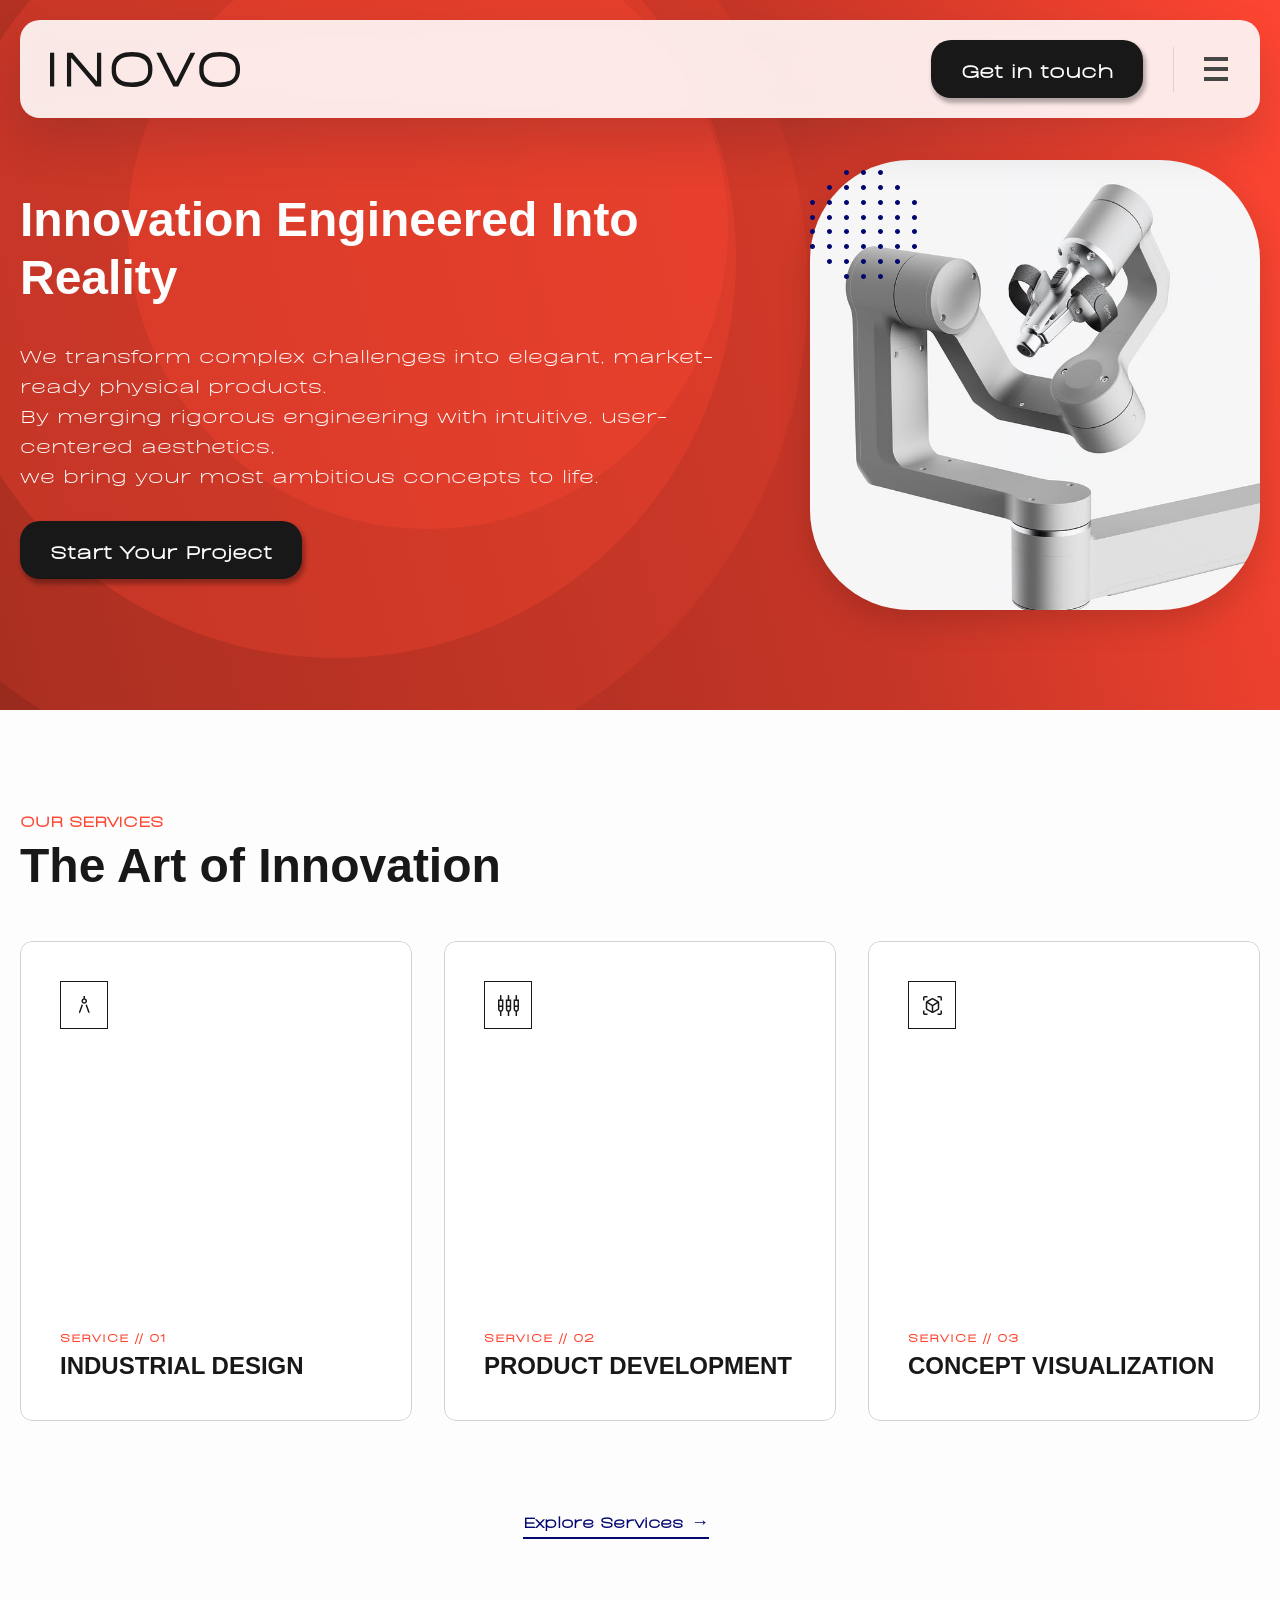
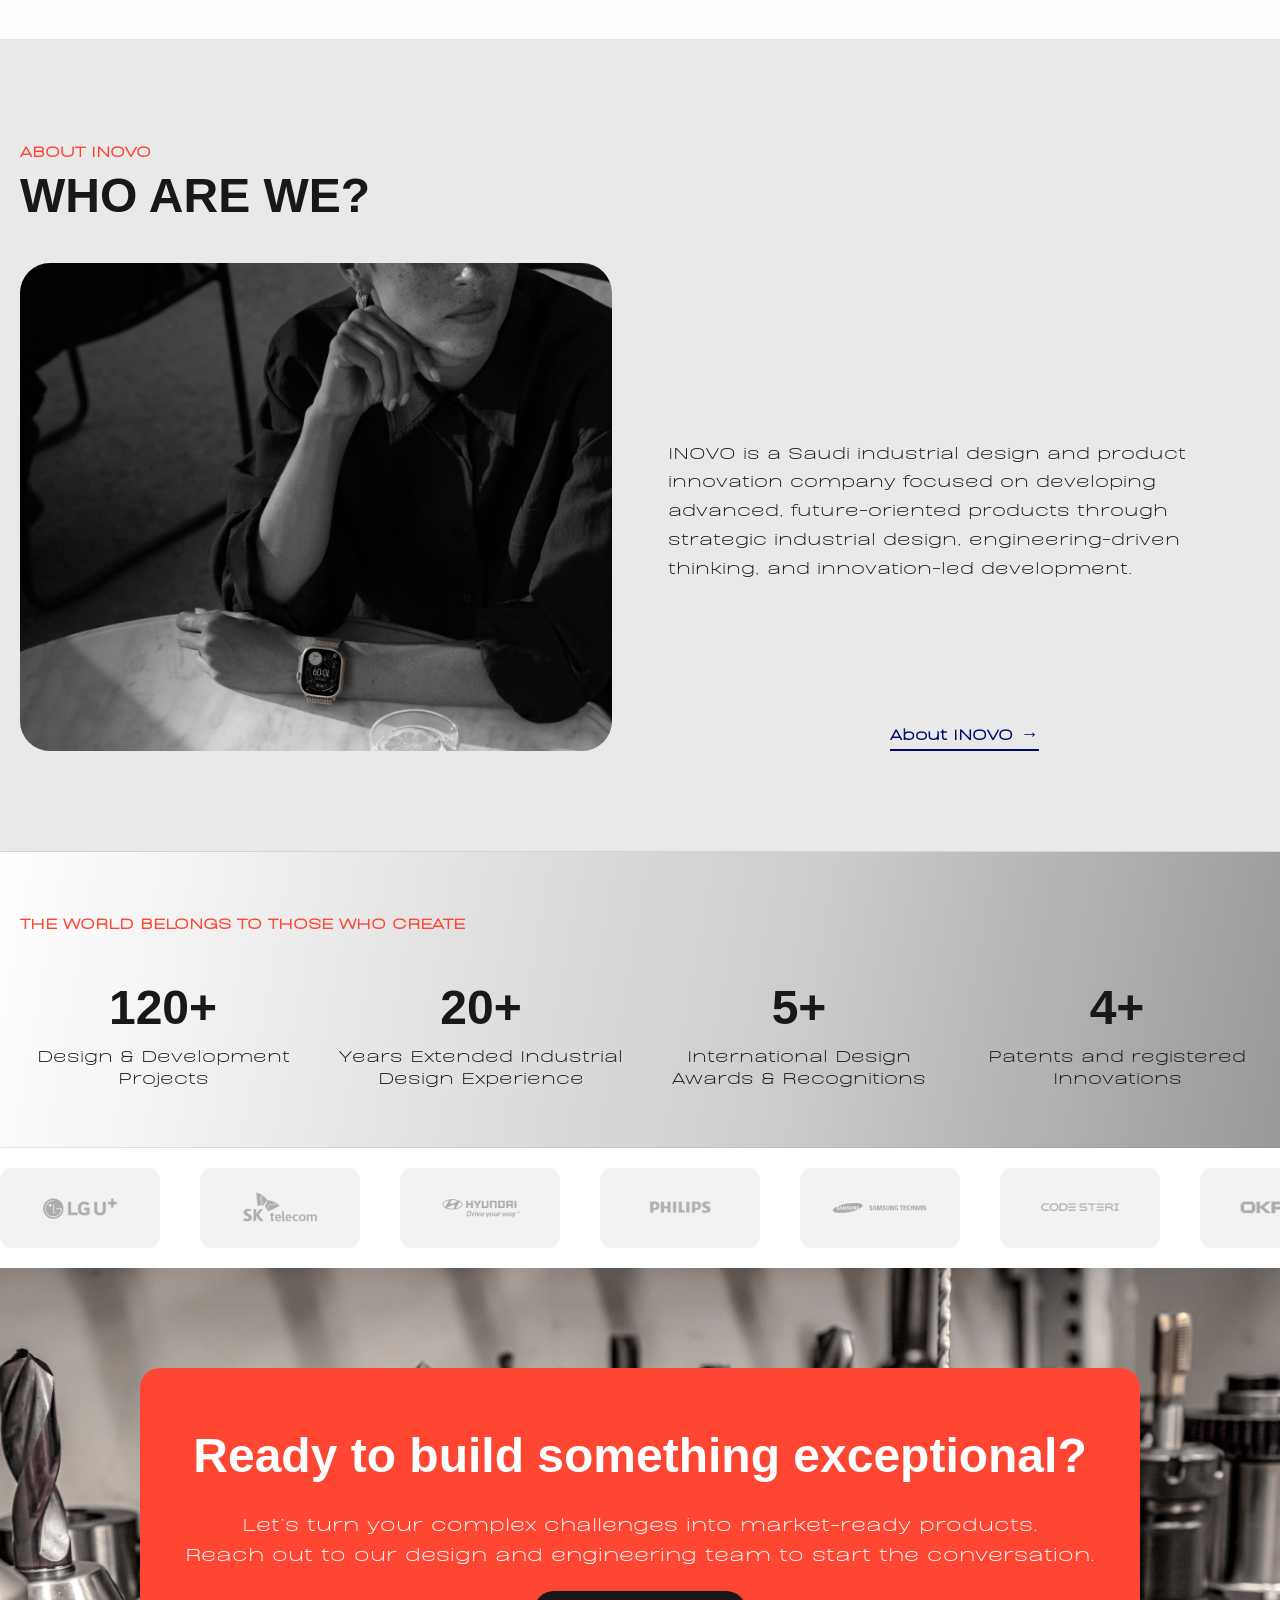
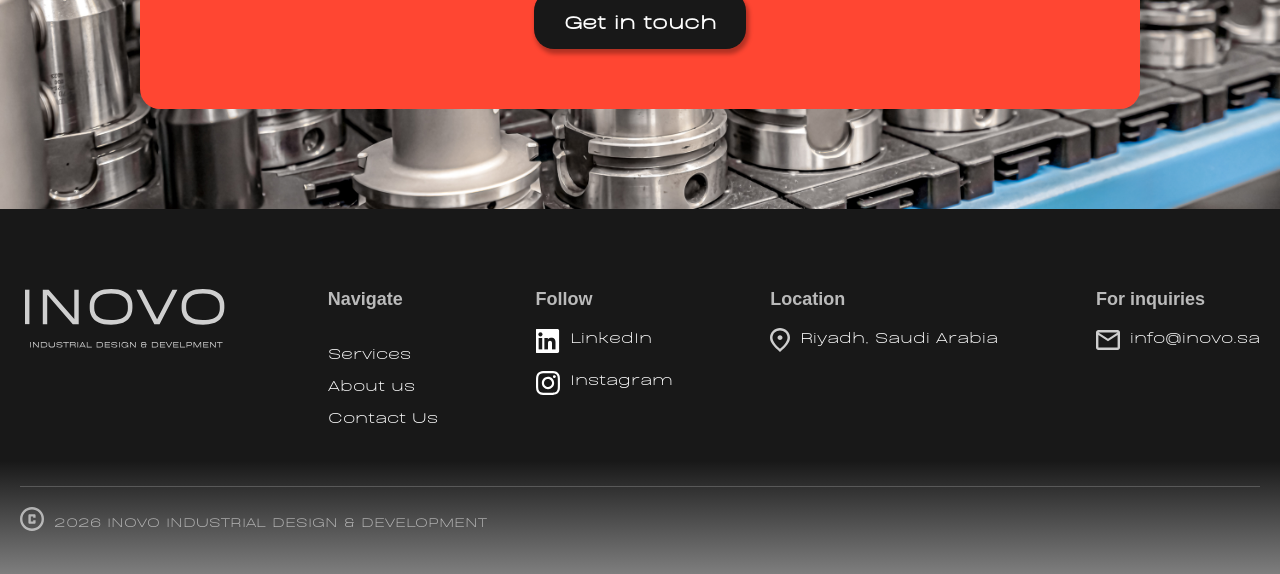
==== commit 9f9e512b: "index.html" ====
--- a/index.html
+++ b/index.html
@@ -357,7 +357,7 @@
               <div class="icons3">
                 <img class="mail-24-dp-e-3-e-3-e-3-fill-0-wght-400-grad-0-opsz-24-1" src="images/mail-24-dp-e-3-e-3-e-3-fill-0-wght-400-grad-0-opsz-24-10.svg" alt="Email" />
               </div>
-              <div class="frame-80"><a href="mailto:info@inovo.com" class="footer-link">info@inovo.com</a></div>
+              <div class="frame-80"><a href="mailto:info@inovo.com" class="footer-link">info@inovo.sa</a></div>
             </div>
           </div>
         </div>
